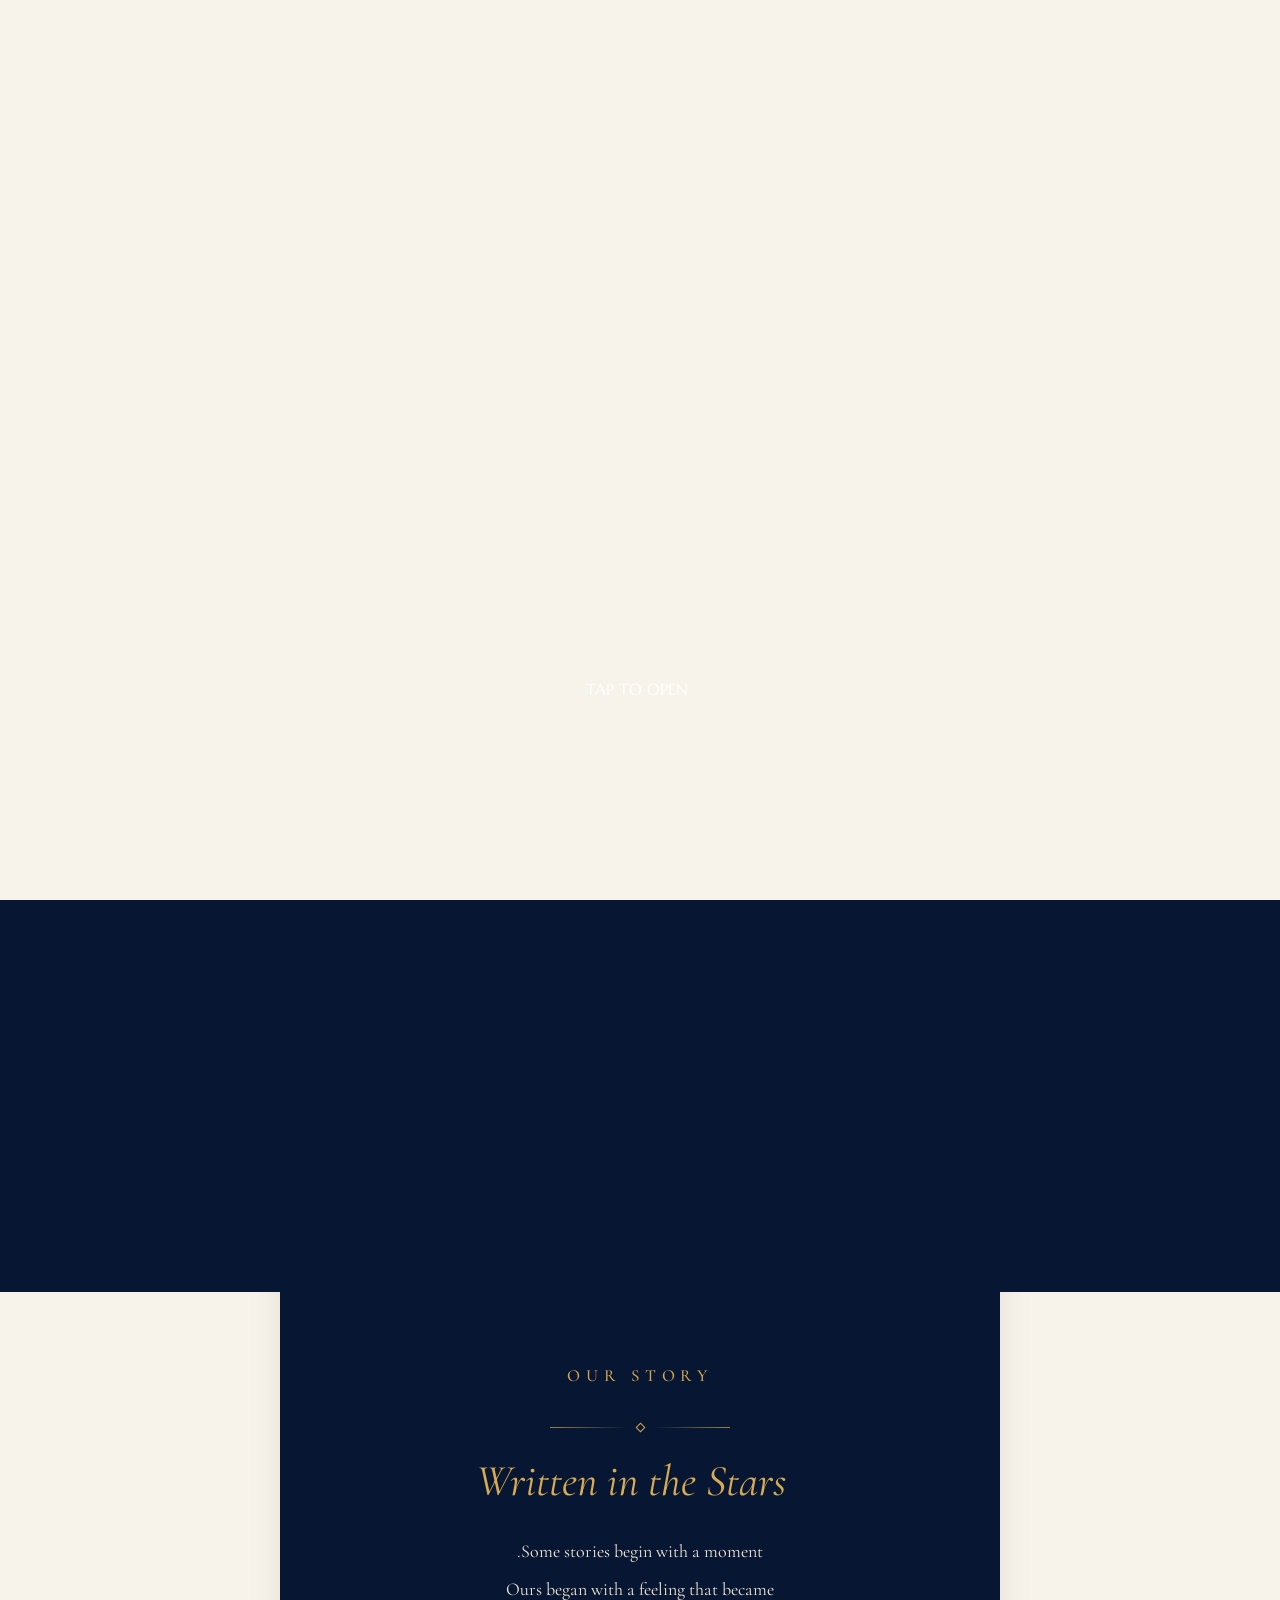
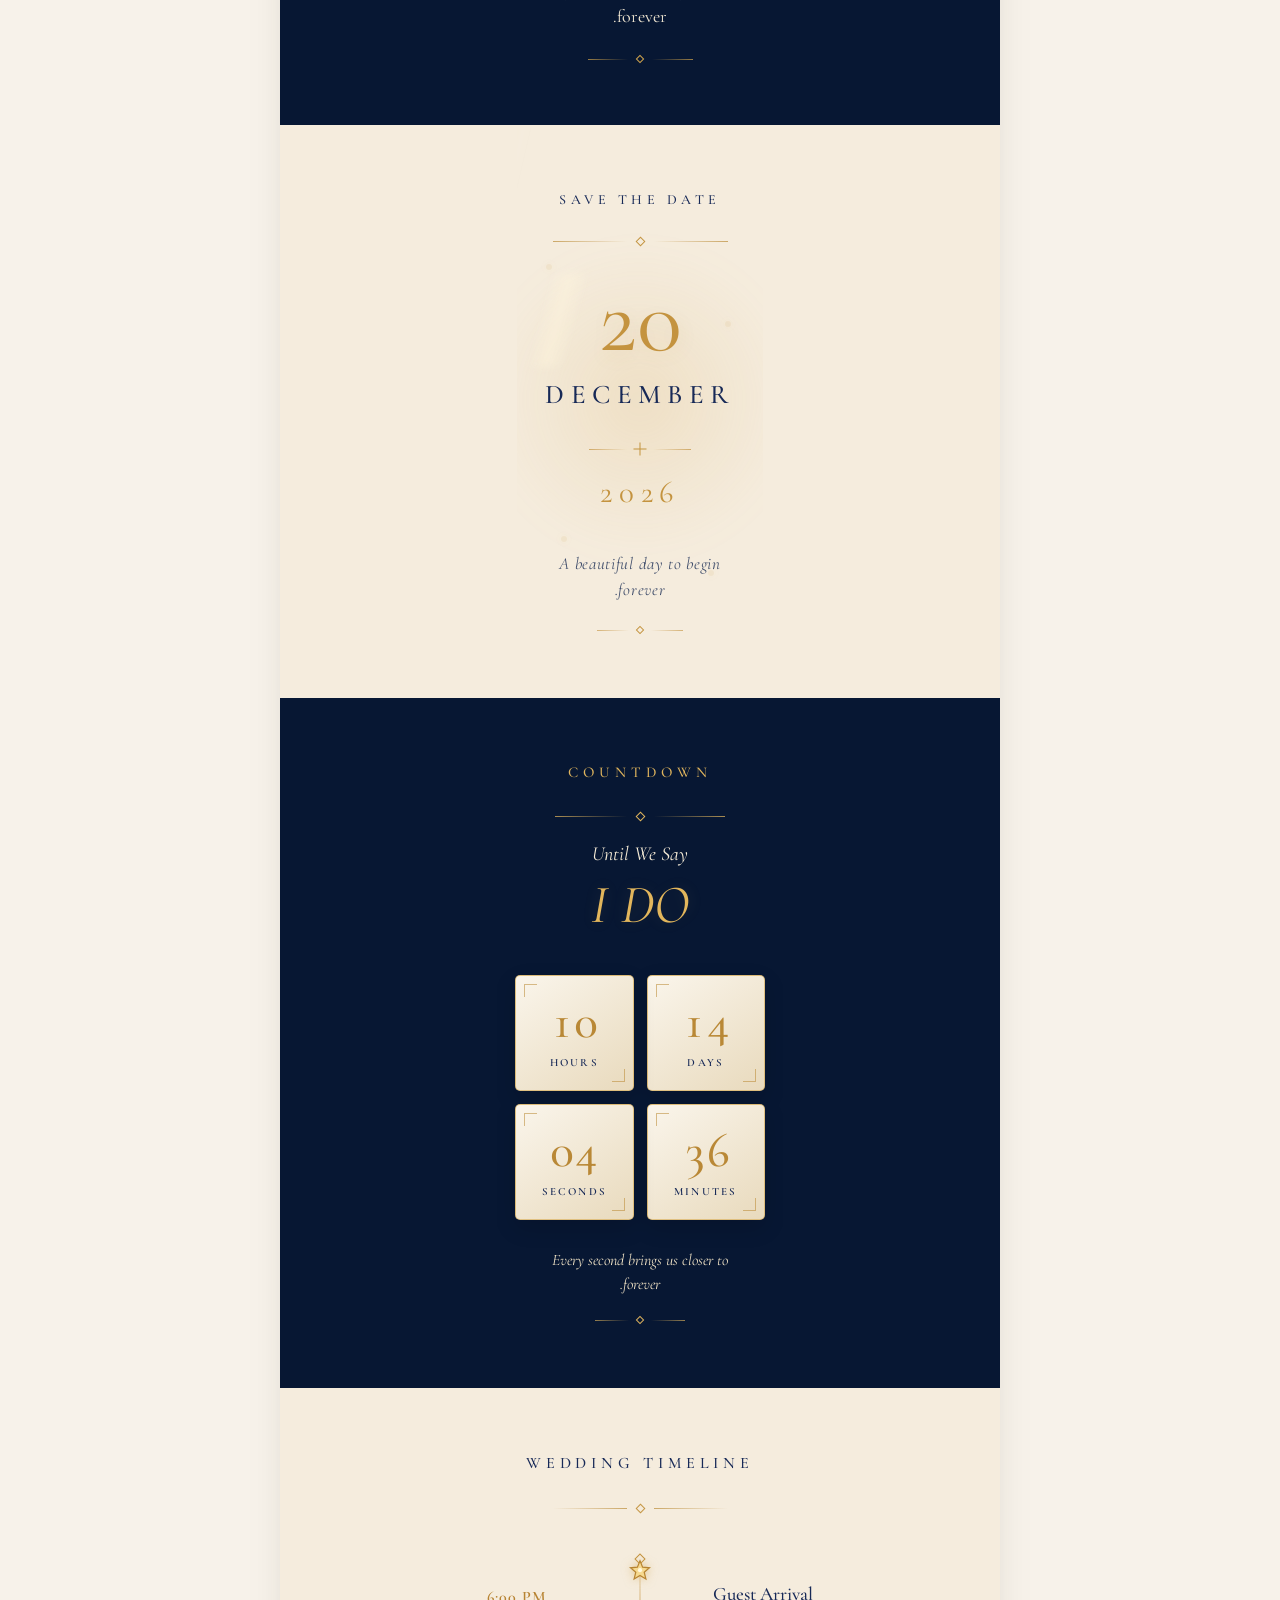
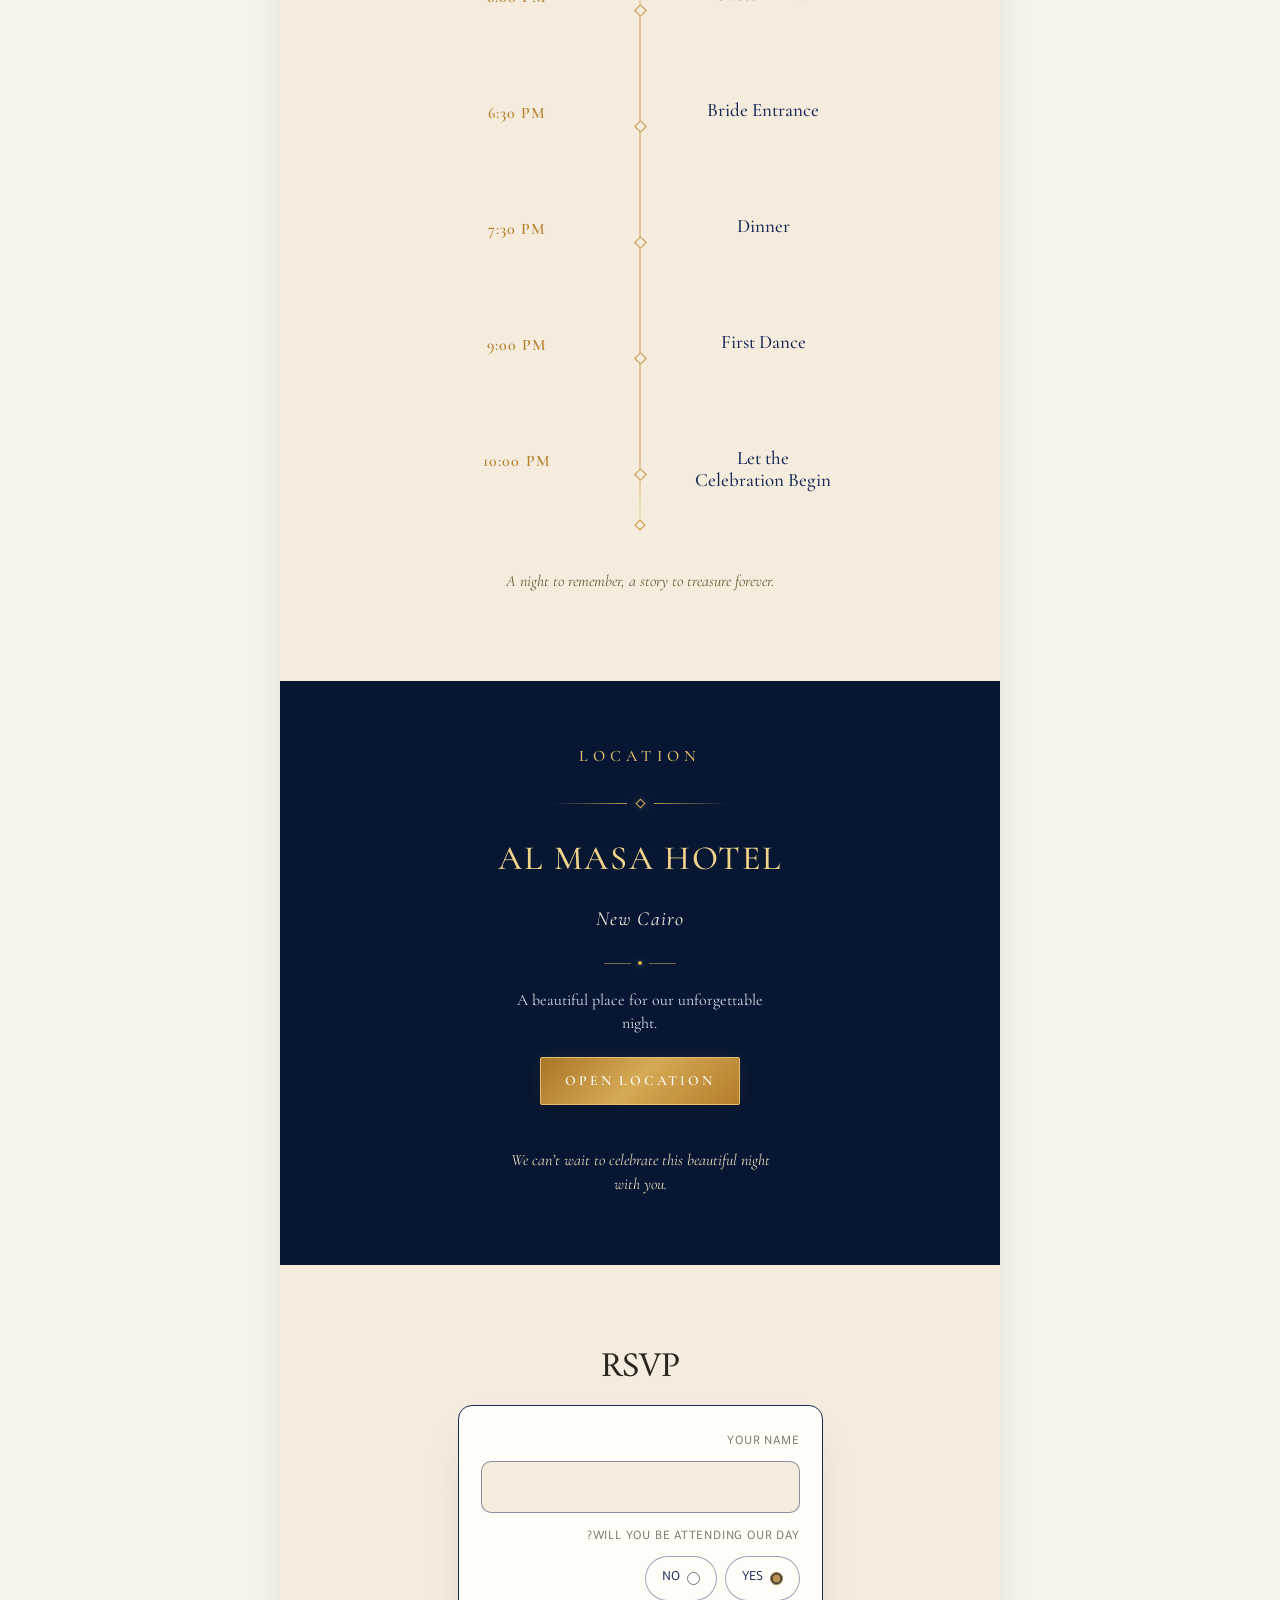
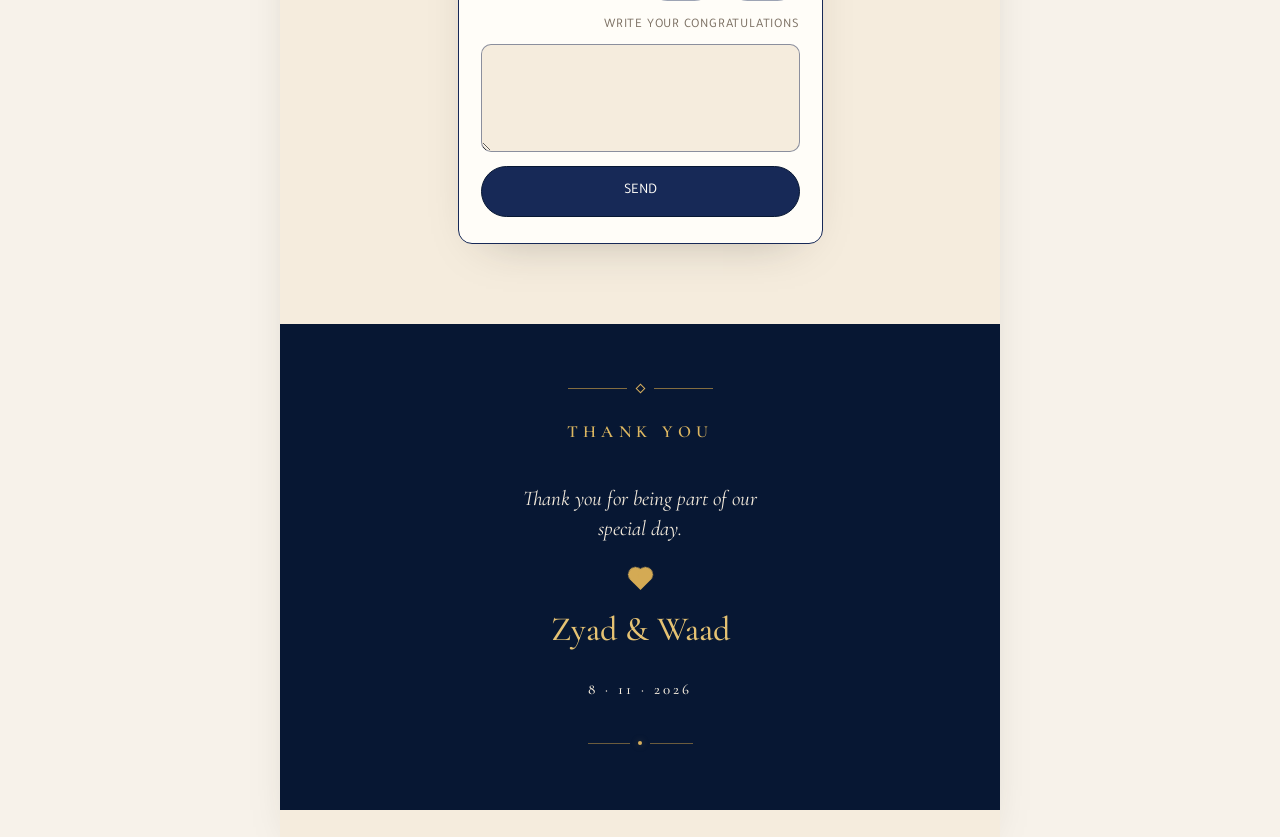
==== index.html @ ac1beea9 "Add files via upload" ====
<!doctype html>
<html lang="ar" dir="rtl">
<head>
<meta charset="utf-8">
<meta name="viewport" content="width=device-width, initial-scale=1, viewport-fit=cover">
<title>THE EGAGEMENT OF ZYAD &amp; WAAD </title>
<meta name="description" content="WAITING FOR YOU">



<style data-loading-critical>
html, body { margin: 0; min-height: 100%; }
/* التكبير التلقائي للخط في أندرويد ومتصفحات التطبيقات بيزوّد
   أسطر الكلام، والقوالب المستوردة مواضعها ثابتة بالبكسل — فالسطر
   الزيادة بيركب على العنصر اللي تحته. الآيفون مابيعملش كده. */
html { -webkit-text-size-adjust: 100%; text-size-adjust: 100%; }
/* تثبيت مركز شاشة الدعوة قبل وبعد تشغيل runtime القالب المستورد. */
.lb-doc > .lb-stage { width: 100% !important; max-width: none !important; margin-inline: 0 !important; }
.lb-doc > .lb-stage > #allrecords,
.lb-doc > .lb-stage > .t-records { width: 100% !important; min-width: 0 !important; max-width: none !important; margin-inline: 0 !important; }
.lb-doc > .lb-stage .t396__artboard { width: 100% !important; min-width: 0 !important; left: 0 !important; margin-inline: 0 !important; }
.lb-doc > .lb-intro { min-height: 100svh !important; height: 100dvh !important; max-height: 100dvh !important; }
/* قاعدة حرجة للخريطة قبل تحميل CSS/runtime القالب: الـwrapper هو المرجع
   الوحيد للمقاس، وكل الطبقات الداخلية تتمدد داخله حتى لا يخرج iframe. */
.lb-stage .tn-elem[data-elem-type="html"]:has(iframe[src*="google.com/maps"]) .tn-atom,
.lb-stage .tn-elem[data-elem-type="html"]:has(iframe[src*="maps.google"]) .tn-atom,
.lb-stage .tn-elem[data-elem-type="html"]:has(iframe[src*="google.com/maps"]) .tn-atom > [data-move],
.lb-stage .tn-elem[data-elem-type="html"]:has(iframe[src*="maps.google"]) .tn-atom > [data-move] { width: 100% !important; height: 100% !important; min-width: 0 !important; min-height: 0 !important; box-sizing: border-box !important; }
.lb-stage .tn-elem[data-elem-type="html"]:has(iframe[src*="google.com/maps"]) iframe,
.lb-stage .tn-elem[data-elem-type="html"]:has(iframe[src*="maps.google"]) iframe { display: block !important; width: 100% !important; height: 100% !important; max-width: 100% !important; max-height: 100% !important; box-sizing: border-box !important; }
</style>
<link rel="preconnect" href="https://fonts.googleapis.com">

<link rel="preconnect" href="https://fonts.gstatic.com" crossorigin>
<link href="https://fonts.googleapis.com/css2?family=Amiri:wght@400;700&family=Aref+Ruqaa:wght@400;700&family=Cairo:wght@300;400;600;700&family=Cormorant+Garamond:wght@300;400;500;600&family=Gelasio:ital,wght@0,400;0,500;0,600;0,700;1,400&family=Great+Vibes&family=Marcellus&family=Montserrat:wght@300;400;500;600&family=Playfair+Display:wght@400;500;600&family=Reem+Kufi:wght@400;600&family=Tajawal:wght@300;400;500;700&display=swap" rel="stylesheet">
<link rel="stylesheet" href="style.css">


<style data-font-faces>@font-face{font-family:"DUST";src:url("/media/fonts/Daustley.otf") format('opentype');font-weight:400;font-style:normal;font-display:swap;}@font-face{font-family:"SAINT";src:url("/media/fonts/2026/10/SaintGrasello-Regular.otf") format('opentype');font-weight:400;font-style:normal;font-display:swap;}@font-face{font-family:"cinzel";src:url("/media/fonts/CinzelDecorative-Regular.otf") format('opentype');font-weight:400;font-style:normal;font-display:swap;}@font-face{font-family:"gg";src:url("/media/fonts/GreatVibes-Regular.ttf") format('truetype');font-weight:400;font-style:normal;font-display:swap;}@font-face{font-family:"DIWANY";src:url("/media/fonts/Diwani_Letter.ttf") format('truetype');font-weight:400;font-style:normal;font-display:swap;}@font-face{font-family:"AREF";src:url("/media/fonts/DTHULUTH-II-1.ttf") format('truetype');font-weight:400;font-style:normal;font-display:swap;}</style>
<link rel="preload" href="/media/fonts/Daustley.otf" as="font" crossorigin><link rel="preload" href="/media/fonts/SaintGrasello-Regular.otf" as="font" crossorigin><link rel="preload" href="/media/fonts/CinzelDecorative-Regular.otf" as="font" crossorigin><link rel="preload" href="/media/fonts/GreatVibes-Regular.ttf" as="font" crossorigin><link rel="preload" href="/media/fonts/Diwani_Letter.ttf" as="font" crossorigin><link rel="preload" href="/media/fonts/DTHULUTH-II-1.ttf" as="font" crossorigin>




<style data-lb-layout-css>#video-1uif1c [data-move="video"]{--dx:0cqw;--dy:-13.52cqw}#video-1uif1c [data-move="ce-1"]{--dx:-82.22px;--dy:-797.68px}#video-1uif1c [data-move="ce-3"]{--dx:112px;--dy:-927.68px}#rsvp-wcwi0a [data-move="ce-1"]{--dx:-4px;--dy:8px}.lb-intro [data-move="ce-6"]{--dx:0.0px;--dy:-7.0px}</style>
<!--  -->



<style data-zero-block-css>@media (max-width:480px){#video-1uif1c,#video-1uif1c > .lb-inner,#video-1uif1c > .lb-inner > .lb-custom,#video-1uif1c .lb-custom .t396__artboard,#video-1uif1c .lb-custom .t396__filter,#video-1uif1c .lb-custom .t396__carrier{height:calc(100cqw*1.7949)!important;min-height:calc(100cqw*1.7949)!important;height:round(100cqw*1.7949,1px)!important;min-height:round(100cqw*1.7949,1px)!important}#video-1uif1c,#video-1uif1c > .lb-inner,#video-1uif1c > .lb-inner > .lb-custom,#video-1uif1c .lb-custom .t396__artboard{overflow:visible!important}}@media (min-width:481px) and (max-width:960px){#video-1uif1c,#video-1uif1c > .lb-inner,#video-1uif1c > .lb-inner > .lb-custom,#video-1uif1c .lb-custom .t396__artboard,#video-1uif1c .lb-custom .t396__filter,#video-1uif1c .lb-custom .t396__carrier{height:calc(100cqw*1.7949)!important;min-height:calc(100cqw*1.7949)!important;height:round(100cqw*1.7949,1px)!important;min-height:round(100cqw*1.7949,1px)!important}#video-1uif1c,#video-1uif1c > .lb-inner,#video-1uif1c > .lb-inner > .lb-custom,#video-1uif1c .lb-custom .t396__artboard{overflow:visible!important}}@media (min-width:961px){#video-1uif1c,#video-1uif1c > .lb-inner,#video-1uif1c > .lb-inner > .lb-custom,#video-1uif1c .lb-custom .t396__artboard,#video-1uif1c .lb-custom .t396__filter,#video-1uif1c .lb-custom .t396__carrier{height:calc(100cqw*1.7949)!important;min-height:calc(100cqw*1.7949)!important;height:round(100cqw*1.7949,1px)!important;min-height:round(100cqw*1.7949,1px)!important}#video-1uif1c,#video-1uif1c > .lb-inner,#video-1uif1c > .lb-inner > .lb-custom,#video-1uif1c .lb-custom .t396__artboard{overflow:visible!important}}</style>


<!-- Meta Pixel Code -->
<script>
!function(f,b,e,v,n,t,s)
{if(f.fbq)return;n=f.fbq=function(){n.callMethod?
n.callMethod.apply(n,arguments):n.queue.push(arguments)};
if(!f._fbq)f._fbq=n;n.push=n;n.loaded=!0;n.version='2.0';
n.queue=[];t=b.createElement(e);t.async=!0;
t.src=v;s=b.getElementsByTagName(e)[0];
s.parentNode.insertBefore(t,s)}(window, document,'script',
'https://connect.facebook.net/en_US/fbevents.js');
fbq('init', '1510217587797836');
fbq('track', 'PageView');
</script>

<noscript><img height="1" width="1" style="display:none"
src="https://www.facebook.com/tr?id=1510217587797836&ev=PageView&noscript=1"
/></noscript>
<!-- End Meta Pixel Code -->

</head>
<body class="lb-doc" style="--bg:#f7f2ea;--surface:#ffffff;--text:#2c2620;--muted:#7b6f62;--accent:#b8914f;--accent-soft:#e8d9be;--accent-10:rgba(184,145,79,0.1);--accent-20:rgba(184,145,79,0.2);--accent-40:rgba(184,145,79,0.4);--border:#e3d9c9;--font-heading:&#x27;Amiri&#x27;, serif;--font-body:&#x27;Tajawal&#x27;, sans-serif;--font-scale:1;--letter-spacing:0px;--radius:14px;--max-width:720px;--section-gap:0px;--shadow:0 18px 48px -28px rgba(44,38,32,0.35);--pattern-opacity:12%;-hero-overlay:0.35;--doc-bg:none;--doc-bg-veil:none;--doc-bg-attach:scroll;--doc-bg-fixed-img:none;--doc-bg-scroll-img:none, none" data-invite-root data-ready="1">

<div data-invite-language-content>



<div class="lb-intro lb-intro--video"
     
     
     style="--intro-bg:none">

  
  
  

  <video class="lb-intro-video" data-intro-video data-intro-manual
         data-intro-audio="silent"
         src="/media/goldleaf-royalblue-open.mp4"
         poster="/media/goldleaf-royalblue-open-poster.jpg"
         muted
         playsinline preload="auto"></video>
      
    
  <button type="button" data-intro-play data-intro-item="play"
          class="lb-intro-play lb-intro-play--plain"
          aria-label="TAP TO OPEN"
          style="--intro-item-x:-0.25vw;--intro-item-y:26.56vh;--intro-item-font:'Marcellus', serif">TAP TO OPEN</button>
  

  

  

  <div class="lb-intro-inner">
    
    
  </div>
</div>



<div class="lb-stage">

  <section id="video-1uif1c" class="lb lb--video lb--w-screen lb-anim lb-anim--fade" style="--block-bg:#071733;--block-overlay:0;--block-pt:clamp(48.0px, 11.111cqw, 80.0px);--block-pb:clamp(48.0px, 11.111cqw, 80.0px);--block-radius:0px;--block-align:center;--block-flex:center" data-block="video-1uif1c" data-block-type="video">


<div class="lb-inner">
  
  
  <div data-move="video" class="lb-video-wrap lb-video-wrap--auto">
    <div class="lb-video lb-video--auto" data-video="/media/hero-video.mp4" data-autoplay="1" data-loop="1" data-no-controls="1"></div>
    <div class="lb-video-text" data-section-text data-video-text data-section-text-index="0" style="--video-text-x:-29.29%;--video-text-y:-21.99%;--video-text-color:#c39532;--video-text-font:'Great Vibes', cursive;--section-text-size:clamp(57.2px, 14.474cqw, 110.0px)">Zyad</div>
<div class="lb-video-text" data-section-text data-video-text data-section-text-index="1" style="--video-text-x:27.69%;--video-text-y:-21.73%;--video-text-color:#c39532;--video-text-font:'Great Vibes', cursive;--section-text-size:clamp(57.2px, 14.474cqw, 110.0px)">Waad</div>
<div class="lb-video-text" data-section-text data-video-text data-section-text-index="2" style="--video-text-x:-1.59%;--video-text-y:-24.65%;--video-text-color:#c39532;--video-text-font:'DIWANY', sans-serif;--section-text-size:clamp(57.2px, 14.474cqw, 110.0px)">&amp;</div>
<div class="lb-video-text" data-section-text data-video-text data-section-text-index="3" style="--video-text-x:-0.45%;--video-text-y:-36.78%;--video-text-color:#c39532;--video-text-font:'gg', sans-serif;--section-text-w:70.2%;--section-text-size:clamp(44.2px, 11.184cqw, 85.0px)">The Engagment of</div>
<div class="lb-video-text" data-section-text data-video-text data-section-text-index="4" style="--video-text-x:-1.09%;--video-text-y:-11.54%;--video-text-color:#c39532;--video-text-font:'gg', sans-serif;--section-text-size:clamp(28.6px, 7.237cqw, 55.0px)">8.11.2026</div>

  </div>
  
</div>


</section>
<section id="text-mztyzk" class="lb lb--text lb--w-normal lb-anim lb-anim--fade" style="--block-bg:#071733;--block-overlay:0;--block-pt:clamp(6.0px, 1.389cqw, 10.0px);--block-pb:0px;--block-radius:0px;--block-align:center;--block-flex:center" data-block="text-mztyzk" data-block-type="text">

<div class="lb-inner">
  
  
  <div class="lb-body" data-slot="body" data-move="body" data-ts="body" style="font-size:clamp(8.8px, 2.361cqw, 17.0px);line-height:1.9">
</div>
</div>


<style>#text-mztyzk .SM-story-fixed{position:relative;width:100%;max-width:100%;box-sizing:border-box;overflow:visible;padding:55px 0 60px}#text-mztyzk .SM-story-fixed *{box-sizing:border-box}#text-mztyzk .SM-story-fixed-inner{position:relative;width:100%;display:flex;flex-direction:column;justify-content:flex-start;padding:0;overflow:visible}#text-mztyzk .SM-story-fixed-move{position:relative;width:100%;max-width:100%;min-height:46px;overflow:visible;pointer-events:auto}#text-mztyzk .SM-story-fixed-anim{position:relative;width:100%;display:flex;justify-content:center;align-items:center;overflow:visible}#text-mztyzk .SM-story-fixed-title-group{min-height:52px}#text-mztyzk .SM-story-fixed-title-anim{animation:SMStoryFixedUp
    1s
    ease
    .1s
    both}#text-mztyzk .SM-story-fixed-title{display:inline-block;padding:5px 18px;font-family:"Cormorant Garamond",
    Georgia,
    serif;font-size:17px;line-height:1.3;font-weight:500;letter-spacing:.34em;color:#D6A84D;text-align:center;white-space:nowrap}#text-mztyzk .SM-story-fixed-ornament{width:100%;display:flex;justify-content:center;margin:12px 0 21px;pointer-events:none}#text-mztyzk .SM-story-fixed-ornament-inner{width:180px;display:flex;align-items:center;gap:10px}#text-mztyzk .SM-story-fixed-line{flex:1;height:1px;background:linear-gradient(
      90deg,
      transparent,
      rgba(214,168,77,.75)
    )}#text-mztyzk .SM-story-fixed-line.right{background:linear-gradient(
      90deg,
      rgba(214,168,77,.75),
      transparent
    )}#text-mztyzk .SM-story-fixed-diamond{width:7px;height:7px;border:1px solid #D6A84D;transform:rotate(45deg)}#text-mztyzk .SM-story-fixed-script-group{min-height:82px}#text-mztyzk .SM-story-fixed-script-anim{animation:SMStoryFixedScript
    1.2s
    ease
    .35s
    both}#text-mztyzk .SM-story-fixed-script{display:inline-block;padding:6px 20px 10px;max-width:94%;font-family:"Cormorant Garamond",
    Georgia,
    serif;font-size:44px;line-height:1.08;font-style:italic;font-weight:400;text-align:center;color:#D9AB50;white-space:nowrap;overflow:visible}#text-mztyzk .SM-story-fixed-body-group{min-height:38px}#text-mztyzk .SM-story-fixed-body1-anim{animation:SMStoryFixedUp
    1s
    ease
    .7s
    both}#text-mztyzk .SM-story-fixed-body2-anim{animation:SMStoryFixedUp
    1s
    ease
    .9s
    both}#text-mztyzk .SM-story-fixed-body{display:inline-block;max-width:90%;padding:4px 14px;font-family:"Cormorant Garamond",
    Georgia,
    serif;font-size:18px;line-height:1.5;font-weight:400;text-align:center;color:#F2E8D3}#text-mztyzk .SM-story-fixed-bottom{width:100%;display:flex;justify-content:center;margin-top:22px;pointer-events:none}#text-mztyzk .SM-story-fixed-bottom-inner{width:105px;display:flex;align-items:center;gap:9px}#text-mztyzk .SM-story-fixed-bottom-line{flex:1;height:1px;background:linear-gradient(
      90deg,
      transparent,
      rgba(214,168,77,.7)
    )}#text-mztyzk .SM-story-fixed-bottom-line.right{background:linear-gradient(
      90deg,
      rgba(214,168,77,.7),
      transparent
    )}#text-mztyzk .SM-story-fixed-bottom-diamond{width:6px;height:6px;border:1px solid #D6A84D;transform:rotate(45deg)}@keyframes SMStoryFixedUp{from{opacity:0;transform:translateY(10px)}to{opacity:1;transform:translateY(0)}}@keyframes SMStoryFixedScript{from{opacity:0;transform:translateY(12px)
      scale(.97)}to{opacity:1;transform:translateY(0)
      scale(1)}}@media(max-width:390px){#text-mztyzk .SM-story-fixed{padding:50px 0 55px}#text-mztyzk .SM-story-fixed-script{font-size:38px}#text-mztyzk .SM-story-fixed-body{font-size:17px}}@media(max-width:340px){#text-mztyzk .SM-story-fixed-script{font-size:34px}#text-mztyzk .SM-story-fixed-body{font-size:16px}}</style><div class="lb-extra-html" data-move="code">
<div class="SM-story-fixed" id="SM-story-fixed-v1" data-move="ce-1">

  <div class="SM-story-fixed-inner">


    <div class="
        SM-story-fixed-move
        SM-story-fixed-title-group
      ">

      <div class="
          SM-story-fixed-anim
          SM-story-fixed-title-anim
        ">

        <span class="SM-story-fixed-title" data-move="ce-2">
          OUR STORY
        </span>

      </div>

    </div>


    <div class="SM-story-fixed-ornament">

      <div class="SM-story-fixed-ornament-inner">

        <span class="SM-story-fixed-line"></span>

        <span class="SM-story-fixed-diamond"></span>

        <span class="SM-story-fixed-line right"></span>

      </div>

    </div>


    <div class="
        SM-story-fixed-move
        SM-story-fixed-script-group
      ">

      <div class="
          SM-story-fixed-anim
          SM-story-fixed-script-anim
        ">

        <span class="SM-story-fixed-script" data-move="ce-3">
          Written in the Stars
        </span>

      </div>

    </div>


    <div class="
        SM-story-fixed-move
        SM-story-fixed-body-group
      ">

      <div class="
          SM-story-fixed-anim
          SM-story-fixed-body1-anim
        ">

        <span class="SM-story-fixed-body" data-move="ce-4">
          Some stories begin with a moment.
        </span>

      </div>

    </div>


    <div class="
        SM-story-fixed-move
        SM-story-fixed-body-group
      ">

      <div class="
          SM-story-fixed-anim
          SM-story-fixed-body2-anim
        ">

        <span class="SM-story-fixed-body" data-move="ce-5">
          Ours began with a feeling that became forever.
        </span>

      </div>

    </div>


    <div class="SM-story-fixed-bottom">

      <div class="SM-story-fixed-bottom-inner">

        <span class="SM-story-fixed-bottom-line"></span>

        <span class="SM-story-fixed-bottom-diamond"></span>

        <span class="SM-story-fixed-bottom-line right"></span>

      </div>

    </div>


  </div>

</div>
</div><script data-lb-section-script="1">(function(){var s=document.currentScript;var root=s&&s.closest?s.closest('[data-block],.lb-intro'):null;try{(function(){

  if(
    typeof root === "undefined" ||
    !root
  ){
    return;
  }

  var section =
    root.querySelector("#SM-story-fixed-v1");

  if(!section){
    return;
  }

  root.style.height = "auto";
  root.style.minHeight = "0";

  section.style.height = "auto";
  section.style.minHeight = "0";

})();}catch(e){console.error('[SM] كود القسم وقع:',e);}})();</script>
</section>
<section id="text-1b5nqm" class="lb lb--text lb--w-normal lb-anim lb-anim--fade" style="--block-bg:#f5ecdd;--block-overlay:0;--block-pt:0px;--block-pb:0px;--block-radius:0px;--block-align:center;--block-flex:center" data-block="text-1b5nqm" data-block-type="text">

<div class="lb-inner">
  
  
  
</div>


<style>#text-1b5nqm .SM-date-palace-v2{position:relative;width:100%;max-width:100%;box-sizing:border-box;overflow:visible;padding:58px 0 62px}#text-1b5nqm .SM-date-palace-v2 *{box-sizing:border-box}#text-1b5nqm .SM-date-palace-v2-inner{position:relative;width:100%;max-width:100%;overflow:visible}#text-1b5nqm .SM-date-palace-v2-effects{position:absolute;inset:0;width:100%;height:100%;overflow:hidden;pointer-events:none;z-index:0}#text-1b5nqm .SM-date-palace-v2-glow{position:absolute;left:50%;top:48%;width:300px;height:300px;transform:translate(-50%,-50%);border-radius:50%;background:radial-gradient(
      circle,
      rgba(212,167,83,.18) 0%,
      rgba(212,167,83,.08) 38%,
      rgba(212,167,83,0) 72%
    );filter:blur(18px);animation:SMDateV2Glow
    5s
    ease-in-out
    infinite}#text-1b5nqm .SM-date-palace-v2-orb{position:absolute;width:6px;height:6px;border-radius:50%;background:rgba(202,155,70,.72);box-shadow:0 0 10px rgba(202,155,70,.45);opacity:.15;animation:SMDateV2Orb
    var(--SM-orb-speed)
    ease-in-out
    var(--SM-orb-delay)
    infinite}#text-1b5nqm .SM-date-palace-v2-sweep{position:absolute;top:-20%;left:-45%;width:24%;height:140%;transform:rotate(13deg);background:linear-gradient(
      90deg,
      transparent 0%,
      rgba(255,255,255,.03) 30%,
      rgba(255,226,170,.18) 50%,
      rgba(255,255,255,.03) 70%,
      transparent 100%
    );filter:blur(8px);animation:SMDateV2Sweep
    6.2s
    linear
    1.5s
    infinite}#text-1b5nqm .SM-date-palace-v2-content{position:relative;z-index:2;width:100%;overflow:visible}#text-1b5nqm .SM-date-palace-v2-move{position:relative;width:100%;max-width:100%;overflow:visible;pointer-events:auto}#text-1b5nqm .SM-date-palace-v2-anim{position:relative;width:100%;display:flex;justify-content:center;align-items:center;overflow:visible}#text-1b5nqm .SM-date-palace-v2-kicker-group{min-height:42px}#text-1b5nqm .SM-date-palace-v2-kicker-anim{animation:SMDateV2FadeUp
    .9s ease .1s both}#text-1b5nqm .SM-date-palace-v2-kicker{display:inline-block;padding:4px 15px;font-family:"Cormorant Garamond",
    Georgia,
    serif;font-size:14px;line-height:1.4;font-weight:500;letter-spacing:.32em;color:#172957;text-align:center;white-space:nowrap}#text-1b5nqm .SM-date-palace-v2-ornament{width:100%;display:flex;justify-content:center;margin:10px 0 28px;pointer-events:none}#text-1b5nqm .SM-date-palace-v2-ornament-inner{width:175px;display:flex;align-items:center;gap:10px}#text-1b5nqm .SM-date-palace-v2-line{flex:1;height:1px;background:linear-gradient(
      90deg,
      transparent,
      rgba(190,145,64,.75)
    )}#text-1b5nqm .SM-date-palace-v2-line.right{background:linear-gradient(
      90deg,
      rgba(190,145,64,.75),
      transparent
    )}#text-1b5nqm .SM-date-palace-v2-diamond{width:7px;height:7px;border:1px solid #C49543;transform:rotate(45deg)}#text-1b5nqm .SM-date-palace-v2-day-group{min-height:100px}#text-1b5nqm .SM-date-palace-v2-day-anim{position:relative;animation:SMDateV2DayIn
    1.1s
    cubic-bezier(.22,.75,.22,1)
    .3s
    both}#text-1b5nqm .SM-date-palace-v2-day{position:relative;display:inline-block;padding:0 22px;font-family:"Cormorant Garamond",
    Georgia,
    serif;font-size:94px;line-height:1;font-weight:400;color:#C4933F;text-align:center;white-space:nowrap;text-shadow:0 5px 20px rgba(170,125,47,.10)}#text-1b5nqm .SM-date-palace-v2-day-shimmer{position:absolute;top:0;left:-30%;width:30%;height:100%;transform:skewX(-15deg);background:linear-gradient(
      90deg,
      transparent,
      rgba(255,245,220,.50),
      transparent
    );filter:blur(4px);pointer-events:none;animation:SMDateV2DaySweep
    4.8s
    ease-in-out
    1.8s
    infinite}#text-1b5nqm .SM-date-palace-v2-month-group{min-height:52px;margin-top:2px}#text-1b5nqm .SM-date-palace-v2-month-anim{animation:SMDateV2FadeUp
    .95s ease .55s both}#text-1b5nqm .SM-date-palace-v2-month{display:inline-block;padding:4px 18px;font-family:"Cormorant Garamond",
    Georgia,
    serif;font-size:27px;line-height:1.2;font-weight:500;letter-spacing:.24em;color:#172957;text-align:center;white-space:nowrap}#text-1b5nqm .SM-date-palace-v2-center{width:100%;display:flex;justify-content:center;margin:11px 0 10px;pointer-events:none}#text-1b5nqm .SM-date-palace-v2-center-inner{width:112px;height:22px;display:flex;align-items:center;justify-content:center}#text-1b5nqm .SM-date-palace-v2-center-inner::before, #text-1b5nqm .SM-date-palace-v2-center-inner::after{content:"";width:38px;height:1px;background:linear-gradient(
      90deg,
      transparent,
      rgba(196,147,63,.72)
    )}#text-1b5nqm .SM-date-palace-v2-center-inner::after{background:linear-gradient(
      90deg,
      rgba(196,147,63,.72),
      transparent
    )}#text-1b5nqm .SM-date-palace-v2-center-star{position:relative;width:26px;height:22px}#text-1b5nqm .SM-date-palace-v2-center-star::before, #text-1b5nqm .SM-date-palace-v2-center-star::after{content:"";position:absolute;left:50%;top:50%;background:#C4933F;transform:translate(-50%,-50%)}#text-1b5nqm .SM-date-palace-v2-center-star::before{width:1px;height:13px}#text-1b5nqm .SM-date-palace-v2-center-star::after{width:13px;height:1px}#text-1b5nqm .SM-date-palace-v2-year-group{min-height:55px}#text-1b5nqm .SM-date-palace-v2-year-anim{animation:SMDateV2FadeUp
    .95s ease .75s both}#text-1b5nqm .SM-date-palace-v2-year{display:inline-block;padding:4px 18px;font-family:"Cormorant Garamond",
    Georgia,
    serif;font-size:31px;line-height:1.2;font-weight:400;letter-spacing:.22em;color:#C4933F;text-align:center;white-space:nowrap}#text-1b5nqm .SM-date-palace-v2-message-group{min-height:48px;margin-top:22px}#text-1b5nqm .SM-date-palace-v2-message-anim{animation:SMDateV2FadeUp
    1s ease 1s both}#text-1b5nqm .SM-date-palace-v2-message{display:inline-block;max-width:88%;padding:4px 15px;font-family:"Cormorant Garamond",
    Georgia,
    serif;font-size:17px;line-height:1.5;font-weight:400;font-style:italic;letter-spacing:.04em;color:#43506D;text-align:center}#text-1b5nqm .SM-date-palace-v2-bottom{width:100%;display:flex;justify-content:center;margin-top:21px;pointer-events:none}#text-1b5nqm .SM-date-palace-v2-bottom-inner{width:86px;display:flex;align-items:center;gap:8px}#text-1b5nqm .SM-date-palace-v2-bottom-line{flex:1;height:1px;background:linear-gradient(
      90deg,
      transparent,
      rgba(196,147,63,.65)
    )}#text-1b5nqm .SM-date-palace-v2-bottom-line.right{background:linear-gradient(
      90deg,
      rgba(196,147,63,.65),
      transparent
    )}#text-1b5nqm .SM-date-palace-v2-bottom-diamond{width:6px;height:6px;border:1px solid #C4933F;transform:rotate(45deg)}@keyframes SMDateV2FadeUp{from{opacity:0;transform:translateY(10px)}to{opacity:1;transform:translateY(0)}}@keyframes SMDateV2DayIn{from{opacity:0;transform:translateY(14px)
      scale(.96)}to{opacity:1;transform:translateY(0)
      scale(1)}}@keyframes SMDateV2Glow{0%,100%{opacity:.34;transform:translate(-50%,-50%)
      scale(.94)}50%{opacity:.78;transform:translate(-50%,-50%)
      scale(1.06)}}@keyframes SMDateV2Orb{0%,100%{opacity:.08;transform:translateY(0) scale(.7)}50%{opacity:.55;transform:translateY(-8px) scale(1)}}@keyframes SMDateV2Sweep{0%{left:-45%;opacity:0}12%{opacity:.55}78%{opacity:.35}88%{left:125%;opacity:0}100%{left:125%;opacity:0}}@keyframes SMDateV2DaySweep{0%,55%{left:-35%;opacity:0}65%{opacity:.7}85%{left:115%;opacity:.5}100%{left:115%;opacity:0}}@media(max-width:390px){#text-1b5nqm .SM-date-palace-v2{padding:52px 0 56px}#text-1b5nqm .SM-date-palace-v2-day{font-size:86px}#text-1b5nqm .SM-date-palace-v2-month{font-size:24px}#text-1b5nqm .SM-date-palace-v2-year{font-size:29px}}@media(max-width:340px){#text-1b5nqm .SM-date-palace-v2-day{font-size:78px}#text-1b5nqm .SM-date-palace-v2-month{font-size:22px}}</style><div class="lb-extra-html" data-move="code">
<div class="SM-date-palace-v2" id="SM-date-palace-v2" data-move="ce-1">

  

  <div class="SM-date-palace-v2-effects">

    <div class="SM-date-palace-v2-glow"></div>

    <div class="SM-date-palace-v2-sweep"></div>

    <span class="SM-date-palace-v2-orb" style="left:12%;top:24%"></span>

    <span class="SM-date-palace-v2-orb" style="right:13%;top:34%"></span>

    <span class="SM-date-palace-v2-orb" style="left:18%;top:72%"></span>

    <span class="SM-date-palace-v2-orb" style="right:20%;top:78%"></span>

  </div>


  

  <div class="SM-date-palace-v2-content">


    

    <div class="
        SM-date-palace-v2-move
        SM-date-palace-v2-kicker-group
      ">

      <div class="
          SM-date-palace-v2-anim
          SM-date-palace-v2-kicker-anim
        ">

        <span class="SM-date-palace-v2-kicker" data-move="ce-2">
          SAVE THE DATE
        </span>

      </div>

    </div>


    <div class="SM-date-palace-v2-ornament">

      <div class="SM-date-palace-v2-ornament-inner">

        <span class="SM-date-palace-v2-line"></span>

        <span class="SM-date-palace-v2-diamond"></span>

        <span class="SM-date-palace-v2-line right"></span>

      </div>

    </div>


    

    <div class="
        SM-date-palace-v2-move
        SM-date-palace-v2-day-group
      ">

      <div class="
          SM-date-palace-v2-anim
          SM-date-palace-v2-day-anim
        ">

        <span class="SM-date-palace-v2-day" data-move="ce-3">
          20
          <span class="SM-date-palace-v2-day-shimmer"></span>
        </span>

      </div>

    </div>


    

    <div class="
        SM-date-palace-v2-move
        SM-date-palace-v2-month-group
      ">

      <div class="
          SM-date-palace-v2-anim
          SM-date-palace-v2-month-anim
        ">

        <span class="SM-date-palace-v2-month" data-move="ce-4">
          DECEMBER
        </span>

      </div>

    </div>


    <div class="SM-date-palace-v2-center">

      <div class="SM-date-palace-v2-center-inner">

        <span class="SM-date-palace-v2-center-star"></span>

      </div>

    </div>


    

    <div class="
        SM-date-palace-v2-move
        SM-date-palace-v2-year-group
      ">

      <div class="
          SM-date-palace-v2-anim
          SM-date-palace-v2-year-anim
        ">

        <span class="SM-date-palace-v2-year" data-move="ce-5">
          2026
        </span>

      </div>

    </div>


    

    <div class="
        SM-date-palace-v2-move
        SM-date-palace-v2-message-group
      ">

      <div class="
          SM-date-palace-v2-anim
          SM-date-palace-v2-message-anim
        ">

        <span class="SM-date-palace-v2-message" data-move="ce-6">
          A beautiful day to begin forever.
        </span>

      </div>

    </div>


    <div class="SM-date-palace-v2-bottom">

      <div class="SM-date-palace-v2-bottom-inner">

        <span class="SM-date-palace-v2-bottom-line"></span>

        <span class="SM-date-palace-v2-bottom-diamond"></span>

        <span class="SM-date-palace-v2-bottom-line right"></span>

      </div>

    </div>


  </div>

</div>
</div><script data-lb-section-script="1">(function(){var s=document.currentScript;var root=s&&s.closest?s.closest('[data-block],.lb-intro'):null;try{(function(){

  if(
    typeof root === "undefined" ||
    !root
  ){
    return;
  }

  var section =
    root.querySelector("#SM-date-palace-v2");

  if(!section){
    return;
  }

  root.style.height = "auto";
  root.style.minHeight = "0";

  section.style.height = "auto";
  section.style.minHeight = "0";

})();}catch(e){console.error('[SM] كود القسم وقع:',e);}})();</script>
</section>
<section id="text-sjth7s" class="lb lb--text lb--w-normal lb-anim lb-anim--fade" style="--block-bg:#071733;--block-overlay:0;--block-pt:0px;--block-pb:0px;--block-radius:0px;--block-align:center;--block-flex:center" data-block="text-sjth7s" data-block-type="text">

<div class="lb-inner">
  
  
  
</div>


<style>#text-sjth7s .SM-palace-countdown-v1{position:relative;width:100%;max-width:100%;box-sizing:border-box;padding:58px 18px 62px;overflow:hidden}#text-sjth7s .SM-palace-countdown-v1 *{box-sizing:border-box}#text-sjth7s .SM-palace-countdown-inner{position:relative;z-index:2;width:100%;max-width:430px;margin:0 auto;overflow:visible}#text-sjth7s .SM-palace-countdown-effects{position:absolute;inset:0;overflow:hidden;pointer-events:none;z-index:0}#text-sjth7s .SM-palace-countdown-particle{position:absolute;bottom:-15px;width:4px;height:4px;border-radius:50%;background:#E6C16F;box-shadow:0 0 6px rgba(230,193,111,.8),
    0 0 12px rgba(230,193,111,.35);opacity:0;animation:SMCountdownParticle
    var(--particle-speed)
    ease-in
    var(--particle-delay)
    infinite}#text-sjth7s .SM-palace-countdown-move{position:relative;width:100%;max-width:100%;overflow:visible;pointer-events:auto}#text-sjth7s .SM-palace-countdown-anim{position:relative;width:100%;display:flex;justify-content:center;align-items:center;overflow:visible}#text-sjth7s .SM-palace-countdown-title-group{min-height:44px}#text-sjth7s .SM-palace-countdown-title-anim{animation:SMCountdownFadeUp
    .9s ease .1s both}#text-sjth7s .SM-palace-countdown-title{display:inline-block;padding:4px 15px;font-family:"Cormorant Garamond",
    Georgia,
    serif;font-size:15px;line-height:1.3;font-weight:500;letter-spacing:.34em;color:#E0B55D;text-align:center;white-space:nowrap}#text-sjth7s .SM-palace-countdown-ornament{width:100%;display:flex;justify-content:center;margin:10px 0 18px;pointer-events:none}#text-sjth7s .SM-palace-countdown-ornament-inner{width:170px;display:flex;align-items:center;gap:10px}#text-sjth7s .SM-palace-countdown-line{flex:1;height:1px;background:linear-gradient(
      90deg,
      transparent,
      rgba(224,181,93,.75)
    )}#text-sjth7s .SM-palace-countdown-line.right{background:linear-gradient(
      90deg,
      rgba(224,181,93,.75),
      transparent
    )}#text-sjth7s .SM-palace-countdown-diamond{width:7px;height:7px;border:1px solid #E0B55D;transform:rotate(45deg);animation:SMCountdownDiamond
    2.4s ease-in-out infinite}#text-sjth7s .SM-palace-countdown-until-group{min-height:38px}#text-sjth7s .SM-palace-countdown-until-anim{animation:SMCountdownFadeUp
    .95s ease .3s both}#text-sjth7s .SM-palace-countdown-until{display:inline-block;padding:3px 15px;font-family:"Cormorant Garamond",
    Georgia,
    serif;font-size:20px;line-height:1.3;font-style:italic;color:#F5EBD6;text-align:center}#text-sjth7s .SM-palace-countdown-ido-group{min-height:75px}#text-sjth7s .SM-palace-countdown-ido-anim{animation:SMCountdownTitleIn
    1.1s
    cubic-bezier(.22,.75,.22,1)
    .45s
    both}#text-sjth7s .SM-palace-countdown-ido{display:inline-block;padding:2px 20px 8px;font-family:"Cormorant Garamond",
    Georgia,
    serif;font-size:54px;line-height:1;font-style:italic;font-weight:400;color:#E2B65C;text-align:center;white-space:nowrap;text-shadow:0 0 15px rgba(226,182,92,.15)}#text-sjth7s .SM-palace-countdown-grid{position:relative;display:grid;grid-template-columns:repeat(2,1fr);width:100%;max-width:330px;gap:13px;margin:24px auto 0;overflow:visible}#text-sjth7s .SM-palace-countdown-card-group{position:relative;width:100%;min-height:116px;overflow:visible;pointer-events:auto}#text-sjth7s .SM-palace-countdown-card-anim{position:relative;width:100%;overflow:visible;animation:SMCountdownCardIn
    .9s
    ease
    var(--card-delay)
    both}#text-sjth7s .SM-palace-countdown-card{position:relative;width:100%;min-height:116px;display:flex;flex-direction:column;align-items:center;justify-content:center;padding:14px 8px 12px;border:1px solid rgba(215,174,91,.72);border-radius:5px;background:linear-gradient(
      145deg,
      rgba(255,250,239,.98),
      rgba(240,225,194,.97)
    );box-shadow:0 8px 22px rgba(0,0,0,.14);overflow:visible;animation:SMCountdownCardGlow
    3s
    ease-in-out
    var(--glow-delay)
    infinite}#text-sjth7s .SM-palace-countdown-card::before{content:"";position:absolute;left:8px;top:8px;width:13px;height:13px;border-left:1px solid rgba(185,136,51,.55);border-top:1px solid rgba(185,136,51,.55);pointer-events:none}#text-sjth7s .SM-palace-countdown-card::after{content:"";position:absolute;right:8px;bottom:8px;width:13px;height:13px;border-right:1px solid rgba(185,136,51,.55);border-bottom:1px solid rgba(185,136,51,.55);pointer-events:none}#text-sjth7s .SM-palace-countdown-number{position:relative;display:block;font-family:"Cormorant Garamond",
    Georgia,
    serif;font-size:49px;line-height:.95;font-weight:500;color:#B98836;font-variant-numeric:tabular-nums;text-align:center;transition:opacity .18s ease,
    transform .18s ease}#text-sjth7s .SM-palace-countdown-label{display:block;margin-top:10px;font-family:"Cormorant Garamond",
    Georgia,
    serif;font-size:11px;line-height:1.2;font-weight:600;letter-spacing:.20em;color:#172957;text-align:center}#text-sjth7s .SM-palace-countdown-message-group{min-height:48px;margin-top:24px}#text-sjth7s .SM-palace-countdown-message-anim{animation:SMCountdownFadeUp
    1s ease 1.05s both}#text-sjth7s .SM-palace-countdown-message{display:inline-block;max-width:90%;padding:4px 15px;font-family:"Cormorant Garamond",
    Georgia,
    serif;font-size:16px;line-height:1.5;font-style:italic;color:#EEE1C5;text-align:center}#text-sjth7s .SM-palace-countdown-bottom{width:100%;display:flex;justify-content:center;margin-top:17px;pointer-events:none}#text-sjth7s .SM-palace-countdown-bottom-inner{width:90px;display:flex;align-items:center;gap:8px}#text-sjth7s .SM-palace-countdown-bottom-line{flex:1;height:1px;background:linear-gradient(
      90deg,
      transparent,
      rgba(224,181,93,.65)
    )}#text-sjth7s .SM-palace-countdown-bottom-line.right{background:linear-gradient(
      90deg,
      rgba(224,181,93,.65),
      transparent
    )}#text-sjth7s .SM-palace-countdown-bottom-diamond{width:6px;height:6px;border:1px solid #E0B55D;transform:rotate(45deg);animation:SMCountdownDiamond
    2.4s ease-in-out .5s infinite}@keyframes SMCountdownFadeUp{from{opacity:0;transform:translateY(10px)}to{opacity:1;transform:translateY(0)}}@keyframes SMCountdownTitleIn{from{opacity:0;transform:translateY(12px)
      scale(.97)}to{opacity:1;transform:translateY(0)
      scale(1)}}@keyframes SMCountdownCardIn{from{opacity:0;transform:translateY(14px)}to{opacity:1;transform:translateY(0)}}@keyframes SMCountdownCardGlow{0%,100%{border-color:rgba(215,174,91,.48);box-shadow:0 8px 22px rgba(0,0,0,.14),
      0 0 0 rgba(218,177,91,0)}50%{border-color:rgba(229,193,116,.95);box-shadow:0 8px 22px rgba(0,0,0,.14),
      0 0 13px rgba(218,177,91,.42),
      0 0 25px rgba(218,177,91,.13)}}@keyframes SMCountdownParticle{0%{opacity:0;transform:translateY(0)
      scale(.55)}18%{opacity:.65}72%{opacity:.3}100%{opacity:0;transform:translateY(-440px)
      scale(1)}}@keyframes SMCountdownDiamond{0%,100%{opacity:.4}50%{opacity:1;box-shadow:0 0 9px rgba(224,181,93,.55)}}@media(max-width:390px){#text-sjth7s .SM-palace-countdown-v1{padding:52px 17px 56px}#text-sjth7s .SM-palace-countdown-grid{max-width:315px;gap:12px}#text-sjth7s .SM-palace-countdown-number{font-size:45px}#text-sjth7s .SM-palace-countdown-ido{font-size:50px}}@media(max-width:340px){#text-sjth7s .SM-palace-countdown-grid{max-width:290px}#text-sjth7s .SM-palace-countdown-number{font-size:41px}}</style><div class="lb-extra-html" data-move="code">
<div class="SM-palace-countdown-v1" id="SM-palace-countdown-v1" data-move="ce-1">


  

  <div class="SM-palace-countdown-effects">

    <span class="SM-palace-countdown-particle" style="left:9%"></span>

    <span class="SM-palace-countdown-particle" style="left:23%"></span>

    <span class="SM-palace-countdown-particle" style="left:39%"></span>

    <span class="SM-palace-countdown-particle" style="left:56%"></span>

    <span class="SM-palace-countdown-particle" style="left:72%"></span>

    <span class="SM-palace-countdown-particle" style="left:88%"></span>

  </div>


  <div class="SM-palace-countdown-inner">


    

    <div class="
        SM-palace-countdown-move
        SM-palace-countdown-title-group
      ">

      <div class="
          SM-palace-countdown-anim
          SM-palace-countdown-title-anim
        ">

        <span class="SM-palace-countdown-title" data-move="ce-2">
          COUNTDOWN
        </span>

      </div>

    </div>


    <div class="SM-palace-countdown-ornament">

      <div class="SM-palace-countdown-ornament-inner">

        <span class="SM-palace-countdown-line"></span>

        <span class="SM-palace-countdown-diamond"></span>

        <span class="SM-palace-countdown-line right"></span>

      </div>

    </div>


    

    <div class="
        SM-palace-countdown-move
        SM-palace-countdown-until-group
      ">

      <div class="
          SM-palace-countdown-anim
          SM-palace-countdown-until-anim
        ">

        <span class="SM-palace-countdown-until" data-move="ce-3">
          Until We Say
        </span>

      </div>

    </div>


    

    <div class="
        SM-palace-countdown-move
        SM-palace-countdown-ido-group
      ">

      <div class="
          SM-palace-countdown-anim
          SM-palace-countdown-ido-anim
        ">

        <span class="SM-palace-countdown-ido" data-move="ce-4">
          I DO
        </span>

      </div>

    </div>


    

    <div class="SM-palace-countdown-grid">


      

      <div class="SM-palace-countdown-card-group">

        <div class="SM-palace-countdown-card-anim">

          <div class="SM-palace-countdown-card">

            <span class="SM-palace-countdown-number" data-countdown-value="days" data-move="ce-5">
              00
            </span>

            <span class="SM-palace-countdown-label" data-move="ce-6">
              DAYS
            </span>

          </div>

        </div>

      </div>


      

      <div class="SM-palace-countdown-card-group">

        <div class="SM-palace-countdown-card-anim">

          <div class="SM-palace-countdown-card">

            <span class="SM-palace-countdown-number" data-countdown-value="hours" data-move="ce-7">
              00
            </span>

            <span class="SM-palace-countdown-label" data-move="ce-8">
              HOURS
            </span>

          </div>

        </div>

      </div>


      

      <div class="SM-palace-countdown-card-group">

        <div class="SM-palace-countdown-card-anim">

          <div class="SM-palace-countdown-card">

            <span class="SM-palace-countdown-number" data-countdown-value="minutes" data-move="ce-9">
              00
            </span>

            <span class="SM-palace-countdown-label" data-move="ce-10">
              MINUTES
            </span>

          </div>

        </div>

      </div>


      

      <div class="SM-palace-countdown-card-group">

        <div class="SM-palace-countdown-card-anim">

          <div class="SM-palace-countdown-card">

            <span class="SM-palace-countdown-number" data-countdown-value="seconds" data-move="ce-11">
              00
            </span>

            <span class="SM-palace-countdown-label" data-move="ce-12">
              SECONDS
            </span>

          </div>

        </div>

      </div>


    </div>


    

    <div class="
        SM-palace-countdown-move
        SM-palace-countdown-message-group
      ">

      <div class="
          SM-palace-countdown-anim
          SM-palace-countdown-message-anim
        ">

        <span class="SM-palace-countdown-message" data-move="ce-13">
          Every second brings us closer to forever.
        </span>

      </div>

    </div>


    <div class="SM-palace-countdown-bottom">

      <div class="SM-palace-countdown-bottom-inner">

        <span class="SM-palace-countdown-bottom-line"></span>

        <span class="SM-palace-countdown-bottom-diamond"></span>

        <span class="SM-palace-countdown-bottom-line right"></span>

      </div>

    </div>


  </div>

</div>
</div><script data-lb-section-script="1">(function(){var s=document.currentScript;var root=s&&s.closest?s.closest('[data-block],.lb-intro'):null;try{(function(){

  if(
    typeof root === "undefined" ||
    !root
  ){
    return;
  }

  var section =
    root.querySelector(
      "#SM-palace-countdown-v1"
    );

  if(!section){
    return;
  }


  var targetDate =
    new Date(
      "2026-12-20T18:00:00+02:00"
    ).getTime();


  var daysEl =
    section.querySelector(
      '[data-countdown-value="days"]'
    );

  var hoursEl =
    section.querySelector(
      '[data-countdown-value="hours"]'
    );

  var minutesEl =
    section.querySelector(
      '[data-countdown-value="minutes"]'
    );

  var secondsEl =
    section.querySelector(
      '[data-countdown-value="seconds"]'
    );


  function pad(value){

    return String(value).padStart(2,"0");

  }


  function updateCountdown(){

    var distance =
      Math.max(
        0,
        targetDate - Date.now()
      );


    var days =
      Math.floor(
        distance / 86400000
      );

    var hours =
      Math.floor(
        (distance % 86400000) /
        3600000
      );

    var minutes =
      Math.floor(
        (distance % 3600000) /
        60000
      );

    var seconds =
      Math.floor(
        (distance % 60000) /
        1000
      );


    if(daysEl){
      daysEl.textContent =
        String(days).padStart(2,"0");
    }

    if(hoursEl){
      hoursEl.textContent =
        pad(hours);
    }

    if(minutesEl){
      minutesEl.textContent =
        pad(minutes);
    }

    if(secondsEl){
      secondsEl.textContent =
        pad(seconds);
    }

  }


  /* تنظيف المؤقت القديم عند Re-render */

  if(
    root._SMPalaceCountdownTimer
  ){

    clearInterval(
      root._SMPalaceCountdownTimer
    );

  }


  updateCountdown();


  root._SMPalaceCountdownTimer =
    setInterval(
      updateCountdown,
      1000
    );

})();}catch(e){console.error('[SM] كود القسم وقع:',e);}})();</script>
</section>
<section id="text-tz3is8" class="lb lb--text lb--w-normal lb-anim lb-anim--fade" style="--block-bg:#f5ecdd;--block-overlay:0;--block-pt:0px;--block-pb:0px;--block-radius:0px;--block-align:center;--block-flex:center" data-block="text-tz3is8" data-block-type="text">

<div class="lb-inner">
  
  
  
</div>


<style>#text-tz3is8 .SM-palace-timeline-v1{position:relative;width:100%;max-width:100%;box-sizing:border-box;padding:58px 14px 64px;overflow:visible}#text-tz3is8 .SM-palace-timeline-v1 *{box-sizing:border-box}#text-tz3is8 .SM-palace-timeline-inner{position:relative;width:100%;max-width:430px;margin:0 auto;overflow:visible}#text-tz3is8 .SM-palace-timeline-move{position:relative;width:100%;max-width:100%;overflow:visible;pointer-events:auto}#text-tz3is8 .SM-palace-timeline-anim{position:relative;width:100%;overflow:visible}#text-tz3is8 .SM-palace-timeline-title-group{min-height:48px}#text-tz3is8 .SM-palace-timeline-title-anim{display:flex;justify-content:center;align-items:center;animation:SMTimelineFadeUp .9s ease .1s both}#text-tz3is8 .SM-palace-timeline-title{display:inline-block;padding:4px 16px;font-family:"Cormorant Garamond",Georgia,serif;font-size:16px;line-height:1.3;font-weight:500;letter-spacing:.30em;color:#172957;text-align:center;white-space:nowrap;direction:ltr}#text-tz3is8 .SM-palace-timeline-heading-ornament{width:100%;display:flex;justify-content:center;margin:8px 0 40px;pointer-events:none}#text-tz3is8 .SM-palace-timeline-heading-ornament-inner{width:175px;display:flex;align-items:center;gap:10px}#text-tz3is8 .SM-palace-timeline-heading-line{flex:1;height:1px;background:linear-gradient(90deg,transparent,rgba(190,145,64,.75))}#text-tz3is8 .SM-palace-timeline-heading-line.right{background:linear-gradient(90deg,rgba(190,145,64,.75),transparent)}#text-tz3is8 .SM-palace-timeline-heading-diamond{width:7px;height:7px;border:1px solid #C4933F;transform:rotate(45deg)}#text-tz3is8 .SM-palace-timeline-track{position:relative;width:100%;max-width:390px;margin:0 auto;overflow:visible}#text-tz3is8 .SM-palace-timeline-line{position:absolute;left:50%;top:7px;bottom:7px;width:1px;transform:translateX(-50%);background:linear-gradient(
    180deg,
    rgba(196,147,63,.18),
    rgba(196,147,63,.92) 12%,
    rgba(196,147,63,.92) 88%,
    rgba(196,147,63,.18)
  );pointer-events:none;z-index:0}#text-tz3is8 .SM-palace-timeline-runner{position:absolute;left:50%;top:7px;width:24px;height:24px;margin-left:-12px;pointer-events:none;z-index:5;filter:drop-shadow(0 0 5px rgba(210,165,74,.55))}#text-tz3is8 .SM-palace-timeline-runner svg{display:block;width:100%;height:100%}#text-tz3is8 .SM-palace-timeline-row{position:relative;display:grid;grid-template-columns:1fr 42px 1fr;align-items:center;width:100%;min-height:116px;overflow:visible}#text-tz3is8 .SM-palace-timeline-point{grid-column:2;position:relative;z-index:2;width:9px;height:9px;margin:0 auto;border:1px solid #C4933F;background:#F5ECDD;transform:rotate(45deg);pointer-events:none}#text-tz3is8 .SM-palace-timeline-time-group{grid-column:1;grid-row:1;min-height:54px}#text-tz3is8 .SM-palace-timeline-time-anim{display:flex;align-items:center;justify-content:center;padding-right:30px;animation:SMTimelineFadeUp .8s ease var(--SM-delay) both}#text-tz3is8 .SM-palace-timeline-time{display:inline-block;width:100%;padding:4px 0;font-family:"Cormorant Garamond",Georgia,serif;font-size:16px;line-height:1.25;font-weight:600;letter-spacing:.07em;color:#B78332;white-space:nowrap;text-align:center;direction:ltr;unicode-bidi:isolate}#text-tz3is8 .SM-palace-timeline-event-group{grid-column:3;grid-row:1;min-height:62px}#text-tz3is8 .SM-palace-timeline-event-anim{display:flex;align-items:center;justify-content:center;padding-left:30px;animation:SMTimelineFadeUp .8s ease var(--SM-delay) both}#text-tz3is8 .SM-palace-timeline-event{display:inline-block;width:100%;max-width:150px;padding:4px 0;font-family:"Cormorant Garamond",Georgia,serif;font-size:19px;line-height:1.18;font-weight:500;color:#172957;text-align:center;direction:ltr;unicode-bidi:isolate}#text-tz3is8 .SM-palace-timeline-start, #text-tz3is8 .SM-palace-timeline-end{position:absolute;left:50%;width:8px;height:8px;margin-left:-4px;border:1px solid #C4933F;background:#F5ECDD;transform:rotate(45deg);pointer-events:none;z-index:3}#text-tz3is8 .SM-palace-timeline-start{top:3px}#text-tz3is8 .SM-palace-timeline-end{bottom:3px}#text-tz3is8 .SM-palace-timeline-message-group{min-height:48px;margin-top:34px}#text-tz3is8 .SM-palace-timeline-message-anim{display:flex;justify-content:center;animation:SMTimelineFadeUp 1s ease 1s both}#text-tz3is8 .SM-palace-timeline-message{display:inline-block;max-width:90%;padding:4px 14px;font-family:"Cormorant Garamond",Georgia,serif;font-size:16px;line-height:1.45;font-style:italic;color:#6D5A3A;text-align:center;direction:ltr}@keyframes SMTimelineFadeUp{from{opacity:0;transform:translateY(8px)}to{opacity:1;transform:translateY(0)}}@media(max-width:390px){#text-tz3is8 .SM-palace-timeline-v1{padding:52px 10px 58px}#text-tz3is8 .SM-palace-timeline-track{max-width:370px}#text-tz3is8 .SM-palace-timeline-row{grid-template-columns:1fr 38px 1fr;min-height:108px}#text-tz3is8 .SM-palace-timeline-time-anim{padding-right:24px}#text-tz3is8 .SM-palace-timeline-event-anim{padding-left:24px}#text-tz3is8 .SM-palace-timeline-event{font-size:18px;max-width:135px}#text-tz3is8 .SM-palace-timeline-time{font-size:15px}}@media(max-width:340px){#text-tz3is8 .SM-palace-timeline-row{grid-template-columns:1fr 32px 1fr}#text-tz3is8 .SM-palace-timeline-time-anim{padding-right:18px}#text-tz3is8 .SM-palace-timeline-event-anim{padding-left:18px}#text-tz3is8 .SM-palace-timeline-event{font-size:16px;max-width:112px}#text-tz3is8 .SM-palace-timeline-time{font-size:14px}}</style><div class="lb-extra-html" data-move="code">
<div class="SM-palace-timeline-v1" id="SM-palace-timeline-v1" dir="ltr" data-move="ce-1">

  <div class="SM-palace-timeline-inner">


    <div class="SM-palace-timeline-move SM-palace-timeline-title-group">
      <div class="SM-palace-timeline-anim SM-palace-timeline-title-anim">
        <span class="SM-palace-timeline-title" data-move="ce-2">
          WEDDING TIMELINE
        </span>
      </div>
    </div>


    <div class="SM-palace-timeline-heading-ornament">
      <div class="SM-palace-timeline-heading-ornament-inner">

        <span class="SM-palace-timeline-heading-line"></span>

        <span class="SM-palace-timeline-heading-diamond"></span>

        <span class="SM-palace-timeline-heading-line right"></span>

      </div>
    </div>


    <div class="SM-palace-timeline-track">

      <div class="SM-palace-timeline-line"></div>

      <div class="SM-palace-timeline-start"></div>


      <div class="SM-palace-timeline-runner" id="SM-palace-timeline-runner-v1" aria-hidden="true">
        <svg viewbox="0 0 24 24">

          <path d="M12 1.8
               L14.6 8.2
               L21.5 8.8
               L16.2 13.2
               L17.9 20
               L12 16.4
               L6.1 20
               L7.8 13.2
               L2.5 8.8
               L9.4 8.2
               Z" fill="#F6D98F" stroke="#B78431" stroke-width="1.2"></path>

          <circle cx="12" cy="11.2" r="2.1" fill="#FFF8DF"></circle>

        </svg>
      </div>


      

      <div class="SM-palace-timeline-row">

        <div class="SM-palace-timeline-move SM-palace-timeline-time-group">
          <div class="SM-palace-timeline-anim SM-palace-timeline-time-anim">
            <span class="SM-palace-timeline-time" dir="ltr" data-move="ce-3">6:00 PM</span>
          </div>
        </div>

        <span class="SM-palace-timeline-point"></span>

        <div class="SM-palace-timeline-move SM-palace-timeline-event-group">
          <div class="SM-palace-timeline-anim SM-palace-timeline-event-anim">
            <span class="SM-palace-timeline-event" data-move="ce-4">
              Guest Arrival
            </span>
          </div>
        </div>

      </div>


      

      <div class="SM-palace-timeline-row">

        <div class="SM-palace-timeline-move SM-palace-timeline-time-group">
          <div class="SM-palace-timeline-anim SM-palace-timeline-time-anim">
            <span class="SM-palace-timeline-time" dir="ltr" data-move="ce-5">6:30 PM</span>
          </div>
        </div>

        <span class="SM-palace-timeline-point"></span>

        <div class="SM-palace-timeline-move SM-palace-timeline-event-group">
          <div class="SM-palace-timeline-anim SM-palace-timeline-event-anim">
            <span class="SM-palace-timeline-event" data-move="ce-6">
              Bride Entrance
            </span>
          </div>
        </div>

      </div>


      

      <div class="SM-palace-timeline-row">

        <div class="SM-palace-timeline-move SM-palace-timeline-time-group">
          <div class="SM-palace-timeline-anim SM-palace-timeline-time-anim">
            <span class="SM-palace-timeline-time" dir="ltr" data-move="ce-7">7:30 PM</span>
          </div>
        </div>

        <span class="SM-palace-timeline-point"></span>

        <div class="SM-palace-timeline-move SM-palace-timeline-event-group">
          <div class="SM-palace-timeline-anim SM-palace-timeline-event-anim">
            <span class="SM-palace-timeline-event" data-move="ce-8">
              Dinner
            </span>
          </div>
        </div>

      </div>


      

      <div class="SM-palace-timeline-row">

        <div class="SM-palace-timeline-move SM-palace-timeline-time-group">
          <div class="SM-palace-timeline-anim SM-palace-timeline-time-anim">
            <span class="SM-palace-timeline-time" dir="ltr" data-move="ce-9">9:00 PM</span>
          </div>
        </div>

        <span class="SM-palace-timeline-point"></span>

        <div class="SM-palace-timeline-move SM-palace-timeline-event-group">
          <div class="SM-palace-timeline-anim SM-palace-timeline-event-anim">
            <span class="SM-palace-timeline-event" data-move="ce-10">
              First Dance
            </span>
          </div>
        </div>

      </div>


      

      <div class="SM-palace-timeline-row">

        <div class="SM-palace-timeline-move SM-palace-timeline-time-group">
          <div class="SM-palace-timeline-anim SM-palace-timeline-time-anim">
            <span class="SM-palace-timeline-time" dir="ltr" data-move="ce-11">10:00 PM</span>
          </div>
        </div>

        <span class="SM-palace-timeline-point"></span>

        <div class="SM-palace-timeline-move SM-palace-timeline-event-group">
          <div class="SM-palace-timeline-anim SM-palace-timeline-event-anim">
            <span class="SM-palace-timeline-event" data-move="ce-12">
              Let the Celebration Begin
            </span>
          </div>
        </div>

      </div>


      <div class="SM-palace-timeline-end"></div>

    </div>


    <div class="SM-palace-timeline-move SM-palace-timeline-message-group">
      <div class="SM-palace-timeline-anim SM-palace-timeline-message-anim">

        <span class="SM-palace-timeline-message" data-move="ce-13">
          A night to remember, a story to treasure forever.
        </span>

      </div>
    </div>


  </div>
</div>
</div><script data-lb-section-script="1">(function(){var s=document.currentScript;var root=s&&s.closest?s.closest('[data-block],.lb-intro'):null;try{(function(){

  if(typeof root === "undefined" || !root){
    return;
  }

  var section =
    root.querySelector("#SM-palace-timeline-v1");

  if(!section){
    return;
  }

  var track =
    section.querySelector(".SM-palace-timeline-track");

  var runner =
    section.querySelector("#SM-palace-timeline-runner-v1");

  if(!track || !runner){
    return;
  }


  if(root._SMTimelineScrollHandler){

    window.removeEventListener(
      "scroll",
      root._SMTimelineScrollHandler
    );

  }


  var ticking = false;


  function updateRunner(){

    ticking = false;

    if(!track.isConnected){
      return;
    }

    var rect =
      track.getBoundingClientRect();

    var viewportHeight =
      window.innerHeight ||
      document.documentElement.clientHeight;

    var start =
      viewportHeight * .72;

    var end =
      viewportHeight * .28;

    var denominator =
      rect.height + start - end;

    if(denominator <= 0){
      return;
    }

    var progress =
      (start - rect.top) / denominator;

    progress =
      Math.max(
        0,
        Math.min(1,progress)
      );


    var runnerHeight =
      runner.offsetHeight || 24;

    var travel =
      Math.max(
        0,
        rect.height - runnerHeight - 14
      );


    runner.style.top =
      (7 + travel * progress) + "px";

  }


  function onScroll(){

    if(ticking){
      return;
    }

    ticking = true;

    requestAnimationFrame(updateRunner);

  }


  root._SMTimelineScrollHandler = onScroll;


  window.addEventListener(
    "scroll",
    onScroll,
    {passive:true}
  );


  updateRunner();

})();}catch(e){console.error('[SM] كود القسم وقع:',e);}})();</script>
</section>
<section id="text-wv5ttf" class="lb lb--text lb--w-normal lb-anim lb-anim--fade" style="--block-bg:#071733;--block-overlay:0;--block-pt:0px;--block-pb:0px;--block-radius:0px;--block-align:center;--block-flex:center" data-block="text-wv5ttf" data-block-type="text">

<div class="lb-inner">
  
  
  
</div>


<style>#text-wv5ttf .SM-palace-location-v1{position:relative;width:100%;max-width:100%;box-sizing:border-box;padding:58px 18px 62px;overflow:visible}#text-wv5ttf .SM-palace-location-v1 *{box-sizing:border-box}#text-wv5ttf .SM-palace-location-inner{position:relative;width:100%;max-width:430px;margin:0 auto;overflow:visible}#text-wv5ttf .SM-palace-location-move{position:relative;width:100%;max-width:100%;overflow:visible;pointer-events:auto}#text-wv5ttf .SM-palace-location-anim{position:relative;width:100%;display:flex;justify-content:center;align-items:center;overflow:visible}#text-wv5ttf .SM-palace-location-title-group{min-height:48px}#text-wv5ttf .SM-palace-location-title-anim{animation:SMLocationFadeUp .9s ease .1s both}#text-wv5ttf .SM-palace-location-title{display:inline-block;padding:4px 16px;font-family:"Cormorant Garamond",Georgia,serif;font-size:16px;line-height:1.3;font-weight:500;letter-spacing:.32em;color:#E3BE6B;text-align:center;white-space:nowrap}#text-wv5ttf .SM-palace-location-ornament{width:100%;display:flex;justify-content:center;margin:10px 0 30px;pointer-events:none}#text-wv5ttf .SM-palace-location-ornament-inner{width:175px;display:flex;align-items:center;gap:10px}#text-wv5ttf .SM-palace-location-line{flex:1;height:1px;background:linear-gradient(
    90deg,
    transparent,
    rgba(218,177,91,.82)
  )}#text-wv5ttf .SM-palace-location-line.right{background:linear-gradient(
    90deg,
    rgba(218,177,91,.82),
    transparent
  )}#text-wv5ttf .SM-palace-location-diamond{width:7px;height:7px;border:1px solid #DAB15B;transform:rotate(45deg);box-shadow:0 0 7px rgba(218,177,91,.22)}#text-wv5ttf .SM-palace-location-venue-group{min-height:65px}#text-wv5ttf .SM-palace-location-venue-anim{animation:SMLocationFadeUp .95s ease .25s both}#text-wv5ttf .SM-palace-location-venue{display:inline-block;padding:4px 14px;font-family:"Cormorant Garamond",Georgia,serif;font-size:34px;line-height:1.08;font-weight:500;letter-spacing:.05em;color:#F1D28B;text-align:center;text-shadow:0 0 18px rgba(218,177,91,.10)}#text-wv5ttf .SM-palace-location-city-group{min-height:42px}#text-wv5ttf .SM-palace-location-city-anim{animation:SMLocationFadeUp .95s ease .38s both}#text-wv5ttf .SM-palace-location-city{display:inline-block;padding:4px 14px;font-family:"Cormorant Garamond",Georgia,serif;font-size:20px;line-height:1.35;font-style:italic;letter-spacing:.06em;color:#F8F0E1;text-align:center}#text-wv5ttf .SM-palace-location-small-divider{width:100%;display:flex;justify-content:center;margin:17px 0 20px;pointer-events:none}#text-wv5ttf .SM-palace-location-small-divider-inner{width:72px;display:flex;align-items:center;gap:7px}#text-wv5ttf .SM-palace-location-small-line{flex:1;height:1px;background:rgba(218,177,91,.52)}#text-wv5ttf .SM-palace-location-small-dot{width:4px;height:4px;border-radius:50%;background:#DAB15B;box-shadow:0 0 6px rgba(218,177,91,.42)}#text-wv5ttf .SM-palace-location-address-group{min-height:54px}#text-wv5ttf .SM-palace-location-address-anim{animation:SMLocationFadeUp .95s ease .52s both}#text-wv5ttf .SM-palace-location-address{display:inline-block;max-width:82%;padding:4px 14px;font-family:"Cormorant Garamond",Georgia,serif;font-size:16px;line-height:1.45;color:#D9DDE8;text-align:center}#text-wv5ttf .SM-palace-location-button-group{min-height:74px;margin-top:18px}#text-wv5ttf .SM-palace-location-button-anim{animation:SMLocationButtonIn 1s cubic-bezier(.22,.75,.22,1) .66s both}#text-wv5ttf .SM-palace-location-button{position:relative;display:inline-flex;align-items:center;justify-content:center;min-width:190px;min-height:48px;padding:12px 24px;border:1px solid rgba(232,199,126,.88);border-radius:2px;background:linear-gradient(
    135deg,
    #A97527 0%,
    #D5AA55 48%,
    #B47D2C 100%
  );box-shadow:0 9px 24px rgba(0,0,0,.22),
    0 0 15px rgba(218,177,91,.10);color:#FFF9EE;font-family:"Cormorant Garamond",Georgia,serif;font-size:14px;line-height:1;font-weight:600;letter-spacing:.20em;text-align:center;text-decoration:none;overflow:hidden;cursor:pointer;-webkit-tap-highlight-color:transparent}#text-wv5ttf .SM-palace-location-button::before{content:"";position:absolute;top:-35%;left:-45%;width:30%;height:170%;transform:rotate(14deg);background:linear-gradient(
    90deg,
    transparent,
    rgba(255,255,255,.65),
    transparent
  );filter:blur(3px);pointer-events:none;animation:SMLocationButtonGlow 3.8s ease-in-out infinite}#text-wv5ttf .SM-palace-location-button-text{position:relative;z-index:2}#text-wv5ttf .SM-palace-location-message-group{min-height:52px;margin-top:14px}#text-wv5ttf .SM-palace-location-message-anim{animation:SMLocationFadeUp 1s ease .85s both}#text-wv5ttf .SM-palace-location-message{display:inline-block;max-width:88%;padding:4px 14px;font-family:"Cormorant Garamond",Georgia,serif;font-size:16px;line-height:1.45;font-style:italic;color:#E9D9B7;text-align:center}@keyframes SMLocationFadeUp{from{opacity:0;transform:translateY(9px)}to{opacity:1;transform:translateY(0)}}@keyframes SMLocationButtonIn{from{opacity:0;transform:translateY(10px) scale(.98)}to{opacity:1;transform:translateY(0) scale(1)}}@keyframes SMLocationButtonGlow{0%,55%{left:-45%;opacity:0}65%{opacity:.65}83%{left:125%;opacity:.5}100%{left:125%;opacity:0}}@media(max-width:390px){#text-wv5ttf .SM-palace-location-v1{padding:52px 16px 56px}#text-wv5ttf .SM-palace-location-venue{font-size:31px}#text-wv5ttf .SM-palace-location-city{font-size:19px}#text-wv5ttf .SM-palace-location-address{font-size:15px}}@media(max-width:340px){#text-wv5ttf .SM-palace-location-venue{font-size:28px}#text-wv5ttf .SM-palace-location-button{min-width:178px}}</style><div class="lb-extra-html" data-move="code">
<div class="SM-palace-location-v1" id="SM-palace-location-v1" dir="ltr" data-move="ce-1">

  <div class="SM-palace-location-inner">


    <div class="SM-palace-location-move SM-palace-location-title-group">
      <div class="SM-palace-location-anim SM-palace-location-title-anim">
        <span class="SM-palace-location-title" data-move="ce-2">
          LOCATION
        </span>
      </div>
    </div>


    <div class="SM-palace-location-ornament">
      <div class="SM-palace-location-ornament-inner">

        <span class="SM-palace-location-line"></span>

        <span class="SM-palace-location-diamond"></span>

        <span class="SM-palace-location-line right"></span>

      </div>
    </div>


    <div class="SM-palace-location-move SM-palace-location-venue-group">
      <div class="SM-palace-location-anim SM-palace-location-venue-anim">
        <span class="SM-palace-location-venue" data-move="ce-3">
          AL MASA HOTEL
        </span>
      </div>
    </div>


    <div class="SM-palace-location-move SM-palace-location-city-group">
      <div class="SM-palace-location-anim SM-palace-location-city-anim">
        <span class="SM-palace-location-city" data-move="ce-4">
          New Cairo
        </span>
      </div>
    </div>


    <div class="SM-palace-location-small-divider">
      <div class="SM-palace-location-small-divider-inner">

        <span class="SM-palace-location-small-line"></span>

        <span class="SM-palace-location-small-dot"></span>

        <span class="SM-palace-location-small-line"></span>

      </div>
    </div>


    <div class="SM-palace-location-move SM-palace-location-address-group">
      <div class="SM-palace-location-anim SM-palace-location-address-anim">
        <span class="SM-palace-location-address" data-move="ce-5">
          A beautiful place for our unforgettable night.
        </span>
      </div>
    </div>


    <div class="SM-palace-location-move SM-palace-location-button-group">
      <div class="SM-palace-location-anim SM-palace-location-button-anim">

        <a class="SM-palace-location-button" id="SM-palace-location-button-v1" href="#" target="_blank" rel="noopener noreferrer">
          <span class="SM-palace-location-button-text" data-move="ce-6">
            OPEN LOCATION
          </span>
        </a>

      </div>
    </div>


    <div class="SM-palace-location-move SM-palace-location-message-group">
      <div class="SM-palace-location-anim SM-palace-location-message-anim">
        <span class="SM-palace-location-message" data-move="ce-7">
          We can’t wait to celebrate this beautiful night with you.
        </span>
      </div>
    </div>


  </div>
</div>
</div><script data-lb-section-script="1">(function(){var s=document.currentScript;var root=s&&s.closest?s.closest('[data-block],.lb-intro'):null;try{(function(){

  if(typeof root === "undefined" || !root){
    return;
  }

  var section =
    root.querySelector("#SM-palace-location-v1");

  if(!section){
    return;
  }


  /* رابط اللوكيشن يتغير من هنا فقط */

  var MAP_URL =
    "https://www.google.com/maps/search/?api=1&query=Al+Masa+Hotel+New+Cairo";


  var button =
    section.querySelector("#SM-palace-location-button-v1");

  if(button){
    button.href = MAP_URL;
  }

})();}catch(e){console.error('[SM] كود القسم وقع:',e);}})();</script>
</section>
<section id="rsvp" class="lb lb--rsvp lb--w-normal lb-anim lb-anim--fade" style="--block-bg:#f5ecdd;--block-overlay:0;--block-pt:clamp(48.0px, 11.111cqw, 80.0px);--block-pb:clamp(48.0px, 11.111cqw, 80.0px);--block-radius:0px;--block-align:center;--block-flex:center" data-block="rsvp-wcwi0a" data-block-type="rsvp">

<div class="lb-inner">
  
  <h2 class="lb-heading" data-slot="heading" data-move="heading" data-ts="heading">RSVP</h2>
  
  <div class="lb-card lb-rsvp" data-move="form">
    
        <form class="lb-form" name="rsvp" method="POST" data-netlify="true" netlify-honeypot="website">

    
      <input type="hidden" name="lang" value="ar">
      <input type="text" name="website" class="lb-hp" tabindex="-1" autocomplete="off" aria-hidden="true">
      <label class="lb-field"><span data-ts="name_label">YOUR NAME</span>
        <input type="text" name="name" required maxlength="120" autocomplete="name" value=""></label>
      
      
      
      
      
      <div class="lb-field"><span data-ts="status_label">WILL YOU BE ATTENDING OUR DAY?</span>
        <div class="lb-choices">
          <label><input type="radio" name="status" value="attending" checked><span data-ts="attending_label">YES</span></label>
          <label><input type="radio" name="status" value="declined"><span data-ts="declined_label">NO</span></label>
          
        </div>
      </div>
      
      <label class="lb-field"><span data-ts="message_label">WRITE YOUR CONGRATULATIONS </span>
        <textarea name="message" rows="3" maxlength="600"></textarea></label>
      
      
      
      
      
      <button type="submit" class="lb-btn lb-btn--solid lb-btn--block" data-ts="submit_label"
              data-sent-label="DONE">SEND</button>
      <p class="lb-form-msg" data-rsvp-msg hidden data-ts="success_message">THANK YOU</p>
    </form>
    
  </div>
  
</div>


<style>#rsvp-wcwi0a .lb-card.lb-rsvp.SM-rsvp-palace-final{position:relative !important;isolation:isolate;width:calc(100% - 58px) !important;max-width:365px !important;margin-left:auto !important;margin-right:auto !important;padding:72px 20px 25px !important;box-sizing:border-box !important;background:#FFFDF8 !important;border:1.5px solid #172957 !important;border-radius:20px !important;box-shadow:0 13px 32px rgba(7,23,51,.10) !important;overflow:hidden !important}#rsvp-wcwi0a .lb-card.lb-rsvp.SM-rsvp-palace-final::before{content:"";position:absolute;top:0;left:0;width:100%;height:52px;background:#071733 !important;pointer-events:none;z-index:0}#rsvp-wcwi0a .lb-card.lb-rsvp.SM-rsvp-palace-final::after{content:"◇";position:absolute;top:14px;left:50%;width:120px;transform:translateX(-50%);color:#F5ECDD;font-size:19px;line-height:22px;text-align:center;background:linear-gradient(
      #F5ECDD,
      #F5ECDD
    )
    left center / 43px 1px no-repeat,

    linear-gradient(
      #F5ECDD,
      #F5ECDD
    )
    right center / 43px 1px no-repeat;pointer-events:none;z-index:1}#rsvp-wcwi0a .lb-card.lb-rsvp.SM-rsvp-palace-final .lb-heading{position:relative !important;z-index:2 !important;background:transparent !important;color:#172957 !important;border:0 !important}#rsvp-wcwi0a .lb-card.lb-rsvp.SM-rsvp-palace-final .lb-form{position:relative !important;z-index:2 !important;display:block !important;width:100% !important;max-width:100% !important;background:transparent !important}#rsvp-wcwi0a .lb-card.lb-rsvp.SM-rsvp-palace-final .lb-form label{color:#172957 !important}#rsvp-wcwi0a .lb-card.lb-rsvp.SM-rsvp-palace-final input[type="text"], #rsvp-wcwi0a .lb-card.lb-rsvp.SM-rsvp-palace-final input[type="tel"], #rsvp-wcwi0a .lb-card.lb-rsvp.SM-rsvp-palace-final input[type="email"], #rsvp-wcwi0a .lb-card.lb-rsvp.SM-rsvp-palace-final textarea{width:100% !important;max-width:100% !important;background:#F5ECDD !important;color:#071733 !important;border:1.5px solid rgba(23,41,87,.48) !important;border-radius:14px !important;outline:none !important;box-shadow:inset 0 1px 2px rgba(7,23,51,.035) !important;transition:border-color .2s ease,
    box-shadow .2s ease !important}#rsvp-wcwi0a .lb-card.lb-rsvp.SM-rsvp-palace-final input:focus, #rsvp-wcwi0a .lb-card.lb-rsvp.SM-rsvp-palace-final textarea:focus{border-color:#172957 !important;box-shadow:0 0 0 3px rgba(23,41,87,.08) !important}#rsvp-wcwi0a .lb-card.lb-rsvp.SM-rsvp-palace-final .lb-choices{position:relative !important;display:flex !important;flex-direction:column !important;width:100% !important;background:transparent !important}#rsvp-wcwi0a .lb-card.lb-rsvp.SM-rsvp-palace-final .lb-choices label{color:#172957 !important;background:#FFFDF8 !important;border:1.5px solid rgba(23,41,87,.42) !important;border-radius:999px !important;box-shadow:none !important;transition:border-color .2s ease,
    background .2s ease,
    color .2s ease !important}#rsvp-wcwi0a .lb-card.lb-rsvp.SM-rsvp-palace-final .lb-choices label:has(input:checked){color:#071733 !important;background:#F5ECDD !important;border-color:#172957 !important;box-shadow:0 0 0 2px rgba(23,41,87,.05) !important}#rsvp-wcwi0a .lb-card.lb-rsvp.SM-rsvp-palace-final .lb-choices input[type="radio"]{accent-color:#172957 !important}#rsvp-wcwi0a .lb-card.lb-rsvp.SM-rsvp-palace-final button[type="submit"]{position:relative !important;width:100% !important;color:#FFFDF8 !important;background:#172957 !important;background-image:none !important;border:1px solid #071733 !important;border-radius:999px !important;box-shadow:0 8px 18px rgba(7,23,51,.16) !important;overflow:hidden !important}#rsvp-wcwi0a .lb-card.lb-rsvp.SM-rsvp-palace-final button[type="submit"]::before{display:none !important;content:none !important}@media(max-width:390px){#rsvp-wcwi0a .lb-card.lb-rsvp.SM-rsvp-palace-final{width:calc(100% - 58px) !important;max-width:350px !important;padding:70px
      18px
      23px !important;border-radius:18px !important}}</style><script data-lb-section-script="1">(function(){var s=document.currentScript;var root=s&&s.closest?s.closest('[data-block],.lb-intro'):null;try{(function(){

  if(typeof root === "undefined" || !root){
    return;
  }


  function applySMPalaceRsvp(){

    var cards =
      document.querySelectorAll(
        ".lb-card.lb-rsvp"
      );


    if(!cards || !cards.length){
      return;
    }


    cards.forEach(function(card){

      if(!card){
        return;
      }


      /* إزالة تلبيسات النسخ السابقة */

      card.classList.remove(
        "SM-palace-rsvp",
        "SM-palace-rsvp-skin-v2",
        "SM-palace-rsvp-v4",
        "SM-palace-rsvp-v5",
        "SM-palace-rsvp-v6"
      );


      card.classList.add(
        "SM-rsvp-palace-final"
      );


      /* CARD */

      card.style.setProperty(
        "width",
        "calc(100% - 58px)",
        "important"
      );

      card.style.setProperty(
        "max-width",
        "365px",
        "important"
      );

      card.style.setProperty(
        "margin-left",
        "auto",
        "important"
      );

      card.style.setProperty(
        "margin-right",
        "auto",
        "important"
      );

      card.style.setProperty(
        "background",
        "#FFFDF8",
        "important"
      );

      card.style.setProperty(
        "background-image",
        "none",
        "important"
      );

      card.style.setProperty(
        "border",
        "1.5px solid #172957",
        "important"
      );


      /* FORM */

      var form =
        card.querySelector(
          ".lb-form"
        );


      if(form){

        form.style.setProperty(
          "width",
          "100%",
          "important"
        );

        form.style.setProperty(
          "max-width",
          "100%",
          "important"
        );

        form.style.setProperty(
          "background",
          "transparent",
          "important"
        );

      }


      /* FIELDS */

      var fields =
        card.querySelectorAll(
          'input[type="text"],input[type="tel"],input[type="email"],textarea'
        );


      fields.forEach(function(field){

        field.style.setProperty(
          "width",
          "100%",
          "important"
        );

        field.style.setProperty(
          "background",
          "#F5ECDD",
          "important"
        );

        field.style.setProperty(
          "background-image",
          "none",
          "important"
        );

        field.style.setProperty(
          "color",
          "#071733",
          "important"
        );

        field.style.setProperty(
          "border",
          "1.5px solid rgba(23,41,87,.48)",
          "important"
        );

      });


      /* LABELS */

      var labels =
        card.querySelectorAll(
          ".lb-form label"
        );


      labels.forEach(function(label){

        label.style.setProperty(
          "color",
          "#172957",
          "important"
        );

      });


      /* CHOICES */

      var choices =
        card.querySelector(
          ".lb-choices"
        );


      if(choices){

        choices.style.setProperty(
          "width",
          "100%",
          "important"
        );

        choices.style.setProperty(
          "background",
          "transparent",
          "important"
        );


        var choiceLabels =
          choices.querySelectorAll(
            "label"
          );


        choiceLabels.forEach(function(label){

          label.style.setProperty(
            "background",
            "#FFFDF8",
            "important"
          );

          label.style.setProperty(
            "background-image",
            "none",
            "important"
          );

          label.style.setProperty(
            "color",
            "#172957",
            "important"
          );

          label.style.setProperty(
            "border",
            "1.5px solid rgba(23,41,87,.42)",
            "important"
          );

        });

      }


      /* BUTTON */

      var button =
        card.querySelector(
          'button[type="submit"]'
        );


      if(button){

        button.style.setProperty(
          "width",
          "100%",
          "important"
        );

        button.style.setProperty(
          "background",
          "#172957",
          "important"
        );

        button.style.setProperty(
          "background-image",
          "none",
          "important"
        );

        button.style.setProperty(
          "color",
          "#FFFDF8",
          "important"
        );

        button.style.setProperty(
          "border",
          "1px solid #071733",
          "important"
        );

      }

    });

  }


  function runSMRsvpBurst(){

    [
      0,
      20,
      50,
      90,
      150,
      250,
      400,
      650
    ].forEach(function(delay){

      setTimeout(
        applySMPalaceRsvp,
        delay
      );

    });

  }


  applySMPalaceRsvp();
  runSMRsvpBurst();


  /* إعادة التلبيس بعد تغيير اللغة / إعادة Render */

  if(root._SMPalaceRsvpFinalInterval){

    clearInterval(
      root._SMPalaceRsvpFinalInterval
    );

  }


  root._SMPalaceRsvpFinalInterval =
    setInterval(
      applySMPalaceRsvp,
      1000
    );


  if(root._SMPalaceRsvpFinalClick){

    document.removeEventListener(
      "click",
      root._SMPalaceRsvpFinalClick,
      true
    );

  }


  root._SMPalaceRsvpFinalClick =
    function(){

      runSMRsvpBurst();

    };


  document.addEventListener(
    "click",
    root._SMPalaceRsvpFinalClick,
    {
      capture:true,
      passive:true
    }
  );

})();}catch(e){console.error('[SM] كود القسم وقع:',e);}})();</script>
</section>
<section id="text-xz38nm" class="lb lb--text lb--w-normal lb-anim lb-anim--fade" style="--block-bg:#071733;--block-overlay:0;--block-pt:0px;--block-pb:0px;--block-radius:0px;--block-align:center;--block-flex:center" data-block="text-xz38nm" data-block-type="text">

<div class="lb-inner">
  
  
  
</div>


<style>#text-xz38nm .SM-palace-thanks-v1{position:relative;width:100%;max-width:100%;box-sizing:border-box;padding:58px 18px 62px;overflow:visible}#text-xz38nm .SM-palace-thanks-v1 *{box-sizing:border-box}#text-xz38nm .SM-palace-thanks-inner{position:relative;width:100%;max-width:430px;margin:0 auto;overflow:visible}#text-xz38nm .SM-palace-thanks-move{position:relative;width:100%;max-width:100%;overflow:visible;pointer-events:auto}#text-xz38nm .SM-palace-thanks-anim{position:relative;width:100%;display:flex;justify-content:center;align-items:center;overflow:visible}#text-xz38nm .SM-palace-thanks-ornament{width:100%;display:flex;justify-content:center;margin:0 0 25px;pointer-events:none}#text-xz38nm .SM-palace-thanks-ornament-inner{width:145px;display:flex;align-items:center;gap:10px}#text-xz38nm .SM-palace-thanks-line{flex:1;height:1px;background:#C79B47;opacity:.65}#text-xz38nm .SM-palace-thanks-diamond{width:7px;height:7px;border:1px solid #D6AE5D;transform:rotate(45deg);animation:SMThanksDiamond
    2.6s ease-in-out infinite}#text-xz38nm .SM-palace-thanks-title-group{min-height:54px}#text-xz38nm .SM-palace-thanks-title-anim{animation:SMThanksFadeUp
    .9s ease .08s both}#text-xz38nm .SM-palace-thanks-title{display:inline-block;padding:4px 16px;font-family:"Cormorant Garamond",Georgia,serif;font-size:17px;line-height:1.3;font-weight:600;letter-spacing:.32em;color:#DDB761;text-align:center;white-space:nowrap}#text-xz38nm .SM-palace-thanks-message-group{min-height:76px;margin-top:8px}#text-xz38nm .SM-palace-thanks-message-anim{animation:SMThanksFadeUp
    .95s ease .22s both}#text-xz38nm .SM-palace-thanks-message{display:inline-block;width:100%;max-width:310px;padding:5px 14px;font-family:"Cormorant Garamond",Georgia,serif;font-size:21px;line-height:1.42;font-style:italic;font-weight:400;color:#F5ECDD;text-align:center}#text-xz38nm .SM-palace-thanks-heart-wrap{width:100%;display:flex;justify-content:center;margin:17px 0 19px;pointer-events:none}#text-xz38nm .SM-palace-thanks-heart{position:relative;width:15px;height:15px;transform:rotate(45deg);background:#D4AA54;animation:SMThanksHeart
    2.4s ease-in-out infinite}#text-xz38nm .SM-palace-thanks-heart::before, #text-xz38nm .SM-palace-thanks-heart::after{content:"";position:absolute;width:15px;height:15px;border-radius:50%;background:#D4AA54}#text-xz38nm .SM-palace-thanks-heart::before{left:-7px;top:0}#text-xz38nm .SM-palace-thanks-heart::after{left:0;top:-7px}#text-xz38nm .SM-palace-thanks-names-group{min-height:66px}#text-xz38nm .SM-palace-thanks-names-anim{animation:SMThanksFadeUp
    1s ease .38s both}#text-xz38nm .SM-palace-thanks-names{display:inline-block;width:100%;padding:4px 14px;font-family:"Cormorant Garamond",Georgia,serif;font-size:34px;line-height:1.15;font-weight:500;color:#E5C273;text-align:center;direction:ltr;unicode-bidi:isolate}#text-xz38nm .SM-palace-thanks-date-group{min-height:42px;margin-top:4px}#text-xz38nm .SM-palace-thanks-date-anim{animation:SMThanksFadeUp
    1s ease .50s both}#text-xz38nm .SM-palace-thanks-date{display:inline-block;padding:4px 12px;font-family:"Cormorant Garamond",Georgia,serif;font-size:15px;line-height:1.3;font-weight:500;letter-spacing:.20em;color:#F5ECDD;text-align:center;direction:ltr;unicode-bidi:isolate}#text-xz38nm .SM-palace-thanks-bottom{width:100%;display:flex;justify-content:center;margin-top:23px;pointer-events:none}#text-xz38nm .SM-palace-thanks-bottom-inner{width:105px;display:flex;align-items:center;gap:8px}#text-xz38nm .SM-palace-thanks-bottom-line{flex:1;height:1px;background:#C79B47;opacity:.52}#text-xz38nm .SM-palace-thanks-bottom-dot{width:4px;height:4px;border-radius:50%;background:#D6AE5D;box-shadow:0 0 7px rgba(214,174,93,.34)}@keyframes SMThanksFadeUp{from{opacity:0;transform:translateY(9px)}to{opacity:1;transform:translateY(0)}}@keyframes SMThanksDiamond{0%,100%{opacity:.55}50%{opacity:1;box-shadow:0 0 9px rgba(214,174,93,.32)}}@keyframes SMThanksHeart{0%,100%{transform:rotate(45deg)
      scale(.90);opacity:.75}50%{transform:rotate(45deg)
      scale(1.05);opacity:1}}@media(max-width:390px){#text-xz38nm .SM-palace-thanks-v1{padding:52px 16px 56px}#text-xz38nm .SM-palace-thanks-message{max-width:285px;font-size:20px}#text-xz38nm .SM-palace-thanks-names{font-size:32px}}</style><div class="lb-extra-html" data-move="code">
<div class="SM-palace-thanks-v1" id="SM-palace-thanks-v1" dir="ltr" data-move="ce-1" style="height:auto;min-height:0px">

  <div class="SM-palace-thanks-inner">


    

    <div class="SM-palace-thanks-ornament">

      <div class="SM-palace-thanks-ornament-inner">

        <span class="SM-palace-thanks-line"></span>

        <span class="SM-palace-thanks-diamond"></span>

        <span class="SM-palace-thanks-line"></span>

      </div>

    </div>


    

    <div class="SM-palace-thanks-move SM-palace-thanks-title-group">

      <div class="SM-palace-thanks-anim SM-palace-thanks-title-anim">

        <span class="SM-palace-thanks-title" data-move="ce-2">
          THANK YOU
        </span>

      </div>

    </div>


    

    <div class="SM-palace-thanks-move SM-palace-thanks-message-group">

      <div class="SM-palace-thanks-anim SM-palace-thanks-message-anim">

        <span class="SM-palace-thanks-message" data-move="ce-3">
          Thank you for being part of our special day.
        </span>

      </div>

    </div>


    

    <div class="SM-palace-thanks-heart-wrap">

      <span class="SM-palace-thanks-heart"></span>

    </div>


    

    <div class="SM-palace-thanks-move SM-palace-thanks-names-group">

      <div class="SM-palace-thanks-anim SM-palace-thanks-names-anim">

        <span class="SM-palace-thanks-names" data-move="ce-4">
          Zyad &amp; Waad
        </span>

      </div>

    </div>


    

    <div class="SM-palace-thanks-move SM-palace-thanks-date-group">

      <div class="SM-palace-thanks-anim SM-palace-thanks-date-anim">

        <span class="SM-palace-thanks-date" data-move="ce-5">
          8 · 11 · 2026
        </span>

      </div>

    </div>


    

    <div class="SM-palace-thanks-bottom">

      <div class="SM-palace-thanks-bottom-inner">

        <span class="SM-palace-thanks-bottom-line"></span>

        <span class="SM-palace-thanks-bottom-dot"></span>

        <span class="SM-palace-thanks-bottom-line"></span>

      </div>

    </div>


  </div>

</div>
</div><script data-lb-section-script="1">(function(){var s=document.currentScript;var root=s&&s.closest?s.closest('[data-block],.lb-intro'):null;try{(function(){

  if(
    typeof root === "undefined" ||
    !root
  ){
    return;
  }


  var section =
    root.querySelector(
      "#SM-palace-thanks-v1"
    );


  if(!section){
    return;
  }


  root.style.height = "auto";
  root.style.minHeight = "0";

  section.style.height = "auto";
  section.style.minHeight = "0";

})();}catch(e){console.error('[SM] كود القسم وقع:',e);}})();</script>
</section>
<section id="branding-vea5yk" class="lb lb--branding lb--w-normal lb-anim lb-anim--fade lb--branding" style="--block-bg:#f5ecdd;--block-overlay:0;--block-pt:clamp(7.2px, 1.667cqw, 12.0px);--block-pb:clamp(9.0px, 2.083cqw, 15.0px);--block-radius:0px;--block-align:center;--block-flex:center" data-block="branding-vea5yk" data-block-type="branding">



<script id="invite-scroll" type="application/json">{"enabled": true, "speed": "fast", "delay": 3, "loop": false}</script>



<script id="invite-music" type="application/json">{"url":"music/ms.mpeg", "autoplay": true, "loop": true, "player": "floating"}</script>
</section>
</div><!-- /lb-stage -->
</div>
<script src="script.js" defer></script>

</body>

</html>
---- style.css ----
/* ================================================================
   فرحة — أنماط الدعوة الرقمية
   كل القيم تُقرأ من متغيرات CSS يولّدها المحرّك من الثيم،
   فأي تعديل في المحرر ينعكس هنا فوراً بدون لمس هذا الملف.
   ================================================================ */

:root {
  --bg: #f7f2ea;
  --surface: #fff;
  --text: #2c2620;
  --muted: #7b6f62;
  --accent: #b8914f;
  --accent-soft: #e8d9be;
  --accent-10: rgba(184, 145, 79, 0.1);
  --accent-20: rgba(184, 145, 79, 0.2);
  --accent-40: rgba(184, 145, 79, 0.4);
  --border: #e3d9c9;
  --font-heading: "Amiri", serif;
  --font-body: "Tajawal", sans-serif;
  --font-scale: 1;
  --letter-spacing: 0px;
  --radius: 14px;
  --max-width: 720px;
  --section-gap: 0px;
  --shadow: 0 18px 48px -28px rgba(44, 38, 32, 0.35);
  --pattern-opacity: 12%;
  --hero-overlay: 0.35;
}

*, *::before, *::after { box-sizing: border-box; }

.lb-loading-screen {
  position: fixed;
  inset: 0;
  z-index: 2147483000;
  display: grid;
  place-items: center;
  padding: 24px;
  background: var(--bg);
  color: var(--accent);
  opacity: 1;
  transition: opacity .35s ease, visibility .35s ease;
}
.lb-loading-screen__card {
  display: inline-flex;
  align-items: center;
  gap: 12px;
  min-width: 210px;
  justify-content: center;
  padding: 16px 22px;
  border: 1px solid var(--accent-20);
  border-radius: var(--radius);
  background: color-mix(in srgb, var(--surface) 88%, transparent);
  box-shadow: var(--shadow);
  font-family: var(--font-body);
  font-size: 15px;
}
.lb-loading-screen__spinner {
  width: 20px;
  height: 20px;
  flex: 0 0 20px;
  border: 2px solid var(--accent-20);
  border-top-color: var(--accent);
  border-radius: 50%;
  animation: lb-loading-spin .75s linear infinite;
}
@keyframes lb-loading-spin { to { transform: rotate(360deg); } }
.lb-doc[data-ready="1"] .lb-loading-screen {
  visibility: hidden;
  opacity: 0;
  pointer-events: none;
}

.lb-doc[data-ready="0"] .lb-intro,

.lb-doc[data-ready="0"] .lb-stage,
.lb-doc[data-ready="0"] .lb-cta,
.lb-doc[data-ready="0"] .lb-music,
.lb-doc[data-ready="0"] .lb-autoscroll {
  visibility: hidden !important;
}

/* أندرويد بيكبّر خط بعض الكتل من نفسه («font boosting»)، وكمان
   المتصفحات اللي جوّه الواتساب والفيسبوك — واللينك بيتفتح من هناك
   غالباً. الكتلة اللي خطها بيتكبّر بيزيد عدد أسطرها، وأقسام القوالب
   المستوردة مواضعها ثابتة بالبكسل، فالسطر الزيادة بيطلع فوق العنصر
   اللي تحته. الآيفون مابيعملش كده، وده سبب «شكل في الآيفون وشكل في
   الأندرويد». القاعدة دي بتقفل التكبير التلقائي فالمقاسات تفضل زي
   ما المصمّم كتبها على أي جهاز. */
.lb-doc {
  -webkit-text-size-adjust: 100%;
  text-size-adjust: 100%;
}

.lb-doc {
  margin: 0;

  background: var(--bg);
  color: var(--text);
  font-family: var(--font-body);
  font-size: calc(16px * var(--font-scale));
  line-height: 1.75;
  letter-spacing: var(--letter-spacing);
  -webkit-font-smoothing: antialiased;
  overflow-x: hidden;
}

.lb-doc img { max-width: 100%; display: block; }

/* وول بيبر الدعوة كلها: طبقتين في نفس ‎background-image‎ — التعتيم فوق
   والصورة تحت. عملناها كده مش بعنصر وهمي لأن ‎::before‎ محجوز للنقشة،
   و‎::after‎ كان هيتطلع فوق الأقسام (بيتولد آخر أبناء الحاوية) فيغطّيها.
   الأقسام اللي ليها ‎--block-bg‎ بتفضل مغطّية الصورة — ده مقصود: تفضّي
   لون خلفية القسم عشان الوول بيبر يبان تحته. */
.lb-stage {
  position: relative;
  max-width: var(--max-width);
  margin-inline: auto;
  background-color: var(--bg);
  background-image: var(--doc-bg-veil, none), var(--doc-bg, none);
  background-size: cover;
  background-position: center;
  background-repeat: no-repeat;
  background-attachment: var(--doc-bg-attach, scroll);
  box-shadow: var(--shadow);
  min-height: 100vh;
  isolation: isolate;
}
.lb-stage--full { max-width: none; box-shadow: none; }

/* ---------------------------------------------------------- نقشات */
.lb-pattern::before {
  content: "";
  position: absolute;
  inset: 0;
  pointer-events: none;
  opacity: var(--pattern-opacity);
  z-index: 0;
  background-repeat: repeat;
}
.lb-pattern--paper::before {
  background-image: radial-gradient(circle at 1px 1px, var(--accent-40) 1px, transparent 0);
  background-size: 18px 18px;
}
.lb-pattern--linen::before {
  background-image:
    repeating-linear-gradient(45deg, var(--accent-20) 0 1px, transparent 1px 9px),
    repeating-linear-gradient(-45deg, var(--accent-20) 0 1px, transparent 1px 9px);
}
.lb-pattern--stars::before {
  background-image: radial-gradient(circle, var(--accent) 1.2px, transparent 1.4px);
  background-size: 44px 44px;
}
.lb-pattern--arabesque::before {
  background-image:
    radial-gradient(circle at 50% 0, transparent 12px, var(--accent-20) 13px, transparent 14px),
    radial-gradient(circle at 0 50%, transparent 12px, var(--accent-20) 13px, transparent 14px);
  background-size: 56px 56px;
}
.lb-pattern--marble::before {
  background-image:
    radial-gradient(ellipse 120px 40px at 20% 30%, var(--accent-20), transparent 60%),
    radial-gradient(ellipse 160px 50px at 75% 70%, var(--accent-10), transparent 60%);
  background-size: 320px 260px;
}

/* ---------------------------------------------------------- البلوك */
.lb {
  position: relative;
  z-index: 1;
  padding-top: var(--block-pt, 80px);
  padding-bottom: var(--block-pb, 80px);
  padding-inline: 22px;
  border-radius: var(--block-radius, 0);
  text-align: var(--block-align, center);
  background-color: var(--block-bg, transparent);
  color: var(--block-text, inherit);
  margin-bottom: var(--section-gap);
    overflow: hidden;
  min-height: var(--block-section-height, 0px);
}
.lb--has-bg::before {

  content: "";
  position: absolute;
  inset: 0;
  background-image: var(--block-bg-image);
  background-size: cover;
  background-position: center;
  z-index: -2;
}
.lb--has-bg::after {
  content: "";
  position: absolute;
  inset: 0;
  background: #000;
  opacity: var(--block-overlay, 0);
  z-index: -1;
}
.lb--bg-fixed::before { background-attachment: fixed; }

/* ---------------------------------------------------------- تثبيت الخلفية على الآيفون
   سفاري الآيفون (وكل متصفحات iOS لأنها WebKit) بيتجاهل
   ‎background-attachment: fixed‎ — الخلفية بتتحرك مع الصفحة عادي، وعلى
   أندرويد بتفضل ثابتة. فعلى iOS بس بنعمل التثبيت بطريقة تانية:

   • القسم: الـ‎::before‎ اللي شايل الصورة بقى ‎position: fixed‎ بمقاس
     الشاشة، والقسم نفسه عليه ‎clip-path‎ فالصورة ماتبانش غير جوّه حدوده.
     (‎overflow: hidden‎ مابيقصّش العناصر الـfixed، الـclip-path بيقصّها.)
   • الدعوة كلها: طبقة ‎::after‎ ثابتة في المسرح ورا الأقسام، والصورة
     بتيجي في ‎--doc-bg-fixed-img‎ من السيرفر (فاضية لو التثبيت مقفول).

   ‎100lvh‎ = ارتفاع الشاشة وشريط سفاري مستخبي — من غيره بيظهر شريط
   فاضي تحت الصورة لما الشريط يختفي وانت بتنزل.

   ‎@supports (-webkit-touch-callout: none)‎ متحقق في WebKit على iOS بس،
   فأندرويد والكمبيوتر فاضلين على ‎background-attachment‎ اللي شغّالة. */
@supports (-webkit-touch-callout: none) {
  .lb--bg-fixed {
    clip-path: inset(0 round var(--block-radius, 0));
  }
  .lb--bg-fixed::before {
    position: fixed;
    inset: auto;
    top: 0;
    left: 0;
    right: 0;
    height: 100vh;
    height: 100lvh;
    background-attachment: scroll;
  }
  /* الحركة (‎.lb-anim‎) عاملة ‎will-change: transform‎ على القسم، وده
     بيخلّي أي ابن ‎fixed‎ يتثبّت في القسم بدل الشاشة — يعني التثبيت
     يبطل تاني. بعد ما الحركة تخلص الـtransform بيبقى ‎none‎ فبنشيله. */
  .lb--bg-fixed.lb-anim.is-in { will-change: auto; }

  .lb-stage {
    background-image: var(--doc-bg-scroll-img, var(--doc-bg-veil, none), var(--doc-bg, none));
    background-attachment: scroll;
  }
  .lb-stage::after {
    content: "";
    position: fixed;
    top: 0;
    left: 0;
    right: 0;
    height: 100vh;
    height: 100lvh;
    z-index: -1;
    pointer-events: none;
    background-image: var(--doc-bg-fixed-img, none);
    background-size: cover;
    background-position: center;
    background-repeat: no-repeat;
  }
}
/* CSS القالب المستورد قد يضع background على .lb-custom أو عناصره،
   لذلك نعيد لون القسم المختار إلى الغلاف الداخلي بأولوية واضحة. */
.lb--custom-bg,
.lb--custom-bg > .lb-inner,
.lb--custom-bg .lb-custom {
  background-color: var(--block-bg) !important;
}
.lb--custom-bg .lb-custom,
.lb--custom-bg .lb-custom > :first-child,
.lb--custom-bg .lb-custom > main,
.lb--custom-bg .lb-custom > main > :where(section, div, article),
.lb--custom-bg .lb-custom > section,
.lb--custom-bg .lb-custom > article {
  background-image: none !important;
  background-color: var(--block-bg) !important;
}
/* القسم المستورد قد يحتوي نصوصاً absolute أسفل ارتفاعه المحفوظ؛ لا نقصّها
   من مستوى .lb نفسه، وإطار التحرير يظل أداة بصرية فقط. */
.lb--custom_html {
  overflow: visible !important;
}
/* النصوص داخل القالب المستورد قد تكون داخل section أصلي عليه overflow:hidden؛
   نتركها تخرج داخل حدود القسم الجديد بدلاً من اختفائها عند نقلها. */
.lb--custom_html .lb-custom :where(main, section, article) {
  overflow: visible !important;
}

.lb-inner {
  position: relative;
  margin-inline: auto;
  display: flex;
  flex-direction: column;
  align-items: var(--block-flex, center);
  gap: 16px;
}
/* HTML الإضافي بتاع «كود متقدّم» — بياخد نفس عرض محتوى القسم (لأنه
   ‎.lb-inner‎ برضو) وبيقف تحته بنفس المسافة اللي بين عناصر القسم.

   ‎display:block‎ بيلغي الـflex الجاي من ‎.lb-inner‎: من غيره كل عنصر في
   الكود بيتحوّل لعنصر flex متمركز وبيتقلّص على قد محتواه، فتخطيط الكود
   اللي المصمّم كتبه بيطلع غير اللي متوقّعه خالص.

   ‎contain: layout paint‎ بتعمل حاجتين، والاتنين مقصودين:
     • بتقص أي حاجة تحاول تخرج بره حدود المربع.
     • بتخلي المربع ده هو المرجع لأي ‎position:absolute‎ **أو ‎fixed‎**
       جوّه الكود — يعني ‎position:fixed‎ مابيتحسبش بالنسبة للشاشة،
       فالكود مايقدرش يهرب من قسمه ويغطي الأقسام التانية. */
/* مربع «كود متقدّم» — **داخل تدفّق القسم** مش ‎absolute‎.

   كان ‎absolute‎ ومتمركز في نص القسم. يعني ارتفاعه مابيتحسبش خالص:
   كارت ٥٠٠px جوّه قسم ارتفاعه التلقائي ١٦٠px كان بيطلع من فوق ومن تحت
   ويتقص (‎.lb‎ عندها ‎overflow:hidden‎). دلوقتي المربع عنصر عادي في
   التدفّق، فالقسم بيطول على قد الكود اللي جوّاه تلقائياً.

   الإزاحة بالبكسل في المحورين — زي أي عنصر جوّه الكود بالظبط، عشان
   السحب يبقى واحد سواء مسكت المربع من حرفه أو مسكت الشكل من نصه:
     • المربع ‎width:max-content‎ ومتوسّط بـ‎margin-inline:auto‎، يعني
       مرجعه هو نص القسم. إزاحة بالبكسل من النص بتطلع نفس المسافة في
       إطار الموبايل وفي المعاينة (النسبة كانت بتكبر مع عرض القسم،
       فالشكل بيقف في مكان هنا ومكان تاني هناك).
     • رأسياً ‎margin-top‎ مش ‎top‎: بتزوّد ارتفاع القسم مع الإزاحة،
       فالمربع مايقدرش يهرب من تحت حدود قسمه.

   ‎max-content‎ بيخلي المربع على مقاس الكود اللي جوّاه، فإطار التحديد
   يبان على العنصر نفسه (+٣px حشو) والسحب يبقى ليه مدى حقيقي.

   ‎transform‎ بـ‎none !important‎ عشان يغلب قاعدة ‎[data-move]‎ العامة —
   هنا الإزاحة في ‎left/margin-top‎ مش في ‎transform‎. */
.lb-extra-html {
  position: relative;
  /* تحت «عناصر فوق القسم» (‎z-index:4‎) عن قصد: دي اسمها «فوق القسم»
     وبتتضاف بعد الكود، فالمفروض تبان فوقه وتاخد الضغطة هي. الكود
     بيتحقن آخر حاجة في الـ‎<section>‎، فبنفس الـ‎z-index‎ كان بيكسب
     بترتيب الـDOM ويحجب النص اللي المستخدم حطّه فوقه. */
  z-index: 2;
  left: var(--dx, 0px);
  margin-top: var(--dy, 0px);
  transform: none !important;
  width: max-content;
  max-width: 100%;
  margin-inline: auto;
  padding: 3px;
  box-sizing: border-box;
  /* ‎layout‎ من غير ‎paint‎: لسه بيمنع ‎position:fixed‎ إنه يهرب للشاشة،
     لكن مابيقصّش الرسم — تصميمات زي صندوق بيتفتح وكارت بيطلع منه
     محتاجة تخرج بره حدود المربع، وكانت بتتقص من نصها. */
  contain: layout;
  text-align: var(--block-align, center);
}
.lb-extra-html:empty { display: none; }

/* المربع بياخد عرض عمود القسم كله، والعمود ده عرضه بيختلف بين إطار
   الموبايل في المحرر وعرض الشاشة في المعاينة. فأي عنصر جوّه الكود
   بعرض ثابت (كارت ٢٦٠px مثلاً) وملهوش هوامش كان بيلزق في أول العمود،
   يعني بيتحرك مع عرض العمود ويبان في مكان هنا ومكان تاني هناك.
   ‎margin-inline:auto‎ بتوسّطه فيبقى مكانه واحد على أي عرض. العناصر
   اللي عرضها ‎auto‎ (تخطيط بعرض كامل) مابتتأثرش: الهوامش التلقائية
   مابتشتغلش غير لما يكون العرض محدَّد. */
.lb-extra-html > *,
.lb-intro-extra > * { margin-inline: auto; }

/* الكود الإضافي في الشاشة الافتتاحية — **من غير حبس** عن قصد.

   الافتتاحية أصلاً طبقة بتغطي الشاشة، فمنطقي إن المصمّم يعمل شاشة
   افتتاح كاملة بـ‎position:fixed‎. أي ‎contain‎ (وكمان أي ‎transform‎
   ولو بصفر) بتخلي الحاوية هي مرجع الـ‎fixed‎ بدل الشاشة — فتصميم
   المفروض يملا الشاشة بيتحبس في مربع صغير. قياس حي: ٢٠٠×١٠٠ بدل
   ٦٣٢×٧١٦.

   عشان كده الإزاحة هنا في ‎left/top‎ مش في ‎transform‎: ‎position:relative‎
   بيزحزح العنصر من غير ما يعمل مرجع للـ‎fixed‎. */
.lb-intro-extra {
  position: static;
  margin-inline-start: var(--intro-item-x, 0px);
  margin-top: var(--intro-item-y, 0px);
  transform: none !important;
  max-width: 100%;
}
.lb-intro-extra:empty { display: none; }

.lb--w-narrow .lb-inner { max-width: 460px; }
.lb--w-normal .lb-inner { max-width: 620px; }
.lb--w-wide   .lb-inner { max-width: 900px; }
.lb--w-full   .lb-inner { max-width: none; }
.lb--w-full   { padding-inline: 0; }

/* ملء الشاشة: القسم بيكسر حدود كارت الدعوة ويمتد لعرض الشاشة كلها.
   ٥٠٪ بتتحسب من عرض الكارت و٥٠vw من عرض الشاشة، فالفرق بينهم هو
   بالظبط المسافة المطلوبة على كل ناحية — والحساب بيشتغل لوحده على أي
   مقاس: على الموبايل الكارت = الشاشة فالهامش بيبقى صفر.
   .lb عليه overflow:hidden، عشان كده الخروج لازم يكون من القسم نفسه
   مش من .lb-inner اللي جواه — لو عملناه جوّه كان هيتقص. */
/* ‎.lb.lb--w-screen‎ مش ‎.lb--w-screen‎ لوحدها عن قصد: تحت في ملف
   الموبايل فيه ‎@media (max-width:640px){ .lb{padding-inline:18px} }‎،
   وبنفس الأولوية اللي بعده بيكسب — فكان الفيديو بيفضل ٣٥٤px جوه شاشة
   ٣٩٠px. الكلاس المكرّر بيرفع الأولوية فيكسب مهما كان الترتيب. */
.lb.lb--w-screen {
  width: 100vw;
  max-width: 100vw;
  margin-inline: calc(50% - 50vw);
  padding-inline: 0;
  border-radius: 0;
}
.lb--w-screen .lb-inner { max-width: none; }
/* الاستدارة والظل مالهمش لازمة لما الحافة بره الشاشة أصلاً */
.lb--w-screen .lb-video,
.lb--w-screen .lb-figure img { border-radius: 0; }

.lb--hidden { display: none; }
.lb-doc--editing .lb--hidden {
  display: block;
  opacity: 0.32;
  filter: grayscale(1);
  outline: 1px dashed var(--accent-40);
}

/* حالة المحرر */
.lb-doc--editing .lb { cursor: pointer; }
.lb-doc--editing .lb:hover { outline: 1px dashed var(--accent-40); outline-offset: -4px; }
.lb-doc--editing .lb.is-selected {
  outline: 2px solid var(--accent);
  outline-offset: -4px;
}
.lb-gate {
  position: absolute;
  inset-inline: 12px;
  bottom: 12px;
  background: #b4413c;
  color: #fff;
  font-size: 12px;
  padding: 6px 12px;
  border-radius: 999px;
  text-align: center;
}

/* ---------------------------------------------------------- الأنماط النصية */
.lb-kicker {
  margin: 0;
  font-size: 0.72em;
  letter-spacing: 0.42em;
  text-transform: uppercase;
  color: var(--accent);
  font-weight: 600;
}
.lb-eyebrow {
  margin: 0;
  font-size: 0.72em;
  letter-spacing: 0.32em;
  text-transform: uppercase;
  color: var(--accent);
}
.lb-heading {
  margin: 0;
  font-family: var(--font-heading);
  font-weight: 500;
  line-height: 1.25;
  font-size: calc(2.2em * var(--font-scale));
}
.lb-body { margin: 0; color: var(--muted); max-width: 60ch; }
.lb-body p:first-child { margin-top: 0; }
.lb-body p:last-child { margin-bottom: 0; }
.lb-muted { color: var(--muted); }
.lb-note { margin: 0; font-size: 0.86em; color: var(--muted); }

/* ---------------------------------------------------------- الغلاف */
.lb--hero {
  display: flex;
  flex-direction: column;
  justify-content: center;
  color: #fff;
  text-align: center;
  padding-inline: 24px;
  background-color: var(--block-bg, #2c2620);
}
.lb-hero--full { min-height: 100svh; }
.lb-hero--tall { min-height: 78svh; }
.lb-hero--medium { min-height: 58svh; }
.lb-hero--short { min-height: 40svh; }
.lb-hero-veil {
  position: absolute;
  inset: 0;
  z-index: -1;
  background: linear-gradient(180deg, rgba(0,0,0,.15), rgba(0,0,0,.45));
  opacity: var(--hero-overlay);
}
.lb-hero-inner { align-items: center; gap: 20px; }
.lb-names {
  margin: 0;
  font-family: var(--name-font, var(--font-heading));
  font-weight: 400;
  font-size: var(--name-size, 76px);
  line-height: 1.1;
  letter-spacing: var(--name-spacing, 0);
  display: flex;
  flex-direction: column;
  align-items: center;
  gap: 4px;
}
.lb-names--inline { flex-direction: row; flex-wrap: wrap; justify-content: center; gap: 0.3em; }
.lb-names--crossed { gap: 0; }
.lb-names--crossed .lb-name:last-child { margin-top: -0.24em; margin-inline-start: 1.2em; }
.lb-sep { color: var(--accent); font-size: 0.62em; line-height: 1; }
.lb-hero-sub { margin: 0; font-size: 1.02em; opacity: 0.92; max-width: 34ch; }
.lb-hero-date {
  margin: 0;
  font-size: 0.86em;
  letter-spacing: 0.22em;
  color: var(--accent-soft);
}
.lb-scroll-hint {
  position: absolute;
  bottom: 22px;
  inset-inline: 0;
  display: flex;
  flex-direction: column;
  align-items: center;
  gap: 8px;
  font-size: 11px;
  letter-spacing: 0.28em;
  opacity: 0.75;
}
.lb-scroll-hint i {
  width: 1px;
  height: 34px;
  background: linear-gradient(var(--accent), transparent);
  animation: lb-scroll 2s ease-in-out infinite;
}
@keyframes lb-scroll {
  0%, 100% { transform: scaleY(0.4); transform-origin: top; opacity: .4; }
  50% { transform: scaleY(1); opacity: 1; }
}

/* ---------------------------------------------------------- الزخارف */
.lb-ornament {
  position: relative;
  z-index: 1;
  color: var(--accent);
  width: min(100%, calc(var(--orn-size, 40px) * 5));
  margin-inline: auto;
  display: block;
}
.lb-ornament svg { width: 100%; height: auto; display: block; }

/* ---------------------------------------------------------- الاقتباس */
.lb-quote {
  margin: 0;
  font-family: var(--font-heading);
  line-height: 2;
  position: relative;
  padding: 26px 30px;
  max-width: 44ch;
}
.lb-quote p { margin: 0; }
.lb-quote cite {
  display: block;
  margin-top: 14px;
  font-size: 0.56em;
  font-style: normal;
  letter-spacing: 0.2em;
  color: var(--accent);
  font-family: var(--font-body);
}
.lb-quote--simple { border-block: 1px solid var(--accent-40); }
.lb-quote--corners::before, .lb-quote--corners::after {
  content: "";
  position: absolute;
  width: 34px;
  height: 34px;
  border: 1px solid var(--accent);
}
.lb-quote--corners::before { inset-block-start: 0; inset-inline-start: 0; border-width: 1px 0 0 1px; }
.lb-quote--corners::after { inset-block-end: 0; inset-inline-end: 0; border-width: 0 1px 1px 0; }
.lb-quote--arabesque {
  border: 1px solid var(--accent-40);
  border-radius: 140px 140px var(--radius) var(--radius);
  background: var(--accent-10);
  padding: 46px 34px 34px;
}

/* ---------------------------------------------------------- المضيفون */
.lb-hosts {
  display: grid;
  grid-template-columns: repeat(var(--cols, 2), minmax(0, 1fr));
  gap: 18px 26px;
  width: 100%;
}
.lb-host { display: flex; flex-direction: column; gap: 2px; }
.lb-host-label { font-size: 0.76em; color: var(--muted); letter-spacing: 0.1em; }
.lb-host-name { font-family: var(--font-heading); font-size: 1.18em; font-weight: 500; }

/* ---------------------------------------------------------- العد التنازلي */
.lb-countdown { display: flex; gap: 12px; flex-wrap: wrap; justify-content: center; }
.lb-cd-unit {
  display: flex;
  flex-direction: column;
  align-items: center;
  gap: 4px;
  min-width: 78px;
  padding: 16px 12px;
  border-radius: var(--radius);
}
.lb-cd-unit strong {
  font-family: var(--font-heading);
  font-size: var(--num-size, 40px);
  line-height: 1;
  font-variant-numeric: tabular-nums;
  font-weight: 500;
}
.lb-cd-unit span { font-size: 0.72em; letter-spacing: 0.16em; color: var(--muted); }
.lb-countdown--boxes .lb-cd-unit {
  background: var(--surface);
  border: 1px solid var(--border);
  box-shadow: var(--shadow);
}
.lb-countdown--circles .lb-cd-unit {
  border: 1px solid var(--accent-40);
  border-radius: 50%;
  width: 108px;
  height: 108px;
  justify-content: center;
}
.lb-countdown--minimal .lb-cd-unit { padding: 4px 8px; min-width: 62px; }
.lb-countdown--flip .lb-cd-unit {
  background: var(--text);
  color: var(--bg);
  border-radius: 10px;
  position: relative;
}
.lb-countdown--flip .lb-cd-unit::after {
  content: "";
  position: absolute;
  inset-inline: 0;
  top: 50%;
  height: 1px;
  background: rgba(255, 255, 255, .18);
}
.lb-countdown--flip .lb-cd-unit span { color: rgba(255, 255, 255, .7); }
.lb-countdown.is-done { font-family: var(--font-heading); font-size: 1.4em; color: var(--accent); }

/* ---- اتجاه خانات العدّاد ----------------------------------------------
   المقصود ترتيب الخانات نفسها: «أيام» تبدأ من اليمين ولا من الشمال.
   ‎direction‎ هي الحاجة الوحيدة اللي بتقلب ترتيب الـflex والـgrid
   الاتنين — و‎flex-direction:row-reverse‎ مش بديل لأنها قلب **نسبي**
   (يعني نتيجتها بتختلف على صفحة عربي عن صفحة إنجليزي)، والاختيار هنا
   مطلق. الخانة جوّاها رقم وكلمة واحدة متمركزين، فالاتجاه مابيبانش
   عليهم أي فرق. */
.lb-countdown[data-cd-dir="rtl"] { direction: rtl; }
.lb-countdown[data-cd-dir="ltr"] { direction: ltr; }

/* العدّاد المستورد جوّه قسم من قالب: كل قالب بيسمّي حاوية الخانات على
   مزاجه، فبنمسك الأسماء المتكرّرة + أي حاوية الخانات بنات مباشرة ليها
   عن طريق ‎:has()‎. ‎!important‎ لأن ستايل القالب المستورد بيتحقن جوّه
   القسم وممكن يكون محدّد ‎direction‎ لنفسه — والقاعدة دي مابتشتغلش
   أصلاً غير لما المستخدم يختار الاتجاه بنفسه. */
.lb-custom[data-cd-dir="rtl"] :is(
  #countdownContainer, .countdown-container, .countdown-grid, .countdown-wrapper,
  .countdown-items, .countdown-boxes, .countdown-list, .cd-grid, .cd-wrapper,
  .timer-grid, .time-blocks,
  :has(> .time-block), :has(> .time-box), :has(> .countdown-item), :has(> .cd-item)
) { direction: rtl !important; }
.lb-custom[data-cd-dir="ltr"] :is(
  #countdownContainer, .countdown-container, .countdown-grid, .countdown-wrapper,
  .countdown-items, .countdown-boxes, .countdown-list, .cd-grid, .cd-wrapper,
  .timer-grid, .time-blocks,
  :has(> .time-block), :has(> .time-box), :has(> .countdown-item), :has(> .cd-item)
) { direction: ltr !important; }

/* ---------------------------------------------------------- التفاصيل */
.lb-details { width: 100%; display: grid; gap: 16px; }
.lb-details--cards { grid-template-columns: repeat(var(--cols, 3), minmax(0, 1fr)); }
.lb-details--rows { grid-template-columns: 1fr; }
.lb-details--timeline { grid-template-columns: 1fr; }
.lb-detail {
  display: flex;
  flex-direction: column;
  align-items: center;
  gap: 6px;
  padding: 22px 16px;
}
.lb-details--cards .lb-detail {
  background: var(--surface);
  border: 1px solid var(--border);
  border-radius: var(--radius);
  box-shadow: var(--shadow);
}
.lb-details--rows .lb-detail {
  flex-direction: row;
  align-items: center;
  gap: 14px;
  text-align: start;
  border-bottom: 1px solid var(--border);
  padding: 14px 4px;
}
.lb-details--rows .lb-detail-value { margin-inline-start: auto; }
.lb-details--timeline .lb-detail {
  align-items: flex-start;
  text-align: start;
  border-inline-start: 1px solid var(--accent-40);
  padding-inline-start: 22px;
  position: relative;
}
.lb-details--timeline .lb-detail::before {
  content: "";
  position: absolute;
  inset-inline-start: -4px;
  top: 26px;
  width: 7px;
  height: 7px;
  border-radius: 50%;
  background: var(--accent);
}
.lb-detail-icon { color: var(--accent); display: inline-flex; }
.lb-detail-label { font-size: 0.74em; letter-spacing: 0.16em; color: var(--muted); text-transform: uppercase; }
.lb-detail-value { font-family: var(--font-heading); font-size: 1.16em; font-weight: 500; }
.lb-detail-hint { font-size: 0.78em; color: var(--muted); }

/* ---------------------------------------------------------- البرنامج */
.lb-agenda { list-style: none; margin: 0; padding: 0; width: 100%; }
.lb-agenda-item {
  display: grid;
  grid-template-columns: auto 24px 1fr;
  gap: 12px;
  align-items: start;
  text-align: start;
  padding-bottom: 22px;
  position: relative;
}
.lb-agenda-item:not(:last-child)::before {
  content: "";
  position: absolute;
  inset-inline-start: calc(var(--time-w, 62px) + 23px);
  top: 22px;
  bottom: 0;
  width: 1px;
  background: var(--accent-20);
}
.lb-agenda-time {
  font-variant-numeric: tabular-nums;
  color: var(--accent);
  font-size: 0.86em;
  min-width: 62px;
}
.lb-agenda-dot {
  width: 20px; height: 20px;
  border-radius: 50%;
  border: 1px solid var(--accent);
  display: grid; place-items: center;
  color: var(--accent);
  background: var(--bg);
}
.lb-agenda-body { display: flex; flex-direction: column; gap: 2px; }
.lb-agenda-body strong { font-family: var(--font-heading); font-weight: 500; font-size: 1.06em; }
.lb-agenda-body em { font-style: normal; font-size: 0.86em; color: var(--muted); }

/* ---------------------------------------------------------- الموقع */
.lb-venue { margin: 0; font-family: var(--font-heading); font-size: 1.5em; }
.lb-address { margin: 0; color: var(--muted); }
.lb-map {
  width: var(--map-w, 100%);
  max-width: 100%;
  height: var(--map-h, 320px);
  /* الحد والحشو جوّه الارتفاع المطلوب — من غير كده صندوق الرسالة
     (اللي فيه حشو) بيطلع أطول من الخريطة بنفس الإعداد. */
  box-sizing: border-box;
  border-radius: var(--radius);
  overflow: hidden;
  border: 1px solid var(--border);
  background: var(--surface);
}
.lb-map iframe { width: 100%; height: 100%; border: 0; display: block; }

/* جوّه المحرر الخريطة لازم تتسحب زي أي عنصر تاني. الـ‎<iframe>‎ بيبلع
   ضغطة الماوس قبل ما توصل للحاوية (‎[data-move]‎)، فكان مفيش سحب خالص —
   نفس المعالجة الموجودة لخرايط القوالب المستوردة تحت. زوم جوجل بيرجع
   طبيعي في الدعوة المنشورة. */
.lb-doc--editing .lb-map iframe {
  pointer-events: none !important;
  user-select: none !important;
}
.lb-doc--editing .lb-map { cursor: grab; }
.lb-doc--editing .lb-map.lb-dragging { cursor: grabbing; }
.lb-map--empty {
  display: flex;
  flex-direction: column;
  align-items: center;
  justify-content: center;
  gap: 8px;
  color: var(--muted);
  font-size: 0.86em;
  border-style: dashed;
  /* رسالة «الرابط ده مايتعرضش» أطول من سطر — من غير الحشو والالتفاف
     كانت بتخرج بره الإطار على الموبايل. */
  padding: 16px 18px;
  text-align: center;
  line-height: 1.6;
  overflow: auto;
}

/* ---------------------------------------------------------- المعرض */
.lb-gallery { width: 100%; gap: var(--gap, 12px); }
.lb-gallery--grid { display: grid; grid-template-columns: repeat(var(--cols, 3), minmax(0, 1fr)); }
.lb-gallery--masonry { columns: var(--cols, 3); column-gap: var(--gap, 12px); }
.lb-gallery--masonry .lb-gitem { break-inside: avoid; margin-bottom: var(--gap, 12px); }
.lb-gallery--carousel {
  display: flex;
  overflow-x: auto;
  scroll-snap-type: x mandatory;
  padding-bottom: 8px;
}
.lb-gallery--carousel .lb-gitem { flex: 0 0 78%; scroll-snap-align: center; }
.lb-gallery--stack { display: flex; flex-direction: column; }
.lb-gitem { margin: 0; position: relative; }
.lb-gitem img {
  width: 100%;
  height: 100%;
  object-fit: cover;
  aspect-ratio: var(--aspect, 4/5);
  border-radius: var(--img-radius, 8px);
  transition: transform .5s ease;
}
.lb-gallery[data-lightbox="1"] .lb-gitem img { cursor: zoom-in; }
.lb-gitem:hover img { transform: scale(1.03); }
.lb-gitem figcaption {
  font-size: 0.78em;
  color: var(--muted);
  padding-top: 6px;
  text-align: center;
}
.lb-gempty {
  width: 100%;
  padding: 40px;
  border: 1px dashed var(--border);
  border-radius: var(--radius);
  color: var(--muted);
  font-size: 0.88em;
}

.lb-figure { margin: 0; width: 100%; }
.lb-figure img { width: 100%; border-radius: var(--radius); }
.lb-figure--arch img { border-radius: 999px 999px var(--radius) var(--radius); }
.lb-figure--circle img { border-radius: 50%; aspect-ratio: 1; object-fit: cover; }
.lb-figure--gold { padding: 10px; border: 1px solid var(--accent); border-radius: var(--radius); }
.lb-figure figcaption { font-size: 0.8em; color: var(--muted); padding-top: 8px; text-align: center; }

/* ---------------------------------------------------------- الفيديو */
.lb-video {
  width: 100%;
  /* سقف للارتفاع، والنسبة بتفضل محفوظة لأن التحديد على العرض مش على
     الارتفاع. من غير السطر ده فيديو طولي (٩:١٦) بعرض الشاشة على ديسك
     توب ١٤٤٠ كان بيطلع ٢٥٦٠px ارتفاع — أطول من تلات شاشات.
     ١٢٠vh مش ١٠٠: فيديو عريض ١٦:٩ يفضل ملء العرض بالظبط حتى على لابتوب
     قصير (٧٦٨) وياخد شوية سكرول — ده شكل الـhero العادي. السقف بيمسك
     الحالة الغلط بس (طولي على شاشة عريضة). */
  max-width: calc(120vh * var(--ar, 16 / 9));
  margin-inline: auto;
  aspect-ratio: var(--ar, 16 / 9);
  border-radius: var(--radius);
  overflow: hidden;
  background: var(--text);
  position: relative;
}
.lb-video-wrap {
  width: 100%;
  max-width: calc(120vh * var(--ar, 16 / 9));
  margin-inline: auto;
  position: relative;
  overflow: hidden;
  border-radius: var(--radius);
  isolation: isolate;
}
.lb-video-wrap .lb-video {
  max-width: none;
  margin-inline: 0;
}
.lb-video-wrap .lb-video iframe, .lb-video-wrap .lb-video video {
  width: 100%; height: 100%; border: 0; display: block;
}
.lb-video-wrap .lb-video-text,
.lb .lb-section-text {
  position: absolute;
  z-index: 4;
  left: calc(50% + var(--video-text-x, 0%));
  top: calc(50% + var(--video-text-y, 0%));
  transform: translate(-50%, -50%);
  /* العرض لازم يكون مستقل عن الموضع. الصندوق ‎absolute‎ بـ‎left‎
     و‎right:auto‎، فلو سيبنا ‎width:auto‎ المتصفح بيحسب العرض من
     المسافة بين ‎left‎ وحافة القسم — يعني كل ما تسحب النص يمين
     العرض بيقلّ والكلام بيعيد التفافه قدامك. قياس حي على قسم عرضه
     374px: العرض نزل من 299px عند ‎x:-30%‎ لـ75px عند ‎x:+30%‎.
     ‎max-content‎ بيقطع العلاقة دي، و‎--section-text-w‎ بتخلي
     المستخدم يحدّد بنفسه فين السطر يقطع. */
  width: var(--section-text-w, max-content);
  max-width: 100%;
  color: var(--video-text-color, #fff);
  font-family: var(--video-text-font, inherit);
  /* صفر في المحرر = مافيش متغيّر أصلاً، فالحجم بيفضل موروث زي ما كان */
  font-size: var(--section-text-size, inherit);
  text-align: center;
  white-space: pre-wrap;
  overflow-wrap: anywhere;
  /* الظل كان مفروض على كل نص فوق أي قسم. كان منطقه إن النص الأبيض
     فوق صورة محتاج تباين — بس على خلفية هادية بيبان كهالة حوالين
     الحروف، والمصمّم اللي حاطط النص فوق خلفية سادة مش عايزه خالص.
     بقى اختيار: مفيش ظل إلا لما مفتاح «ظل خلف النص» يتفتح من ترس
     النص، و‎video_text_style‎ ساعتها بتبعت المتغيّر. */
  text-shadow: var(--ovl-text-shadow, none);
  pointer-events: none;
}
.lb-doc--editing .lb-video-wrap [data-video-text],
.lb-doc--editing .lb [data-section-text] {
  cursor: grab;
  pointer-events: auto;
  outline: 1px dashed color-mix(in srgb, var(--accent) 55%, transparent);
  outline-offset: 5px;
  user-select: none;
}
.lb-doc--editing .lb-video-wrap [data-video-text].is-dragging,
.lb-doc--editing .lb [data-section-text].is-dragging {
  cursor: grabbing;
  outline-style: solid;
}
/* ---- عناصر فوق القسم: صورة وزرار
   نفس الصندوق المتموضع بتاع النص بالظبط — الموضع والعرض والمقابض
   والسحب كلهم بيشتغلوا من غير أي قاعدة جديدة. اللي تحت بيغيّر
   المحتوى جوّه الصندوق بس. */
.lb .lb-ovl,
.lb-video-wrap .lb-ovl { text-shadow: none; }
/* الصورة من غير عرض محدد بتاخد مقاسها الطبيعي وممكن تملا القسم،
   فافتراضيها ٤٠٪ لحد ما المستخدم يسحب المقبض. */
.lb .lb-section-text.lb-ovl--image,
.lb-video-wrap .lb-video-text.lb-ovl--image { width: var(--section-text-w, 40%); }
.lb-ovl--image img {
  display: block; width: 100%; height: auto;
  border-radius: var(--ovl-radius, 0);
}
/* الزرار لازم يتضغط عند الضيف — باقي العناصر ‎pointer-events:none‎
   عشان ما تحجبش الضغط على القسم اللي تحتها. */
.lb .lb-section-text.lb-ovl--button,
.lb-video-wrap .lb-video-text.lb-ovl--button { pointer-events: auto; }
.lb-ovl-btn {
  display: inline-block;
  padding: .72em 1.7em;
  background: var(--ovl-btn-bg, var(--accent));
  color: var(--ovl-btn-color, #fff);
  font-family: var(--ovl-btn-font, inherit);
  font-size: var(--ovl-btn-size, inherit);
  border-radius: var(--ovl-btn-radius, 999px);
  text-decoration: none;
  line-height: 1.35;
  white-space: nowrap;
  box-shadow: 0 8px 22px -14px rgba(0, 0, 0, .55);
  transition: filter .15s;
}
.lb-ovl-btn:hover { filter: brightness(1.07); }
/* جوّه المحرر الزرار بيتسحب مش بيتفتح، فمؤشر السحب أصدق من اليد */
.lb-doc--editing .lb-ovl-btn { cursor: inherit; }
/* عنصر لسه مافيهوش محتوى — في المحرر بس، عشان مكانه يبان */
.lb-ovl--empty {
  display: grid; place-items: center; min-height: 90px;
  border: 1px dashed color-mix(in srgb, var(--accent) 60%, transparent);
  border-radius: 10px;
  background: color-mix(in srgb, var(--accent) 10%, transparent);
  color: var(--accent); font-size: 12px; text-align: center; padding: 10px;
}

/* ---- قسم الدعاية: لوجو وكلام وأيقونات سوشيال */
.lb-branding { display: grid; justify-items: center; gap: 18px; text-align: center; }
.lb-branding-logo { max-width: 100%; height: auto; margin-inline: auto; }
.lb-branding-logo--empty {
  display: grid; place-items: center; width: 60%; min-height: 110px;
  border: 1px dashed color-mix(in srgb, var(--accent) 60%, transparent);
  border-radius: 12px; color: var(--accent); font-size: 12px;
}
.lb-branding-text { margin: 0; }
.lb-social-row {
  display: flex; align-items: center; justify-content: center;
  gap: var(--social-gap, 22px); flex-wrap: wrap;
}
/* اللون بيتكتب على الرابط نفسه من المحرر، والأيقونة بتاخده بـcurrentColor */
.lb-social { display: inline-flex; line-height: 0; text-decoration: none; transition: transform .15s, opacity .15s; }
a.lb-social:hover { transform: translateY(-2px); opacity: .85; }
.lb-social-icon { display: block; }

/* مقبضا عرض النص: بيحددوا فين السطر يقطع. في المحرر بس. */
.lb-section-text__grip { display: none; }
.lb-doc--editing .lb-section-text__grip {
  display: block;
  position: absolute;
  top: 50%;
  width: 12px;
  height: 34px;
  margin-top: -17px;
  border-radius: 6px;
  background: #fff;
  border: 1px solid color-mix(in srgb, var(--accent) 85%, #000 15%);
  box-shadow: 0 1px 5px rgba(0, 0, 0, .28);
  cursor: ew-resize;
  pointer-events: auto;
  z-index: 6;
}
.lb-doc--editing .lb-section-text__grip--start { inset-inline-start: -7px; }
.lb-doc--editing .lb-section-text__grip--end { inset-inline-end: -7px; }
.lb-video-wrap--16x9, .lb-video--16x9 { --ar: 16 / 9; }
.lb-video-wrap--4x3, .lb-video--4x3  { --ar: 4 / 3; }
.lb-video-wrap--1x1, .lb-video--1x1  { --ar: 1; }
.lb-video-wrap--9x16, .lb-video--9x16 { --ar: 9 / 16; }
.lb-video-wrap--auto, .lb-video--auto { --ar: var(--vid-ratio, 16 / 9); }
.lb-video iframe, .lb-video video { width: 100%; height: 100%; border: 0; display: block; }
/* نسبة العرض للارتفاع — اختيار من المحرر. القيمة متغيّر واحد عشان
   ‎aspect-ratio‎ و‎max-width‎ ما يفترقوش أبداً. */
.lb-video--16x9 { --ar: 16 / 9; }
.lb-video--4x3  { --ar: 4 / 3; }
.lb-video--1x1  { --ar: 1; }
.lb-video--9x16 { --ar: 9 / 16; }
/* «زي ما هو»: النسبة الحقيقية مش معروفة قبل ما الملف يحمّل، فبنبدأ
   بـ١٦:٩ مؤقتة والـJS بيكتب ‎--vid-ratio‎ من ‎videoWidth/videoHeight‎ أول
   ما تيجي ترويسة الملف. كده مفيش شريط رفيع ولا قفزة كبيرة في التخطيط.
   يوتيوب وفيميو بيفضلوا ١٦:٩ لأن الـiframe مالوش مقاس طبيعي أصلاً. */
.lb-video--auto { --ar: var(--vid-ratio, 16 / 9); }
.lb-video-play {
  position: absolute;
  inset: 0;
  display: grid;
  place-items: center;
  border: 0;
  cursor: pointer;
  background: center/cover no-repeat var(--poster, var(--text));
}
.lb-video-play span {
  width: 64px; height: 64px;
  border-radius: 50%;
  background: rgba(255,255,255,.9);
  color: var(--text);
  display: grid; place-items: center;
  font-size: 22px;
}

/* ---------------------------------------------------------- الأزرار */
.lb-btn-row { display: flex; gap: 10px; flex-wrap: wrap; justify-content: center; }
.lb-btn-row--column { flex-direction: column; align-items: stretch; }
.lb-btn {
  display: inline-flex;
  align-items: center;
  justify-content: center;
  gap: 8px;
  padding: 12px 26px;
  border-radius: 999px;
  border: 1px solid transparent;
  font: inherit;
  font-size: 0.92em;
  cursor: pointer;
  text-decoration: none;
  transition: transform .18s ease, background .18s ease, color .18s ease;
  background: none;
  color: inherit;
}
.lb-btn:not([data-intro-open]):hover { transform: translateY(-2px); }
.lb-btn:focus-visible { outline: 2px solid var(--accent); outline-offset: 3px; }
.lb-btn--solid { background: var(--accent); color: #fff; }
.lb-btn--outline { border-color: currentColor; color: var(--accent); }
.lb-btn--ghost { border-color: currentColor; opacity: .85; }
.lb-btn--link { padding-inline: 4px; text-decoration: underline; text-underline-offset: 5px; }
.lb-btn--block { width: 100%; }

/* ---------------------------------------------------------- النماذج */
.lb-card {
  width: 100%;
  background: var(--surface);
  border: 1px solid var(--border);
  border-radius: var(--radius);
  box-shadow: var(--shadow);
  padding: 26px 22px;
}
.lb-form { display: flex; flex-direction: column; gap: 14px; text-align: start; }
.lb-field { display: flex; flex-direction: column; gap: 6px; }
.lb-field > span { font-size: 0.82em; color: var(--muted); letter-spacing: 0.06em; }
/* الاستثناء مقصود: خيارات الحضور عايشة جوّه ‎.lb-field‎، فالقاعدة دي
   كانت بتمسك أزرار الراديو كمان وتدّيها ‎width:100%‎ وحشو وحدود وخلفية.
   الزرار كان عرضه ٢٦٧px بدل ١٣px، فيزقّ نص الخيار برّه الكبسولة —
   وبيبان أوضح على الآيفون لأن الشاشة أضيق. */
.lb-field input:not([type="radio"]):not([type="checkbox"]),
.lb-field textarea, .lb-field select {
  font: inherit;
  padding: 11px 14px;
  border: 1px solid var(--border);
  border-radius: 10px;
  background: var(--bg);
  color: var(--text);
  width: 100%;
  /* سفاري على الآيفون بيرسم حقوله بنفسه — ظل داخلي واستدارة مختلفة
     وحدود مالهاش علاقة بالقالب. الصفر ده بيسلّم الرسم للستايل بتاعنا. */
  -webkit-appearance: none;
  appearance: none;
}
.lb-field input:not([type="radio"]):not([type="checkbox"]):focus,
.lb-field textarea:focus {
  outline: none;
  border-color: var(--accent);
  box-shadow: 0 0 0 3px var(--accent-20);
}
.lb-field textarea { resize: vertical; }
/* الأسئلة الإضافية — نفس شكل باقي حقول الفورم، بمسافة أوضح فوقها
   عشان السؤال يبان لوحده مش امتداد للحقل اللي فوقه. */
.lb-q { margin-top: 4px; }
.lb-q-hint { font-size: 0.74em; color: var(--muted); opacity: .85; margin-top: -3px; }
.lb-q-req { color: var(--accent); font-style: normal; }
.lb-choices { display: flex; flex-wrap: wrap; gap: 8px; }
.lb-choices label {
  display: inline-flex;
  align-items: center;
  justify-content: flex-start;
  white-space: nowrap;
  max-width: 100%;
  gap: 7px;
  padding: 9px 16px;
  border: 1px solid var(--border);
  border-radius: 999px;
  cursor: pointer;
  font-size: 0.88em;
  transition: all .16s ease;
}
.lb-choices input {
  accent-color: var(--accent);
  margin: 0;
  flex: 0 0 auto;      /* ما يتمططش مع بقية الصف */
  width: auto;
}
.lb-choices label:has(input:checked) {
  border-color: var(--accent);
  background: var(--accent-10);
  color: var(--accent);
}
/* فخ السبام: **ما ينفعش** يتخبّى بـ‎left:-9999px‎. الصفحة ‎dir="rtl"‎،
   وفي RTL أي محتوى على شمال نقطة البداية بيوسّع مساحة التمرير —
   ‎scrollWidth‎ كان بيطلع ١٠٣٧٤px والشاشة ٣٧٥px، فالمتصفح بيصغّر
   الصفحة كلها عشان تسع العرض ده. ده اللي بيخلي القالب «يبوظ» أول ما
   تضيف قسم تأكيد الحضور، وبيبان على أندرويد كصفحة مضغوطة على جنب.
   القص بدل الإزاحة بيخفي الحقل من غير ما ياخد أي مساحة. */
.lb-hp {
  position: absolute !important;
  width: 1px; height: 1px;
  padding: 0; margin: -1px;
  overflow: hidden;
  clip-path: inset(50%);
  white-space: nowrap;
  border: 0;
  opacity: 0;
}
.lb-form-msg {
  margin: 0;
  padding: 12px 14px;
  border-radius: 10px;
  background: var(--accent-10);
  color: var(--accent);
  font-size: 0.9em;
  text-align: center;
}
.lb-form-msg[hidden] { display: none; }
/* سطر «دي معاينة» تحت رسالة النجاح — هامس عن قصد: الشكل المفروض يفضل
   زي الدعوة الحقيقية، والسطر ده توضيح مش تنبيه. */
.lb-form-note {
  margin: -6px 0 0;
  color: var(--muted);
  font-size: 0.74em;
  text-align: center;
  opacity: .8;
}
.lb-rsvp-closed { margin: 0; color: var(--muted); text-align: center; }

/* ---- رسائل التهنئة تحت فورم التأكيد

   نفس كارت الفورم بالظبط (‎.lb-card‎) عشان القسم يفضل قطعة واحدة
   متناسقة مش صندوقين بشكلين. الارتفاع محدود وبسكرول: عدد الرسائل
   بيكبر مع أيام الفرح، ومن غير الحد ده القسم كان هيطول لآخر الصفحة
   ويدفن اللي بعده. */
.lb-rsvp-wishes { margin-top: 16px; padding: 20px 18px; }
.lb-rsvp-wishes-title {
  margin: 0 0 14px;
  text-align: center;
  font-family: var(--font-heading);
  font-size: 1.02em;
  color: var(--accent);
}
.lb-rsvp-wishes-list {
  display: flex;
  flex-direction: column;
  gap: 10px;
  max-height: var(--wishes-max-h, 320px);
  overflow-y: auto;
  /* مساحة للسكرول بار من غير ما يركب على الكلام */
  padding-inline-end: 6px;
  overscroll-behavior: contain;
  scrollbar-width: thin;
  scrollbar-color: var(--accent-40) transparent;
}
.lb-rsvp-wishes-list::-webkit-scrollbar { width: 6px; }
.lb-rsvp-wishes-list::-webkit-scrollbar-track { background: transparent; }
.lb-rsvp-wishes-list::-webkit-scrollbar-thumb {
  background: var(--accent-40);
  border-radius: 999px;
}
.lb-rsvp-wish {
  background: var(--accent-10);
  border: 1px solid var(--border);
  border-radius: calc(var(--radius) * 0.75);
  padding: 12px 14px;
  text-align: start;
}
.lb-rsvp-wish p {
  margin: 0 0 6px;
  font-size: 0.92em;
  line-height: 1.65;
  overflow-wrap: anywhere;
}
.lb-rsvp-wish cite {
  font-style: normal;
  font-size: 0.78em;
  color: var(--accent);
  letter-spacing: 0.04em;
}
.lb-rsvp-wishes-empty {
  margin: 0;
  text-align: center;
  color: var(--muted);
  font-size: 0.9em;
}
/* الزر بعد ما الرد يتسجّل — مقفول ولونه هادي، فمحدش يحاول تاني */
.lb-btn.is-sent { opacity: 1; background: var(--accent-20); color: var(--text); }

/* ---------------------------------------------------------- التهاني */
.lb-wishes { width: 100%; display: grid; gap: 12px; }
.lb-wishes--cards { grid-template-columns: repeat(auto-fill, minmax(220px, 1fr)); }
.lb-wishes--list { grid-template-columns: 1fr; }
.lb-wish {
  background: var(--surface);
  border: 1px solid var(--border);
  border-radius: var(--radius);
  padding: 16px 18px;
  text-align: start;
}
.lb-wish p { margin: 0 0 8px; font-size: 0.94em; }
.lb-wish cite { font-style: normal; font-size: 0.8em; color: var(--accent); }
.lb-wishes--marquee { display: flex; overflow-x: auto; gap: 12px; }
.lb-wishes--marquee .lb-wish { flex: 0 0 260px; }

/* ---------------------------------------------------------- QR */
.lb-qr {
  width: var(--qr-size, 180px);
  height: var(--qr-size, 180px);
  padding: 12px;
  background: #fff;
  border: 1px solid var(--border);
  border-radius: var(--radius);
  display: grid;
  place-items: center;
}
.lb-qr svg, .lb-qr img { width: 100%; height: 100%; display: block; }
.lb-qr-empty {
  display: flex; flex-direction: column; align-items: center; gap: 6px;
  color: var(--muted); font-size: 0.74em; text-align: center;
}
.lb-qr-link { margin: 0; font-size: 0.76em; color: var(--muted); word-break: break-all; }

/* ---------------------------------------------------------- الموسيقى */
.lb-music {
  position: fixed;
  inset-block-end: calc(18px + env(safe-area-inset-bottom, 0px));

  inset-inline-end: 18px;
  z-index: 60;
  width: 48px;
  height: 48px;
  border-radius: 50%;
  border: 1px solid var(--accent-40);
  background: var(--surface);
  color: var(--accent);
  display: grid;
  place-items: center;
  cursor: pointer;
  box-shadow: var(--shadow);
}
.lb-music.is-playing { animation: lb-spin 6s linear infinite; }
@keyframes lb-spin { to { transform: rotate(360deg); } }
.lb-music--bar {
  inset-inline: 0;
  width: auto;
  border-radius: 0;
  height: 54px;
  justify-content: center;
}

/* ------------------------------------------- شريط «عجبك القالب؟» */
/* شريط ثابت تحت في معاينة القالب. ‎padding-block-end‎ فيه ‎safe-area‎
   عشان ما يتغطّاش بشريط الإيماءات في آيفون. */
.lb-cta {
  position: fixed;
  inset-inline: 0;
  inset-block-end: 0;
    z-index: 70;
  max-block-size: calc(54px + env(safe-area-inset-bottom, 0px));
  overflow: hidden;
  /* شبه معتم: ٩٢٪ كان بيسيب كلام الصفحة يبان من ورا الأيقونات */

  background: color-mix(in srgb, var(--surface) 97%, transparent);
  backdrop-filter: blur(10px);
  border-block-start: 1px solid var(--border);
      padding-block: 4px;
  padding-block-end: calc(4px + env(safe-area-inset-bottom, 0px));
  padding-inline: 10px;
}

.lb-cta-inner {
  max-width: var(--max-width);
  margin-inline: auto;
  display: flex; align-items: center; justify-content: space-between;
      gap: 6px; flex-wrap: nowrap;
  min-block-size: 36px; max-block-size: 36px; overflow: hidden;
}
.lb-cta-text {
  margin: 0; min-width: 0; overflow: hidden;
  font-size: 11px; color: var(--muted); line-height: 1.2;
  white-space: nowrap; text-overflow: ellipsis;
}

.lb-cta-name { color: var(--text); font-family: var(--font-heading); }
/* الأيقونات هنا هي نفسها بتاعة قسم الدعاية (‎social_link‎) — ماشية
   بلونها على أرضية الشريط بدل الدايرة الملوّنة القديمة. */
.lb-cta-links { display: flex; align-items: center; gap: 8px; flex-shrink: 0; }
/* الشريط بيغطّي آخر الصفحة — بنزوّد مسافة تحت عشان التوقيع ما يختفيش */
/* ‎margin‎ مش ‎padding‎: المسرح ليه لون وصورة خلفية، فالحشو بيتلوّن —
   ولما «توقيع المنصة» يتقفل بيفضل شريط ملوّن فاضي ٧٤px تحت آخر قسم،
   والمصمّم شايفه «قسم» مالوش أي محتوى. الهامش بيدّي نفس المسافة اللي
   بتمنع الشريط الثابت إنه يغطّي آخر الصفحة، من غير ما يترسم.
   مقيس حي: ‎stage.bottom − آخر قسم = 74px‎ بلون ‎rgb(255,239,214)‎. */
.lb-doc:has(.lb-cta) .lb-stage { margin-block-end: 74px; }
/* أزرار التحكم فوق الشريط بمسافة آمنة، مع احترام شريط إيماءات الهاتف */
.lb-doc:has(.lb-cta) .lb-music,
.lb-doc:has(.lb-cta) .lb-autoscroll {
  inset-block-end: calc(86px + env(safe-area-inset-bottom, 0px));
}
/* رفع زر افتتاحية الفيديو فوق الشريط إذا كان ظاهراً في نفس الشاشة */
.lb-doc:has(.lb-cta) .lb-intro-play {
  translate: 0 calc(-1 * (86px + env(safe-area-inset-bottom, 0px)));
}

@media print { .lb-cta { display: none !important; } }

/* ------------------------------------------- زر التمرير التلقائي */
/* في الناحية المقابلة لزر الموسيقى (‎inset-inline-start‎ مقابل ‎end‎)
   عشان ما يتراكبوش مع بعض لما الاتنين شغّالين. */
.lb-autoscroll {
  position: fixed;
  inset-block-end: 18px;
  inset-inline-start: 18px;
  z-index: 60;
  width: 44px; height: 44px; padding: 0;
  border-radius: 50%;
  border: 1px solid var(--accent-40);
  background: var(--surface);
  color: var(--accent);
  display: grid; place-items: center;
  cursor: pointer;
  box-shadow: var(--shadow);
  opacity: .72;
  transition: opacity .2s ease, transform .2s ease;
}
.lb-autoscroll:hover, .lb-autoscroll:focus-visible { opacity: 1; transform: scale(1.06); }
.lb-autoscroll svg { width: 17px; height: 17px; }
/* أيقونة واحدة ظاهرة حسب الحالة */
.lb-autoscroll .i-play { display: none; }
.lb-autoscroll.is-paused .i-pause { display: none; }
.lb-autoscroll.is-paused .i-play { display: block; }
@media print { .lb-autoscroll { display: none !important; } }

/* ---------------------------------------------------------- الافتتاحية */
.lb-intro {
  position: fixed;
  inset: 0;
  z-index: 90;
  background: var(--bg);
  display: grid;
  place-items: center;
  gap: 18px;
  text-align: center;
  padding: 30px;
  transition: opacity .6s ease, visibility .6s;
}
.lb-intro.is-open { opacity: 0; visibility: hidden; pointer-events: none; }
/* الافتتاحية بعد ما تتخطّى لازم تخرج من طريق الضغط تماماً.

   ‎visibility:hidden‎ **بتتورَّث** — لكن أي ابن بيعلن ‎visibility:visible‎
   بيكسر الوراثة ويرجع قابل للضغط. وده بالظبط اللي بيحصل مع كود
   المصمّم: غلاف زي ‎#SMRomanticOpening‎ بـ‎position:fixed;inset:0‎
   و‎z-index:999999‎ و‎visibility:visible‎ بيفضل مغطّي الشاشة كلها وهو
   **مش باين** (‎opacity:0‎ على الأب بتخفي كل الشجرة)، فيبلع كل ضغطة
   على الدعوة: مافيش عنصر يتحدّد ولا يتحرّك بعد تخطّي الافتتاحية.
   مقيس حي: ‎elementFromPoint‎ في نص الشاشة كان بيرجّع ‎span‎ جوّه
   الافتتاحية بدل القسم اللي تحتها.

   ‎pointer-events‎ بتتورَّث كمان، فالقاعدة على الأب بتكفي في الحالة
   العادية — والقاعدة اللي بعدها بـ‎!important‎ عشان الاستثناءات اللي
   بنكتبها إحنا (زي ‎.lb-intro-extra canvas{pointer-events:auto}‎) أو
   اللي المصمّم كاتبها. */
.lb-intro.is-open * { pointer-events: none !important; }
.lb-intro-inner {
  display: flex; flex-direction: column; align-items: center; gap: 18px;
  color: var(--intro-color, var(--text));
  font-family: var(--intro-font, var(--font-body));
}
.lb-intro-inner button { font-family: inherit; }
.lb-intro .lb-intro-inner .lb-btn {
  color: var(--intro-item-color, var(--intro-color, #fff));
  transition: none;
}
[data-intro-item] {
  color: var(--intro-item-color, inherit);
  font-family: var(--intro-item-font, inherit);
  font-size: var(--intro-item-size, inherit);
  transform: translate(var(--intro-item-x, 0vw), var(--intro-item-y, 0vh));
}

.lb-doc--editing .lb-intro[data-intro-editable] [data-intro-item] {
  cursor: grab;
  outline: 1px dashed color-mix(in srgb, var(--accent) 55%, transparent);
  outline-offset: 5px;
}
.lb-doc--editing .lb-intro[data-intro-editable] [data-intro-item]:hover {
  outline-color: var(--accent);
}
.lb-doc--editing .lb-intro[data-intro-editable] [data-intro-item].lb-intro-dragging {
  cursor: grabbing;
  user-select: none;
  outline: 2px solid var(--accent);
  outline-offset: 5px;
}

/* ---------------------------------------------------------- المعاينة المكبرة */
.lb-lightbox {
  position: fixed;
  inset: 0;
  z-index: 100;
  background: rgba(20, 17, 14, .93);
  display: grid;
  place-items: center;
  padding: 24px;
  cursor: zoom-out;
}
.lb-lightbox img { max-width: 100%; max-height: 90vh; border-radius: 8px; }
.lb-lightbox[hidden] { display: none; }

/* ---------------------------------------------------------- التذييل */
.lb-footer {
  position: relative;
  z-index: 1;
  padding: 26px 20px 34px;
  text-align: center;
  font-size: 0.74em;
  color: var(--muted);
  border-top: 1px solid var(--border);
}
.lb-footer a { color: var(--accent); text-decoration: none; }

/* ---------------------------------------------------------- الحركات */
.lb-anim { opacity: 0; will-change: transform, opacity; }
.lb-anim.is-in {
  opacity: 1;
  transform: none;
  filter: none;
  transition: opacity .8s ease var(--anim-delay, 0ms),
              transform .8s cubic-bezier(.22, .8, .3, 1) var(--anim-delay, 0ms),
              filter .8s ease var(--anim-delay, 0ms);
}
.lb-anim--fade { }
.lb-anim--rise { transform: translateY(38px); }
.lb-anim--slide-right { transform: translateX(52px); }
.lb-anim--slide-left { transform: translateX(-52px); }
.lb-anim--zoom { transform: scale(.9); }
.lb-anim--blur { filter: blur(12px); transform: scale(1.02); }
.lb-anim--flip { transform: perspective(900px) rotateX(18deg); transform-origin: top; }

@media (prefers-reduced-motion: reduce) {
  .lb-anim { opacity: 1 !important; transform: none !important; filter: none !important; }
  .lb-scroll-hint i, .lb-music.is-playing { animation: none; }
  * { scroll-behavior: auto !important; }
}

/* ---------------------------------------------------------- الموبايل */
@media (max-width: 640px) {
  .lb { padding-inline: 18px; }
  .lb-heading { font-size: calc(1.7em * var(--font-scale)); }
  .lb-details--cards { grid-template-columns: 1fr; }
  .lb-gallery--grid { grid-template-columns: repeat(min(var(--cols, 3), 2), minmax(0, 1fr)); }
  .lb-gallery--masonry { columns: min(var(--cols, 3), 2); }
  .lb-hosts { grid-template-columns: 1fr; }
  .lb-countdown--circles .lb-cd-unit { width: 84px; height: 84px; }
  .lb-cd-unit { min-width: 66px; padding: 12px 8px; }
  /* على الشاشات الضيقة تصبح خيارات الحضور صفوفاً كاملة بدل أن يلتف نصها */
  .lb-choices { flex-direction: column; align-items: stretch; }
  /* بقى صف كامل، فالسطر الواحد مش لازم — وخيار طويل مع ‎nowrap‎ كان
     بيخرج نصّه برّه الكبسولة بدل ما يلتف. */
  .lb-choices label { justify-content: center; white-space: normal; }
  /* الحقول بتاخد خط القالب (‎font: inherit‎)، والقوالب اللي مقياس
     خطها صغير بتنزّل الحقل تحت 16px — وسفاري على الآيفون ساعتها
     بيزوّم على الصفحة أول ما تدوس على الحقل ويسيبها مزوّمة، فالدعوة
     بتبان مكسورة. القاع 16px بيمنع الزووم من غير ما يكبّر الخط في
     القوالب اللي أصلاً فوق كده. */
  .lb-field input:not([type="radio"]):not([type="checkbox"]),
  .lb-field textarea, .lb-field select { font-size: max(16px, 1em); }
}

/* ---------------------------------------------------------- الطباعة */
@media print {
  .lb-music, .lb-scroll-hint, .lb-intro, .lb-btn { display: none !important; }
  .lb-stage { box-shadow: none; }
  .lb-anim { opacity: 1 !important; transform: none !important; }
}

/* ================================================================
   مواضع النصوص — الإزاحة اللي المستخدم بيعملها بالماوس في المحرر
   ================================================================
   المسرح هو حاوية القياس، والإزاحات بوحدة cqw (١٪ من عرضه). transform
   مش بيأثر على تدفق العناصر، فتحريك عنصر مابيزحزحش اللي تحته. */

.lb-stage { container-type: inline-size; }

[data-move] {
  /* الصفر ده مهم: متغيّرات CSS **بتورَّث**. من غيره، لما تحرّك عنصر
     أب إزاحته بتنزل بالوراثة لكل عنصر ‎[data-move]‎ جوّاه، والابن
     بيطبّقها تاني في ‎transform‎ بتاعه — فالابن بيتحرك ضِعف الأب.
     (قياس حي: الأب ٤٠px والاسم اللي جوّاه ٨٠px.) القاعدة اللي بيولّدها
     ‎layout_css‎ معرّفها ‎#block [data-move="slot"]‎ فخصوصيتها أعلى
     وبتكسب على العنصر المقصود لوحده، والسحب الحي inline فبيكسب برضو. */
  --dx: 0px;
  --dy: 0px;
  transform: translate(var(--dx, 0), var(--dy, 0));
}

/* أثناء السحب داخل المحرر */
.lb-doc--editing [data-move] { cursor: default; }
.lb-doc--editing [data-move]:not([contenteditable="true"]):hover {
  outline: 1px dashed color-mix(in srgb, var(--accent) 55%, transparent);
  outline-offset: 4px;
}
.lb-doc--editing [data-move].lb-dragging {
  outline: 1px solid var(--accent);
  outline-offset: 4px;
  cursor: grabbing;
  user-select: none;
}

/* خطوط الإرشاد اللي بتظهر وقت المحاذاة */
.lb-guide {
  position: fixed; z-index: 2147483000; pointer-events: none;
  background: var(--accent); opacity: .85;
}
.lb-guide--v { width: 1px; top: 0; bottom: 0; }
.lb-guide--h { height: 1px; left: 0; right: 0; }

.lb-drag-badge {
  position: fixed; z-index: 2147483001; pointer-events: none;
  padding: 4px 9px; border-radius: 999px;
  background: #17130f; color: #fff;
  font: 500 11px/1 ui-monospace, monospace;
  direction: ltr; white-space: nowrap;
  box-shadow: 0 6px 18px -8px rgba(0, 0, 0, .6);
}

/* ترحيب الضيف في رابطه الشخصي */
.lb-guest-hi {
  margin: 0 0 14px;
  padding: 10px 14px;
  border-radius: 999px;
  background: var(--accent-20, rgba(0, 0, 0, .06));
  color: var(--accent);
  font-size: 14px;
  text-align: center;
}

/* اسم الضيف في الشاشة الافتتاحية لما يفتح رابطه الشخصي */
.lb-intro-name {
  margin: 6px 0 10px;
  font-family: var(--intro-font, var(--font-heading, inherit));
  font-size: clamp(22px, 5vw, 34px);
  color: var(--accent);
}

/* ---- الشاشة الافتتاحية: خلفية صورة أو فيديو ---- */
.lb-intro { background-image: var(--intro-bg, none); background-size: cover; background-position: center; }
.lb-intro--video { overflow: hidden; }
.lb-intro-video {
  position: absolute; inset: 0; width: 100%; height: 100%;
  object-fit: cover; z-index: 0;
}
.lb-intro--video .lb-intro-inner { position: relative; z-index: 2; }
.lb-intro .lb-intro-inner .lb-kicker,
.lb-intro .lb-intro-inner .lb-intro-name { color: var(--intro-item-color, var(--intro-color, var(--accent))); }
.lb-intro .lb-intro-inner .lb-body { color: var(--intro-item-color, var(--intro-color, var(--muted))); }
.lb-intro--video .lb-intro-inner,
.lb-intro--video .lb-intro-inner .lb-kicker,
.lb-intro--video .lb-intro-inner .lb-body,
.lb-intro--video .lb-intro-inner .lb-intro-name { color: var(--intro-item-color, var(--intro-color, #fff)); }

/* ------------------------------------------------ قسم HTML مخصص/مستورد */
/* .lb-inner فليكس بمحاذاة وسط، فأي ابن بيتقلّص لعرض محتواه. القالب
   المستورد متصمّم على عرض الصفحة كامل، فبناخد العرض المتاح كله. */
.lb-custom { width: 100%; }
/* الستايل المستورد بيتحصر بمعرّف القسم، وممكن يبقى فيه عناصر بعرض
   أكبر من الحاوية — نمنعها تعمل تمرير أفقي للصفحة كلها */
[data-block-type="custom_html"] {
  overflow-x: clip;
  overflow-y: visible;
}
.lb--custom_html .lb-inner,
.lb--custom_html .lb-custom {
  overflow: visible !important;
}
/* بعض القوالب المستوردة تضع ارتفاعاً ثابتاً على الغلاف الداخلي؛ عند تغيير
   ارتفاع القسم يصبح النص المنقول أسفله مقصوصاً. نربط الغلاف والجذر الأول
   بالارتفاع المحفوظ ونترك الارتفاع التلقائي للمحتوى. */
.lb--has-section-height > .lb-inner,
.lb--has-section-height .lb-custom,
.lb--has-section-height .lb-custom > :first-child {
  min-height: var(--block-section-height) !important;
  height: auto !important;
  overflow: visible !important;
}

/* بعض الخطوط المزخرفة تتجاوز صندوق Tilda بضع بكسلات؛ لا نقصّ أطراف الحروف. */
.lb-custom .t396__elem[data-elem-type="text"],
.lb-custom .t396__elem[data-elem-type="text"] .tn-atom {
  overflow: visible !important;
}



/* -------------------------------- تلميحات التحرير داخل الأقسام المستوردة */
.lb-doc--editing .lb-custom [data-lb-text]:hover {
  outline: 1px dashed color-mix(in srgb, var(--accent) 60%, transparent);
  outline-offset: 3px; cursor: text;
}
.lb-doc--editing .lb-custom [data-move]:not([data-lb-text]):hover {
  outline: 1px dashed color-mix(in srgb, var(--accent) 45%, transparent);
  outline-offset: 3px; cursor: grab;
}
.lb-doc--editing .lb-custom [data-move].lb-dragging { cursor: grabbing; }

/* ---- عناصر «كود متقدّم»: إطار واحد بس، وعلى قد العنصر

   كل عنصر مرقّم بيرسم إطار عند الـ‎hover‎، و‎:hover‎ بتتحقق على كل
   الآباء كمان — فكارت واحد جوّه ٣ حاويات كان بيوريك ٣ إطارات متداخلة
   مرة واحدة. ‎:has()‎ بتسيب الإطار للعنصر **الأعمق** اللي الماوس
   عليه بس، والحاوية نفسها (‎.lb-extra-html‎) مالهاش إطار أصلاً. */
/* كود الشاشة الافتتاحية (‎.lb-intro-extra‎) بياخد نفس المعاملة بالظبط:
   عناصره بتتّرقّم وتتحدّد وتتسحب زي عناصر مربع «كود متقدّم». */
.lb-doc--editing .lb-extra-html:hover,
.lb-doc--editing .lb-extra-html.lb-dragging,
.lb-doc--editing .lb-extra-html [data-move]:hover:has([data-move]:hover),
.lb-doc--editing .lb-intro-extra:hover,
.lb-doc--editing .lb-intro-extra.lb-dragging,
.lb-doc--editing .lb-intro-extra [data-move]:hover:has([data-move]:hover) {
  outline: none !important;
}
/* ‎!important‎ لأن وحدة النص بياخد ‎style="outline:none"‎ من المحرر
   نفسه (عشان مؤشّر الكتابة مايرسمش إطار المتصفح) — والـinline بيكسب
   أي قاعدة من غيرها. */
.lb-doc--editing .lb-extra-html [data-move]:hover:not(:has([data-move]:hover)),
.lb-doc--editing .lb-intro-extra [data-move]:hover:not(:has([data-move]:hover)) {
  outline: 1px dashed color-mix(in srgb, var(--accent) 55%, transparent) !important;
  outline-offset: 3px;
  cursor: grab;
}
.lb-doc--editing .lb-extra-html [data-move].lb-dragging,
.lb-doc--editing .lb-intro-extra [data-move].lb-dragging {
  outline: 1px solid var(--accent) !important;
  outline-offset: 3px;
  cursor: grabbing;
}

/* العنصر المحدَّد جوّه قسم مستورد */
.lb-doc--editing .lb-el-picked {
  outline: 2px solid var(--accent) !important;
  outline-offset: 2px;
}
/* العنصر وانت بتكتب جوّاه */
.lb-doc--editing .lb-el-typing {
  outline: 2px solid var(--accent) !important;
  outline-offset: 2px;
  box-shadow: 0 0 0 6px color-mix(in srgb, var(--accent) 16%, transparent);
}
.lb-doc--editing .lb-custom [data-lb-text]:hover { cursor: default; }

/* الصورة اللي هتتبدّل مع اللي بتسحبها لو سِبت الماوس دلوقتي.
   لازم تبان قبل الإفلات — تبديل بيحصل من غير ما تتوقّعه أسوأ من
   ميزة ناقصة، والصور في الشبكة بتبقى جنب بعض. */
.lb-doc--editing .lb-el-swap {
  outline: 3px dashed var(--accent) !important;
  outline-offset: 3px;
  box-shadow: 0 0 0 9px color-mix(in srgb, var(--accent) 22%, transparent);
}

/* ------------------------------------------------ زر تشغيل فيديو الافتتاحية */
.lb-intro-play {
  position: absolute; inset: 0; margin: auto; z-index: 4;
  inline-size: 88px; block-size: 88px; padding: 0;
  display: grid; place-items: center;
  border: 1px solid rgba(255, 255, 255, .5); border-radius: 50%;
  background: var(--intro-play-bg, rgba(20, 18, 16, .5));
  color: var(--intro-item-color, #fff);
  backdrop-filter: blur(4px); cursor: pointer;
  transition: none;
}
.lb-intro-play--plain,
.lb-intro-play--plain:hover,
.lb-intro-play--plain:focus,
.lb-intro-play--plain:active,
.lb-intro-play--no-effects,
.lb-intro-play--no-effects:hover,
.lb-intro-play--no-effects:focus,
.lb-intro-play--no-effects:active {

  animation: none !important;
  transition: none !important;
  /* لا نلغي transform الأساسي؛ فهو يحمل إزاحة السحب المحفوظة.
     إلغاء التأثير هنا يجب ألا يمنع تحريك الزر. */
  transform: translate(var(--intro-item-x, 0vw), var(--intro-item-y, 0vh)) !important;
  box-shadow: none !important;
  filter: none !important;
}
.lb-intro-play--plain {
  inline-size: fit-content; block-size: fit-content;
  max-inline-size: min(88vw, 520px); padding: 5px 9px;
  border: 0; border-radius: 0; background: transparent;
  box-shadow: none; backdrop-filter: none; appearance: none;
  display: inline-block; color: var(--intro-item-color, #fff);
  text-align: center; white-space: normal; cursor: pointer;
}
.lb-intro-play--plain:focus-visible {
  outline: 1px dashed currentColor; outline-offset: 4px;
}

.lb-intro-play svg { inline-size: 34px; block-size: 34px; margin-inline-start: 5px; }

/* لو المستخدم كتب نص على الزر بيتحوّل من دايرة لكبسولة.
   inline-size:auto لازم تيجي هنا لأن الدايرة فوق مثبّتة ٨٨px — من
   غيرها الكلام كان هيتكرمش جوّه ٨٨px ويخرج بره الحدود.
   والـmax-inline-size عشان نص طويل ما يخرجش من الشاشة على الموبايل. */
.lb-intro-play--label {
  inline-size: auto; block-size: auto;
  max-inline-size: min(86vw, 420px);
  padding: 15px 26px;
  border-radius: 999px;
  display: inline-flex; align-items: center; gap: 11px;
  /* inset:0 + margin:auto بيوسّط العنصر — بيفضل شغّال مع العرض التلقائي
     طالما العرض محدود بـmax-inline-size */
  inset-inline: 0; inset-block: 0;
  inline-size: fit-content; block-size: fit-content;
}
.lb-intro-play--label svg { inline-size: 24px; block-size: 24px; margin-inline-start: 0; }
.lb-intro-play-text {
  font: inherit; font-size: 15px; font-weight: 600;
  line-height: 1.35; letter-spacing: .2px;
  /* الكلام لو طويل ينزل سطر بدل ما يمدّ الزر لبره الشاشة */
  white-space: normal; text-align: center;
}
/* نبضة خفيفة تلفت النظر إن فيه حاجة تتضغط */
@media (prefers-reduced-motion: no-preference) {
  .is-awaiting-play .lb-intro-play { animation: lb-pulse 2.4s ease-in-out infinite; }
  @keyframes lb-pulse {
    0%, 100% { box-shadow: 0 0 0 0 rgba(255, 255, 255, .34); }
    70%      { box-shadow: 0 0 0 20px rgba(255, 255, 255, 0); }
  }
}
/* المحتوى بيتخبّى لحد ما الفيديو يشتغل — زر التشغيل في نص الشاشة
   والنص كان بيتراكب معاه ويبقى الاتنين مش مقروءين */
.is-awaiting-play .lb-intro-inner {
  opacity: 0; visibility: hidden; pointer-events: none;
}
.lb-intro-inner { transition: opacity .45s ease .15s; }
@media (prefers-reduced-motion: reduce) { .lb-intro-inner { transition: none; } }
.lb-intro:not(.is-awaiting-play) .lb-intro-play { display: none; }

/* ------------------------------------------------ تصريح الدخول بعد الرد */
.lb-pass {
  margin-block-start: 22px; padding: 20px 18px; text-align: center;
  border: 1px solid var(--border); border-radius: 14px;
  background: var(--surface);
}
.lb-pass-title {
  margin: 0 0 12px; font-size: 13px; letter-spacing: 2px; color: var(--accent);
}
.lb-pass-qr {
  inline-size: min(220px, 70%); block-size: auto; display: block;
  margin-inline: auto; background: #fff; padding: 10px; border-radius: 12px;
  border: 1px solid var(--border);
}
.lb-pass-code {
  font-family: ui-monospace, "SFMono-Regular", monospace; direction: ltr;
  font-size: 19px; font-weight: 700; letter-spacing: 1.4px; margin: 12px 0 4px;
}
.lb-pass-note { font-size: 13px; color: var(--muted); margin: 0 0 16px; }
.lb-pass-actions { display: flex; gap: 9px; justify-content: center; flex-wrap: wrap; }

/* ------------------------------------------------ زرار لغة الدعوة */
/* بيظهر بس لما يكون فيه نسخة إنجليزية مكتوبة. مكانه مقابل زر
   الموسيقى (اللي في ‎inset-inline-end‎) عشان ما يركبوش على بعض. */
.lb-lang {
  /* فوق الشاشة الافتتاحية (‎z-index: 90‎) عشان الضيف يقدر يبدّل اللغة
     من أول لحظة، قبل ما يفتح الدعوة أصلاً. */
  position: fixed; z-index: 95;
  inset-block-start: 16px; inset-inline-start: 16px;
  min-inline-size: 42px; block-size: 42px;
  padding-inline: 12px;
  display: inline-flex; align-items: center; justify-content: center;
  border: 1px solid var(--border); border-radius: 999px;
  background: var(--surface); color: var(--text);
  font: 600 13px/1 var(--font-body, inherit); letter-spacing: .5px;
  text-decoration: none;
  box-shadow: 0 8px 22px -12px rgba(0, 0, 0, .45);
  transition: transform .18s ease, background .18s ease;
}
.lb-lang:hover { transform: translateY(-1px); background: var(--accent-10); }
.lb-lang:focus-visible { outline: 2px solid var(--accent); outline-offset: 3px; }
/* اللغة التانية بتتجاب في الخلفية بعد التحميل، فالضغطة بتبقى فورية.
   بس لو الشبكة بطيئة الضيف لازم يشوف إن ضغطته اتسجّلت — من غير ده كان
   بيدوس تاني وتالت ويفتكر إن الزرار مش شغّال. */
.lb-lang[aria-busy="true"] { opacity: .55; pointer-events: none; cursor: progress; }
/* الزرار بيفضل ظاهر فوق الافتتاحية كمان: الضيف اللي بيقرا إنجليزي
   لازم يلاقي التبديل من أول شاشة، مش بعد ما يفتح الدعوة.
   مستمع «اضغط في أي حتة» متربط على ‎.lb-intro‎ نفسها، والزرار أخوها
   مش ابنها — فالضغط عليه مابيفتحش الدعوة بالغلط. */
.lb-intro:not(.is-open) ~ .lb-lang {
  /* خلفية الافتتاحية ممكن تكون صورة أو فيديو — نضبّب اللي ورا الزرار
     عشان يفضل مقروء فوق أي حاجة. */
  background: color-mix(in srgb, var(--surface) 82%, transparent);
  backdrop-filter: blur(6px);
  -webkit-backdrop-filter: blur(6px);
}
@media (max-width: 480px) {
  .lb-lang { inset-block-start: 12px; inset-inline-start: 12px; block-size: 38px; }
}

/* المحرر: أوقف Hover القالب الذي يحرّك العنصر بعد تغيير موضعه،
   لكن اترك إطار التحديد .is-selected و .lb-el-picked كما هو. */
.lb-doc--editing .lb:hover:not(.is-selected),
.lb-doc--editing .lb-custom :where(*):hover:not(.lb-el-picked):not(.lb-el-typing) {
  outline: none !important;
  outline-offset: 0 !important;
}
.lb-doc--editing .lb-custom :where(*):hover {
  transition: none !important;
  animation: none !important;
  filter: none !important;
}
.lb-doc--editing .lb-custom [data-move]:hover {
  transform: translate(
    calc(var(--dx, 0cqw) + var(--group-dx, 0cqw)),
    calc(var(--dy, 0cqw) + var(--group-dy, 0cqw))
  ) !important;
}
.lb-doc--editing .lb-custom :where(*):hover:not(.lb-el-picked):not(.lb-el-typing) {
  cursor: default !important;
}

/* نصوص الفيديو في المحرر: امنع Hover القالب من تغيير مكان النص أو شكله.
   إطار التحديد والإطار أثناء السحب يظلان ظاهرين كما هما. */
.lb-doc--editing .lb-video-wrap [data-video-text]:hover,
.lb-doc--editing .lb [data-section-text]:hover {
  transform: translate(-50%, -50%) !important;
  transition: none !important;
  animation: none !important;
  filter: none !important;
}
.lb-doc--editing .lb-video-wrap [data-video-text]:hover,
.lb-doc--editing .lb [data-section-text]:hover {
  cursor: grab;
}

/* حدود القسم ومقبض تغيير الحجم — تظهر فقط عندما يطلبها المصمم من المحرر. */
.lb-doc--editing .lb-section-bounds {
  position: absolute;
  inset: 0;
  z-index: 2147483000;
  pointer-events: none;
  border: 2px dashed color-mix(in srgb, var(--accent) 82%, #fff 18%);
  box-shadow: 0 0 0 4px color-mix(in srgb, var(--accent) 14%, transparent);
  box-sizing: border-box;
}
.lb-doc--editing .lb-section-bounds__label {
  position: absolute;
  inset-block-start: 8px;
  inset-inline-start: 8px;
  padding: 3px 8px;
  border-radius: 5px;
  background: var(--accent);
  color: #fff;
  font: 600 11px/1.4 system-ui, sans-serif;
  white-space: nowrap;
  pointer-events: none;
}
.lb-doc--editing .lb-section-resize-handle {
  position: absolute;
  inset-block-end: 7px;
  inset-inline-start: 50%;
  width: 76px;
  height: 14px;
  transform: translateX(-50%);
  border: 2px solid #fff;
  border-radius: 999px;
  background: var(--accent);
  box-shadow: 0 1px 5px rgb(0 0 0 / 28%);
  cursor: ns-resize;
  pointer-events: auto;
  touch-action: none;
}
.lb-doc--editing .lb-section-resize-handle::after {
  content: "↕";
  position: absolute;
  inset: -4px 0 0;
  color: #fff;
  font: 700 14px/1 system-ui, sans-serif;
  text-align: center;
}
.lb-doc--editing .lb-section-resize-handle.is-dragging {
  background: color-mix(in srgb, var(--accent) 72%, #000 28%);
}

/* تنبيه الباقة داخل المحرر لا يحجب اختيار أو سحب القسم تحته. */

.lb-doc--editing .lb-gate {
  pointer-events: none;
}

/* القوالب المستوردة التي تشغّل JavaScript الأصلي تحتاج عرض الصفحة الكامل؛
   كارت الدعوة 720px كان يغيّر حسابات Tilda Zero ويقص العناصر من اليمين. */
.lb-stage--runtime {
  max-width: none;
  margin-inline: 0;
  box-shadow: none;
  overflow: visible;
  isolation: auto;
}
.lb-stage--runtime > .lb {
  margin: 0;
  padding-inline: 0;
  overflow: visible;
  background: transparent;
}
.lb-stage--runtime > .lb > .lb-inner {
  max-width: none;
  width: 100%;
  gap: 0;
}
.lb-stage--runtime .lb-custom {
  width: 100%;
}

/* خرائط القوالب المستوردة: التفاعل الحقيقي خارج المحرر فقط.
   داخل المحرر يجب أن يصل الضغط والسحب إلى عنصر Tilda الأب للتحريك. */
.lb-doc--editing .lb-stage .tn-elem[data-elem-type="html"] iframe[src*="google.com/maps"],
.lb-doc--editing .lb-stage .tn-elem[data-elem-type="html"] iframe[src*="maps.google"] {
  pointer-events: none !important;
  user-select: none !important;
}
.lb-doc--editing .lb-stage .tn-elem[data-elem-type="html"]:has(iframe[src*="google.com/maps"]),
.lb-doc--editing .lb-stage .tn-elem[data-elem-type="html"]:has(iframe[src*="maps.google"]) {
  cursor: grab !important;
}
.lb-doc--editing .lb-stage .tn-elem[data-elem-type="html"]:has(iframe[src*="google.com/maps"]).lb-dragging,
.lb-doc--editing .lb-stage .tn-elem[data-elem-type="html"]:has(iframe[src*="maps.google"]).lb-dragging {
  cursor: grabbing !important;
}
.lb-doc--editing .lb-stage .tn-elem[data-elem-type="html"]:has(iframe[src*="google.com/maps"]) iframe,
.lb-doc--editing .lb-stage .tn-elem[data-elem-type="html"]:has(iframe[src*="maps.google"]) iframe {
  width: 100% !important;
  height: 100% !important;
}
.lb-stage .tn-elem[data-elem-type="html"]:has(iframe[src*="google.com/maps"]) .tn-atom,
.lb-stage .tn-elem[data-elem-type="html"]:has(iframe[src*="maps.google"]) .tn-atom {
  width: 100%;
  height: 100%;
}
/* نفس الأبعاد في المعاينة العامة والمحرر: خصائص width/height القديمة
   على iframe كانت تتغلب على حجم wrapper المحفوظ فتُخرج الخريطة من الإطار. */
.lb-stage .tn-elem[data-elem-type="html"]:has(iframe[src*="google.com/maps"]) iframe,
.lb-stage .tn-elem[data-elem-type="html"]:has(iframe[src*="maps.google"]) iframe {
  display: block !important;
  width: 100% !important;
  height: 100% !important;
  max-width: 100% !important;
  max-height: 100% !important;
  box-sizing: border-box !important;
}
.lb-stage .tn-elem[data-elem-type="html"]:has(iframe[src*="google.com/maps"]) > .tn-atom > [data-move],
.lb-stage .tn-elem[data-elem-type="html"]:has(iframe[src*="maps.google"]) > .tn-atom > [data-move] {
  width: 100% !important;
  height: 100% !important;
  min-width: 0 !important;
  min-height: 0 !important;
  box-sizing: border-box !important;
}


/* ================================================================
   كود متقدّم: كانفس ورسم تفاعلي
   ‎.lb-extra-html‎ عرضه ‎max-content‎ عشان الكروت الصغيرة تفضل متوسّطة.
   لكن أي رسم بيتمدّ على عرض القسم (كارت خدش، رسم بالإصبع) لازم ياخد
   العرض كله — و‎canvas‎ من غير عرض محدَّد بيرجع ٣٠٠px الافتراضية،
   فالحاوية بتتقلّص عليها و‎getBoundingClientRect()‎ بترجّع مقاس غلط.
   ================================================================ */
.lb-extra-html:has(canvas),
.lb-extra-html:has(.lb-full),
.lb-extra-html.lb-full { width: 100%; }

/* الكانفس عنصر سطري بطبيعته، فبيسيب فراغ تحته وبيبوّظ حساب الارتفاع */
.lb-extra-html canvas,
.lb-custom canvas,
.lb-intro-extra canvas { display: block; max-width: 100%; }

/* الرسم بالإصبع لازم ياخد اللمسة قبل ما الصفحة تسحب.
   المصمّم يقدر يكتب ‎touch-action‎ بنفسه ودي بتغلبها؛ دي بس القيمة
   المعقولة الافتراضية لأي كانفس جوّه كود متقدّم. */
.lb-extra-html canvas,
.lb-intro-extra canvas {
  touch-action: none;
  -webkit-user-select: none;
  user-select: none;
  -webkit-tap-highlight-color: transparent;
}

/* الكانفس بياخد اللمسة في كل الأوضاع — المحرر والمعاينة والدعوة
   المنشورة. سحب العنصر جوّه المحرر بيتوقف من ‎bindSlotDrag‎ في
   ‎editor.js‎ لما تكون الضغطة على كانفس، عشان الضغطة الواحدة تعمل
   حاجة واحدة: تخربش. */
.lb-extra-html canvas,
.lb-custom canvas,
.lb-intro-extra canvas { pointer-events: auto; }
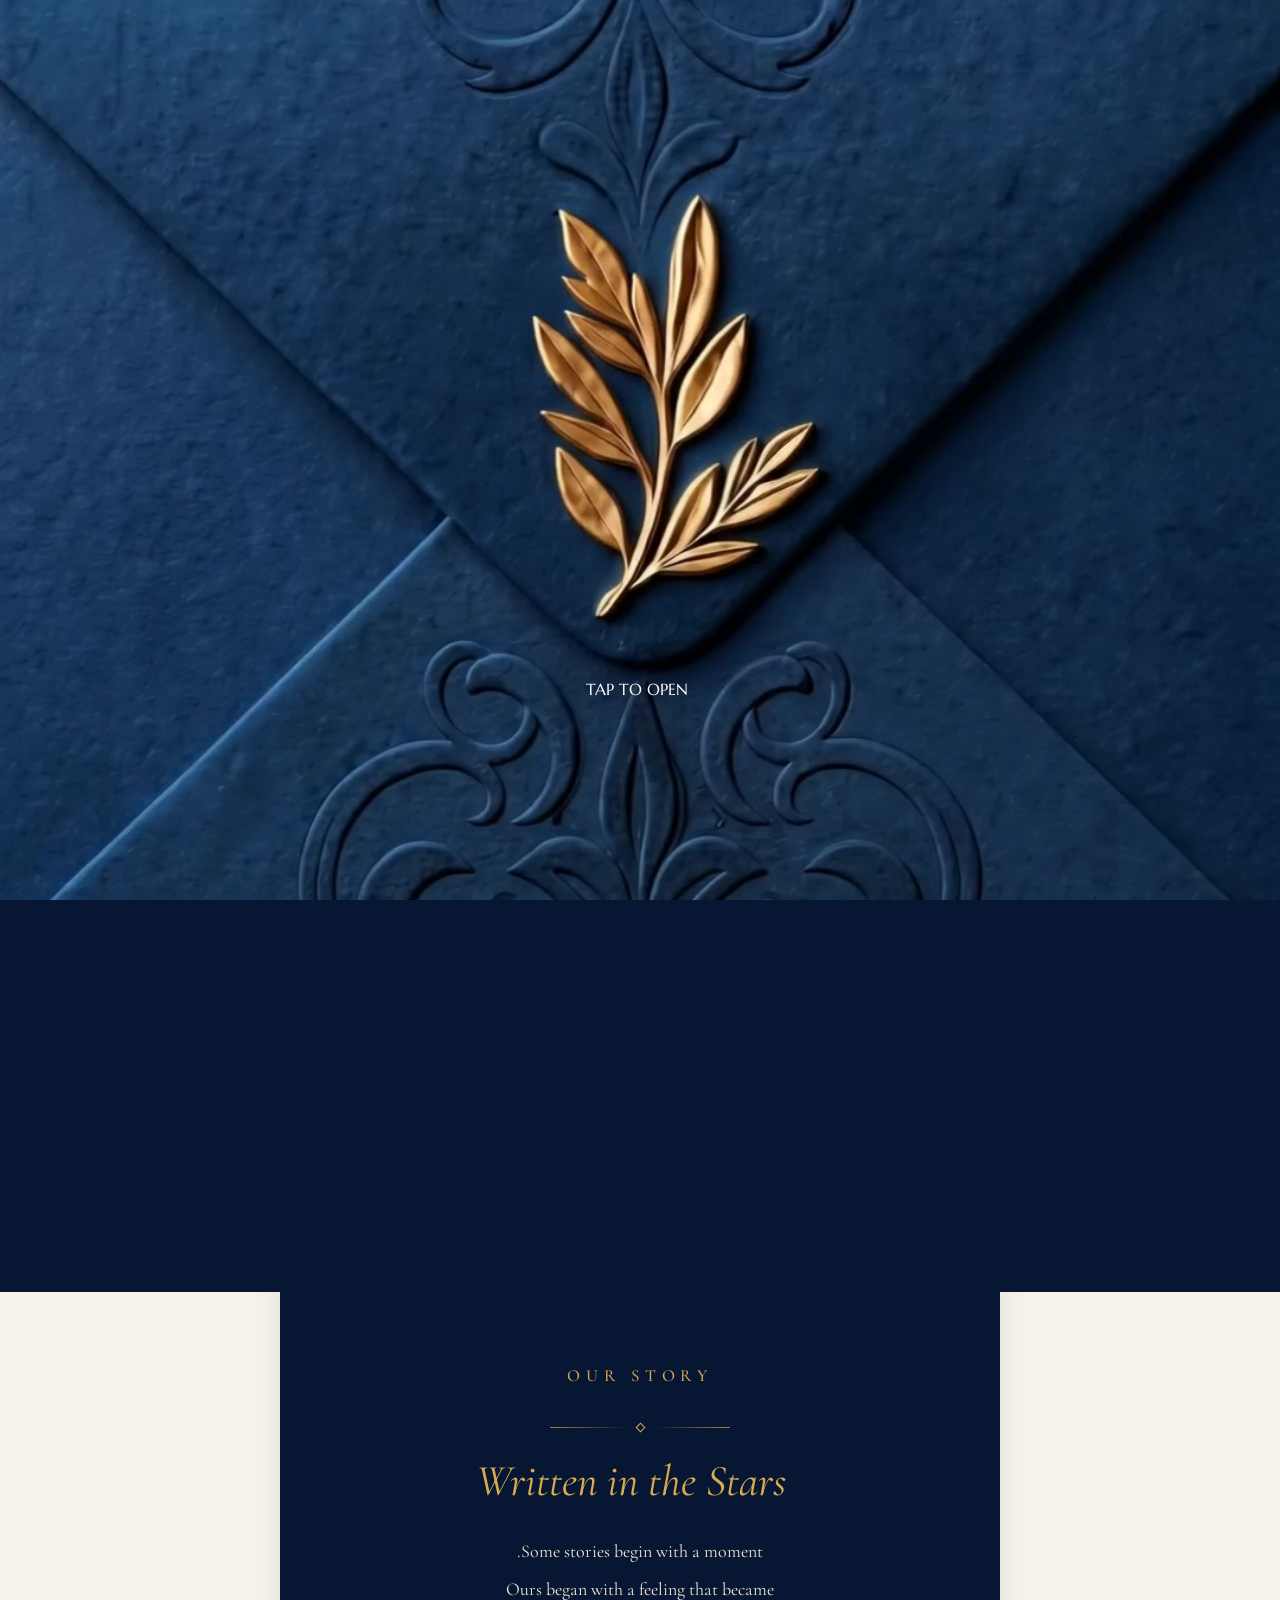
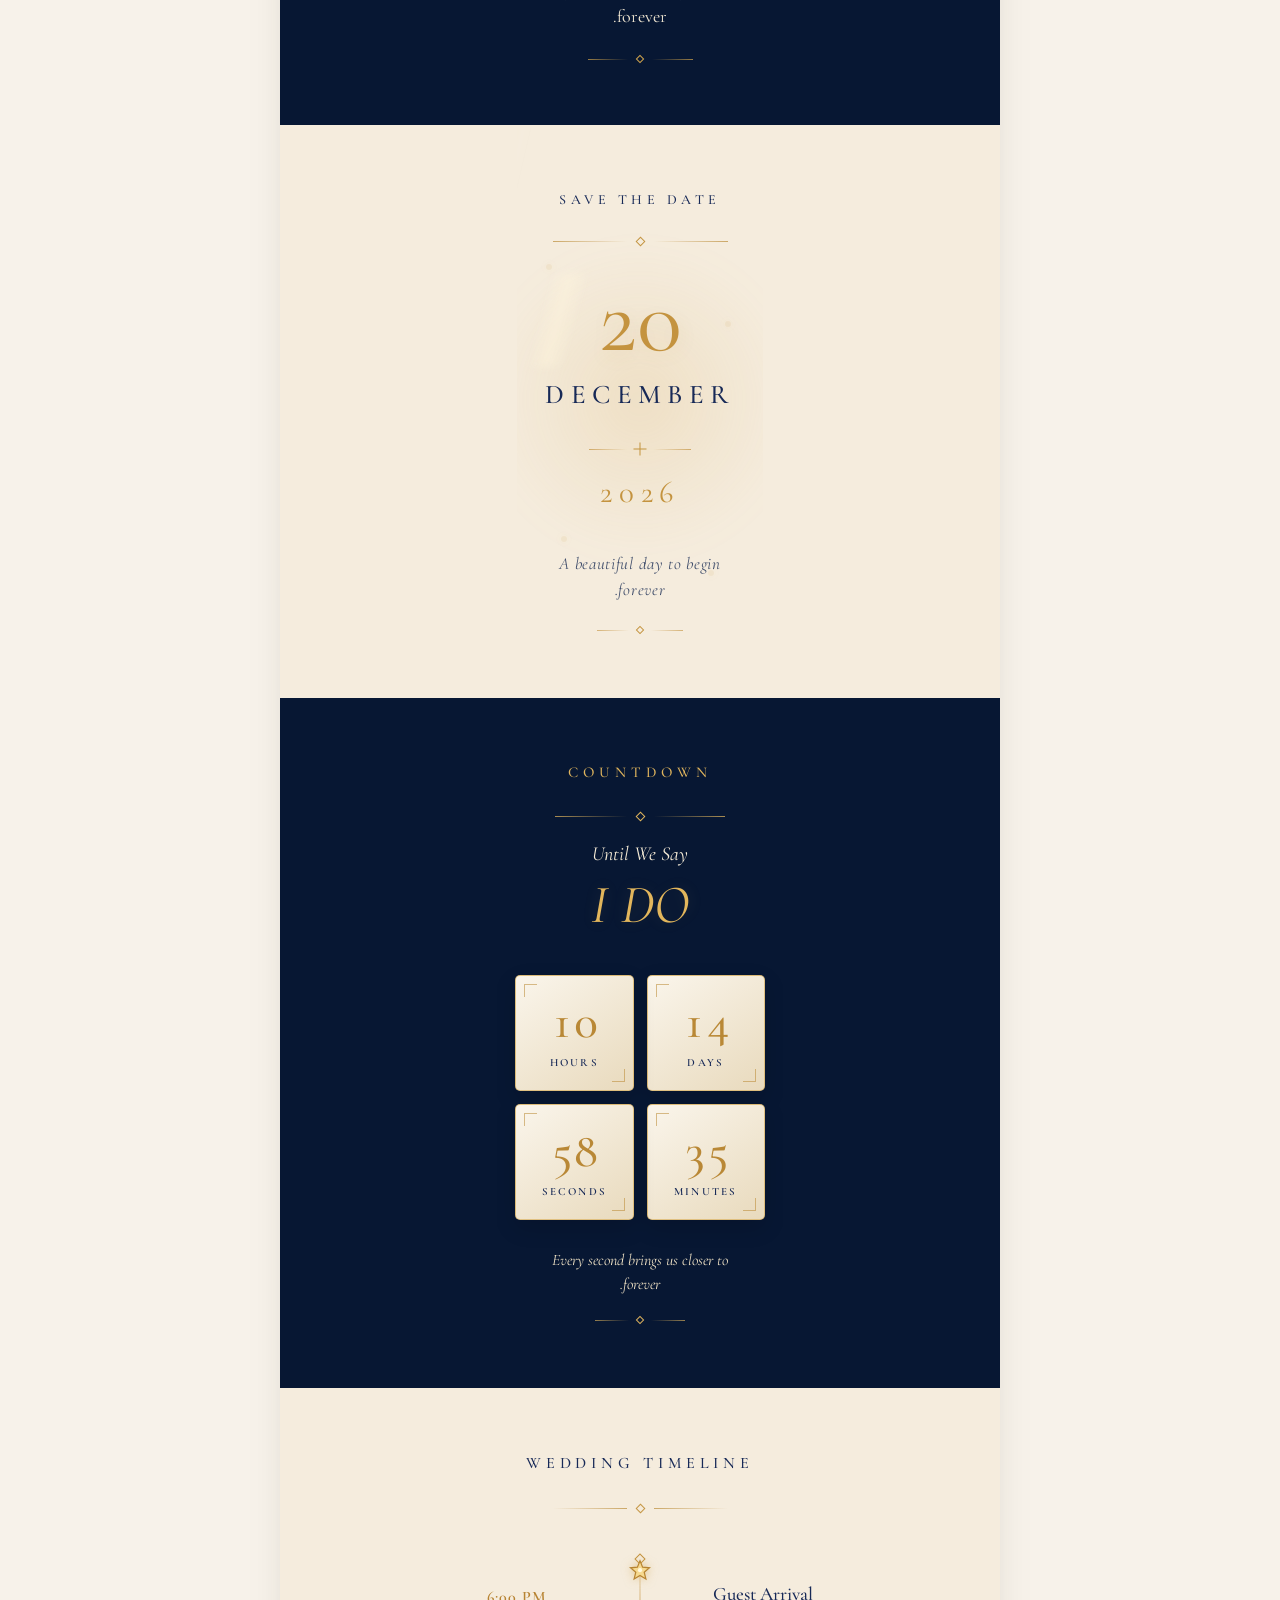
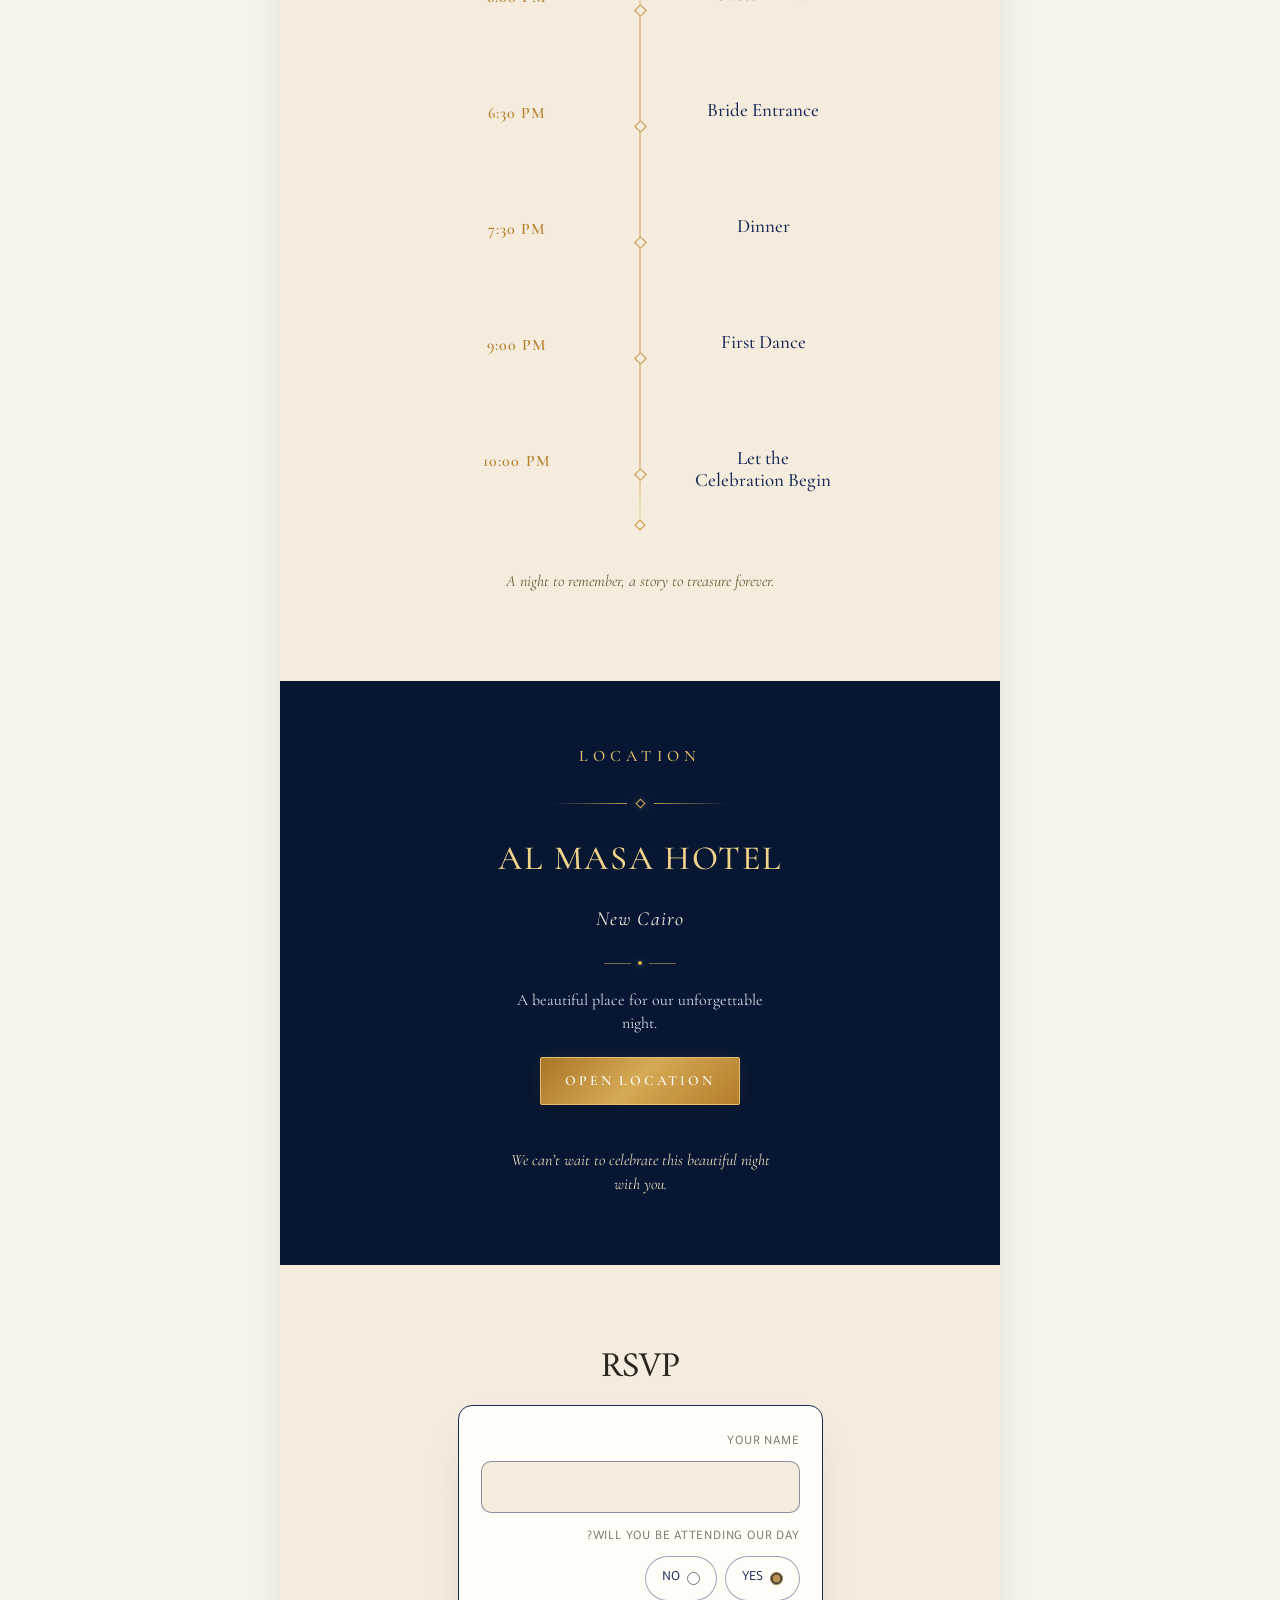
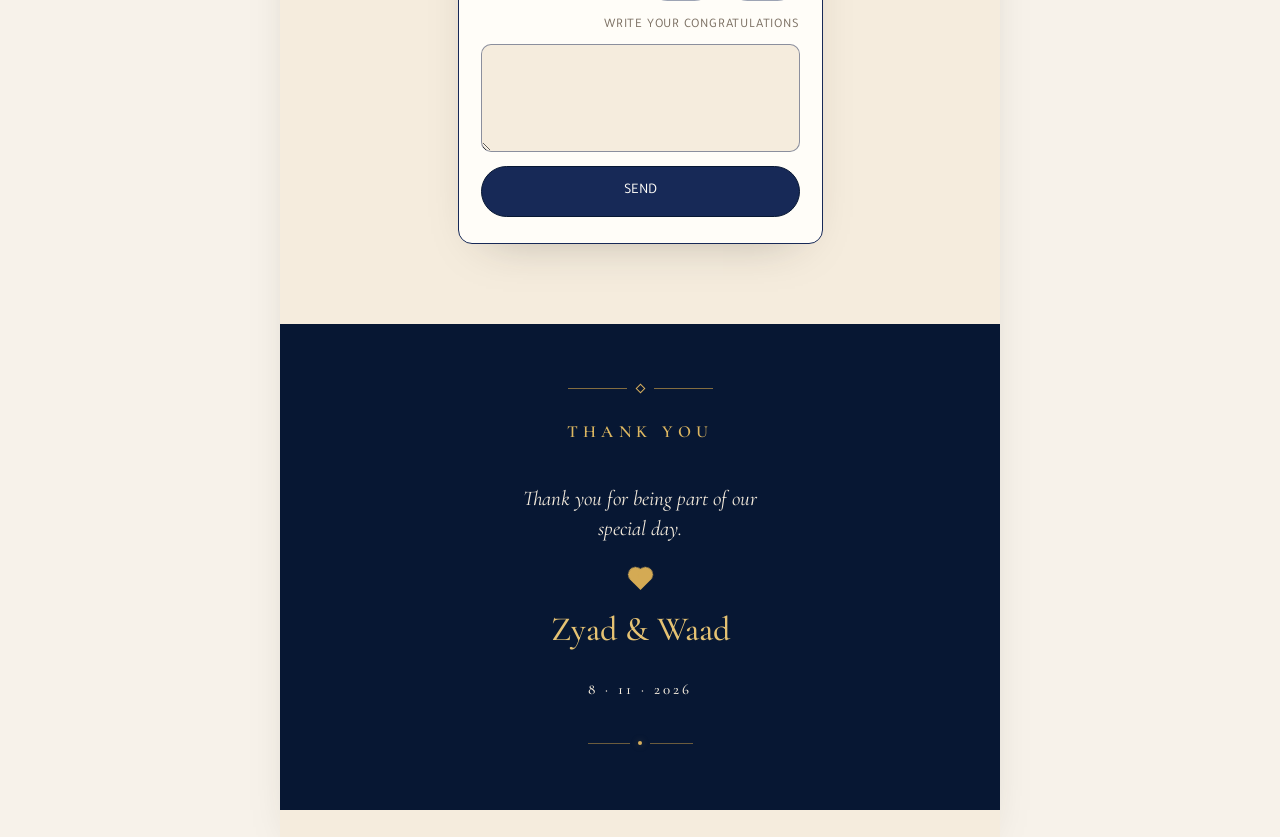
==== commit de5f47af: "Update index.html" ====
--- a/index.html
+++ b/index.html
@@ -87,8 +87,8 @@
 
   <video class="lb-intro-video" data-intro-video data-intro-manual
          data-intro-audio="silent"
-         src="/media/goldleaf-royalblue-open.mp4"
-         poster="/media/goldleaf-royalblue-open-poster.jpg"
+         src="./media/goldleaf-royalblue-open.mp4"
+         poster="./media/goldleaf-royalblue-open-poster.jpg"
          muted
          playsinline preload="auto"></video>
       
@@ -120,7 +120,7 @@
   
   
   <div data-move="video" class="lb-video-wrap lb-video-wrap--auto">
-    <div class="lb-video lb-video--auto" data-video="/media/hero-video.mp4" data-autoplay="1" data-loop="1" data-no-controls="1"></div>
+    <div class="lb-video lb-video--auto" data-video="./media/hero-video.mp4" data-autoplay="1" data-loop="1" data-no-controls="1"></div>
     <div class="lb-video-text" data-section-text data-video-text data-section-text-index="0" style="--video-text-x:-29.29%;--video-text-y:-21.99%;--video-text-color:#c39532;--video-text-font:'Great Vibes', cursive;--section-text-size:clamp(57.2px, 14.474cqw, 110.0px)">Zyad</div>
 <div class="lb-video-text" data-section-text data-video-text data-section-text-index="1" style="--video-text-x:27.69%;--video-text-y:-21.73%;--video-text-color:#c39532;--video-text-font:'Great Vibes', cursive;--section-text-size:clamp(57.2px, 14.474cqw, 110.0px)">Waad</div>
 <div class="lb-video-text" data-section-text data-video-text data-section-text-index="2" style="--video-text-x:-1.59%;--video-text-y:-24.65%;--video-text-color:#c39532;--video-text-font:'DIWANY', sans-serif;--section-text-size:clamp(57.2px, 14.474cqw, 110.0px)">&amp;</div>
